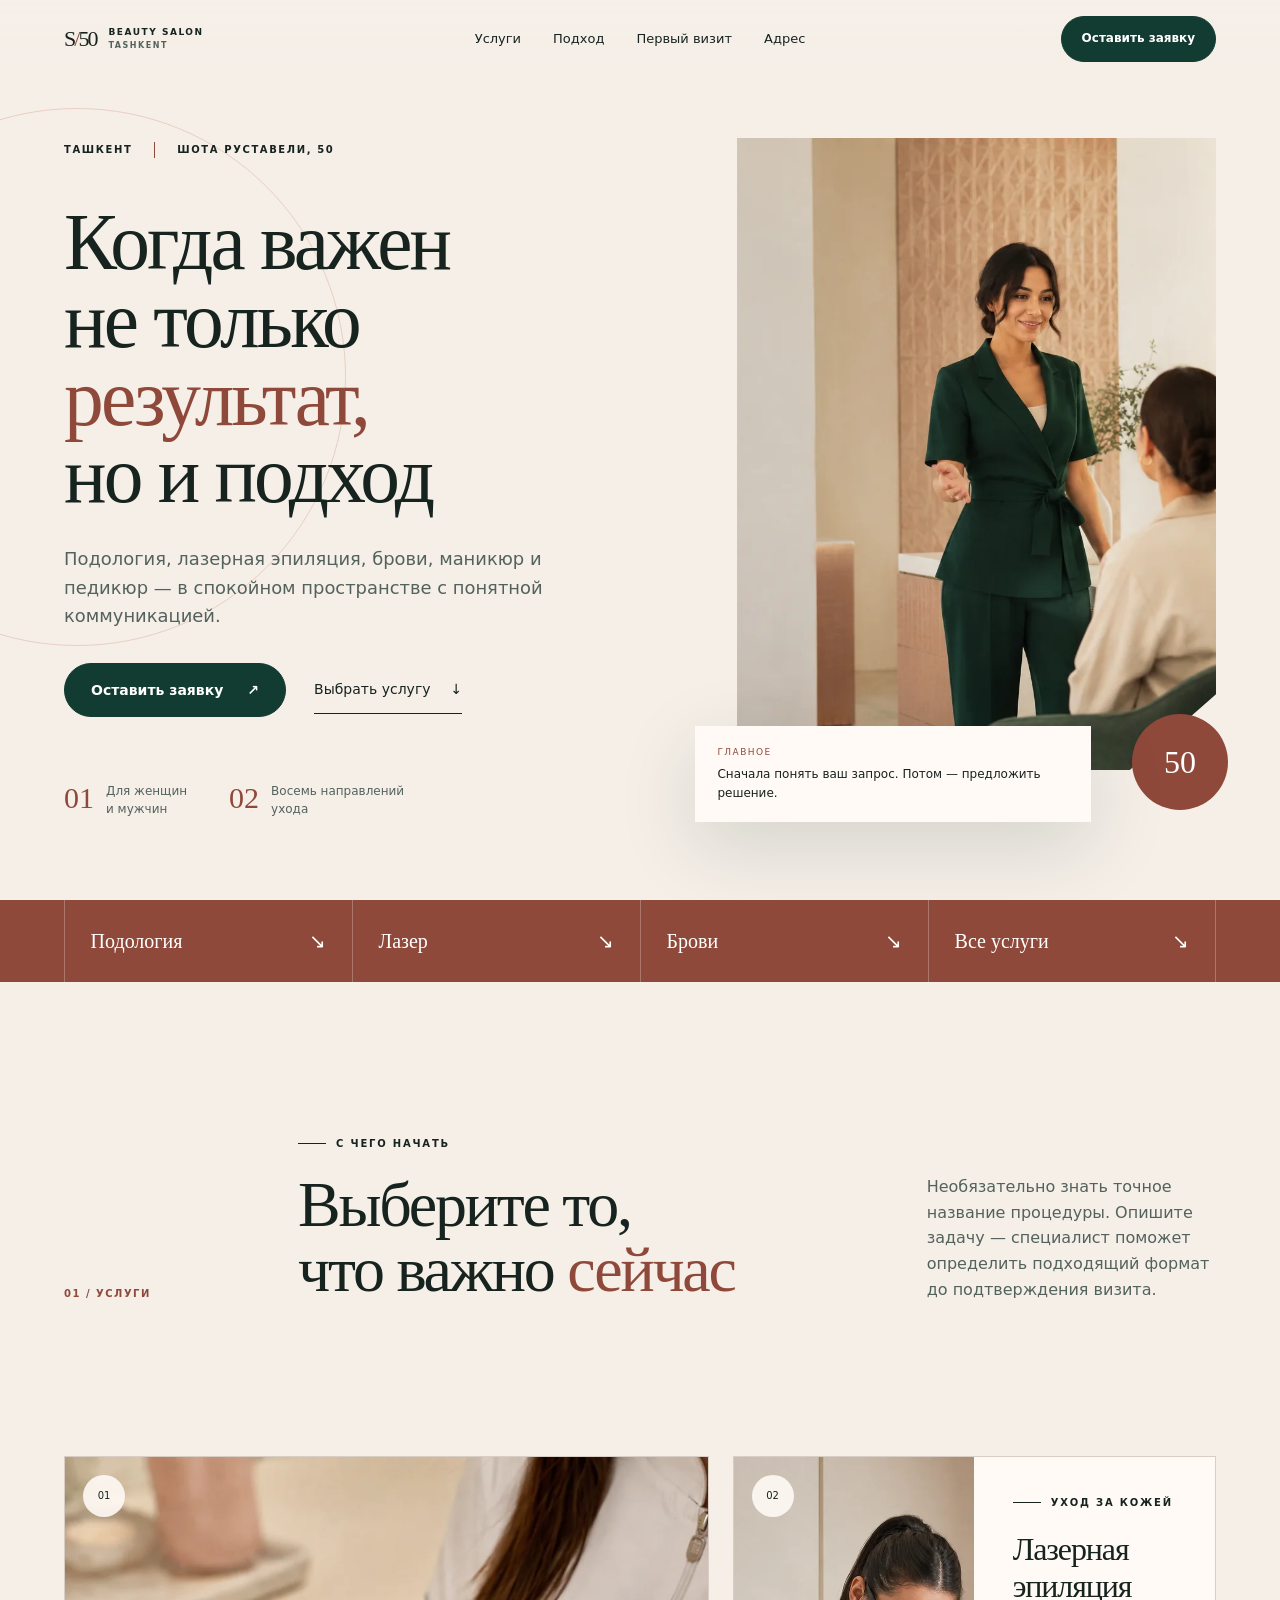
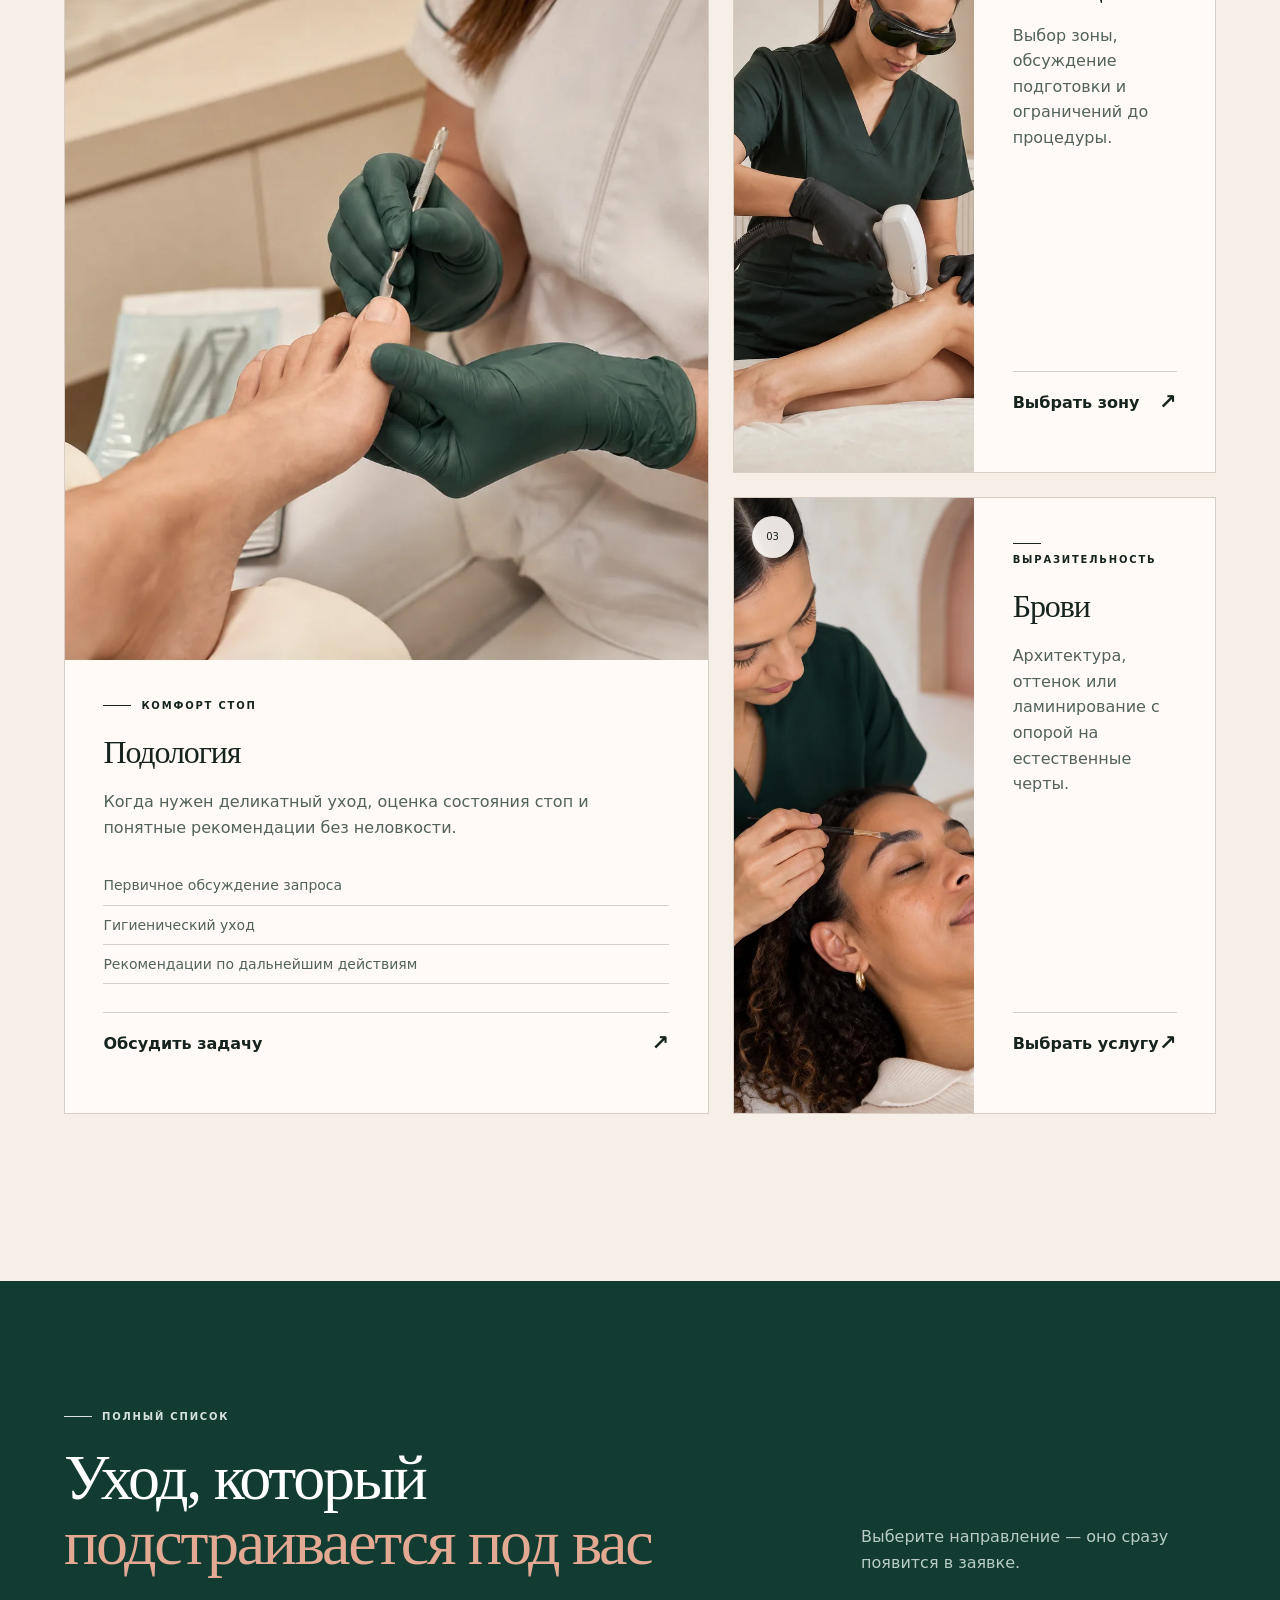
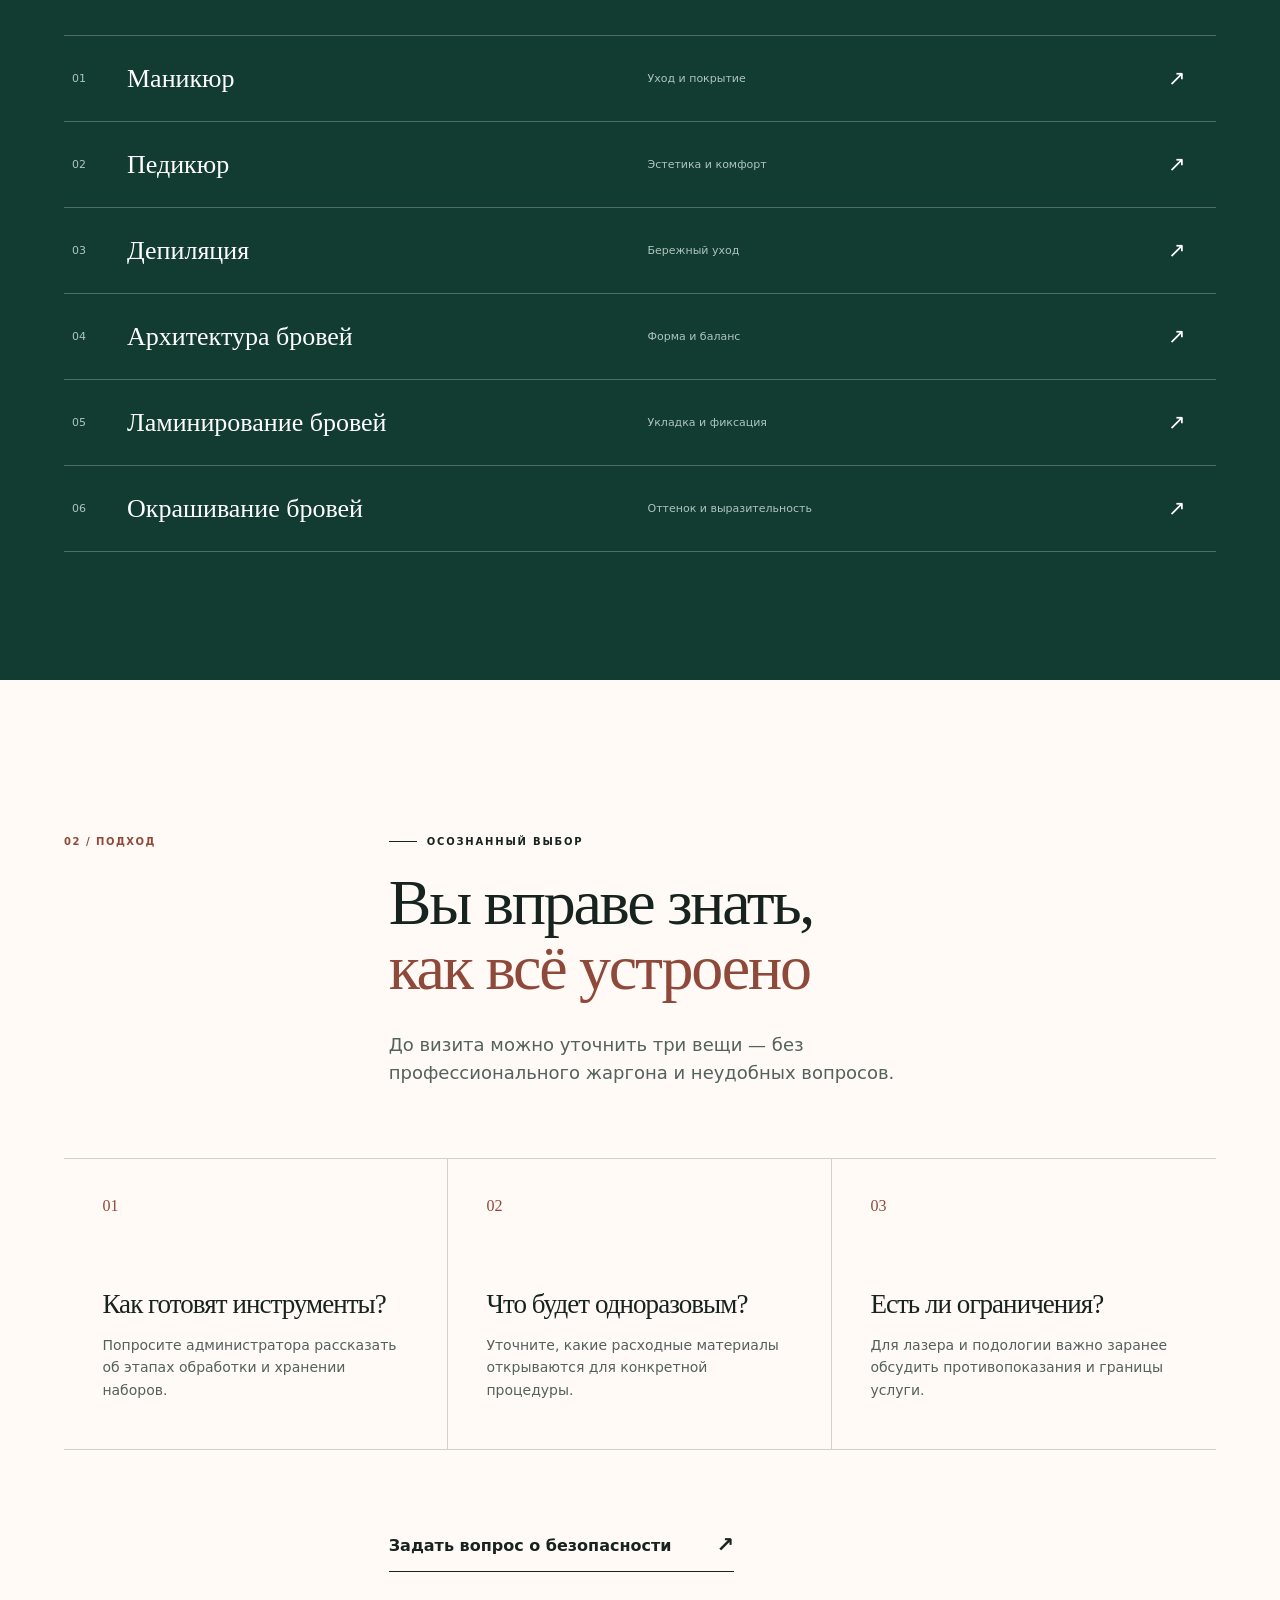
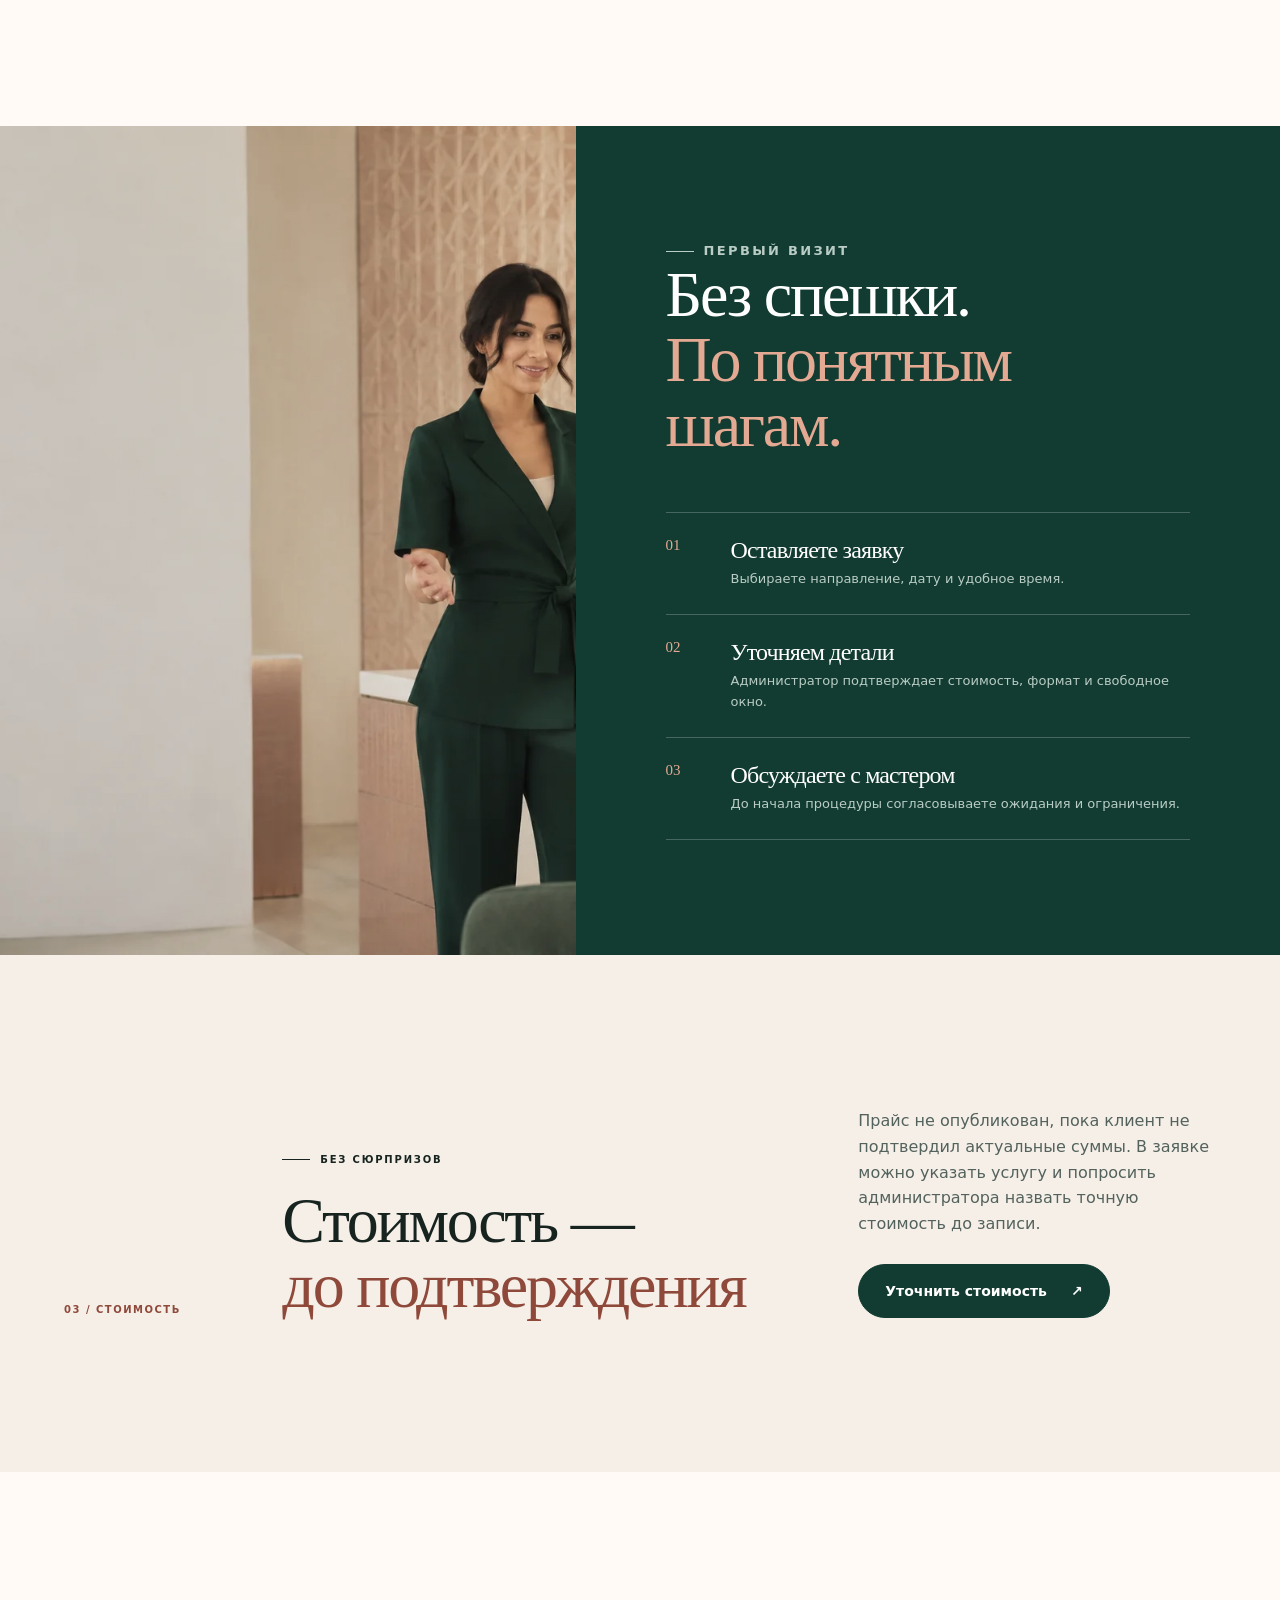
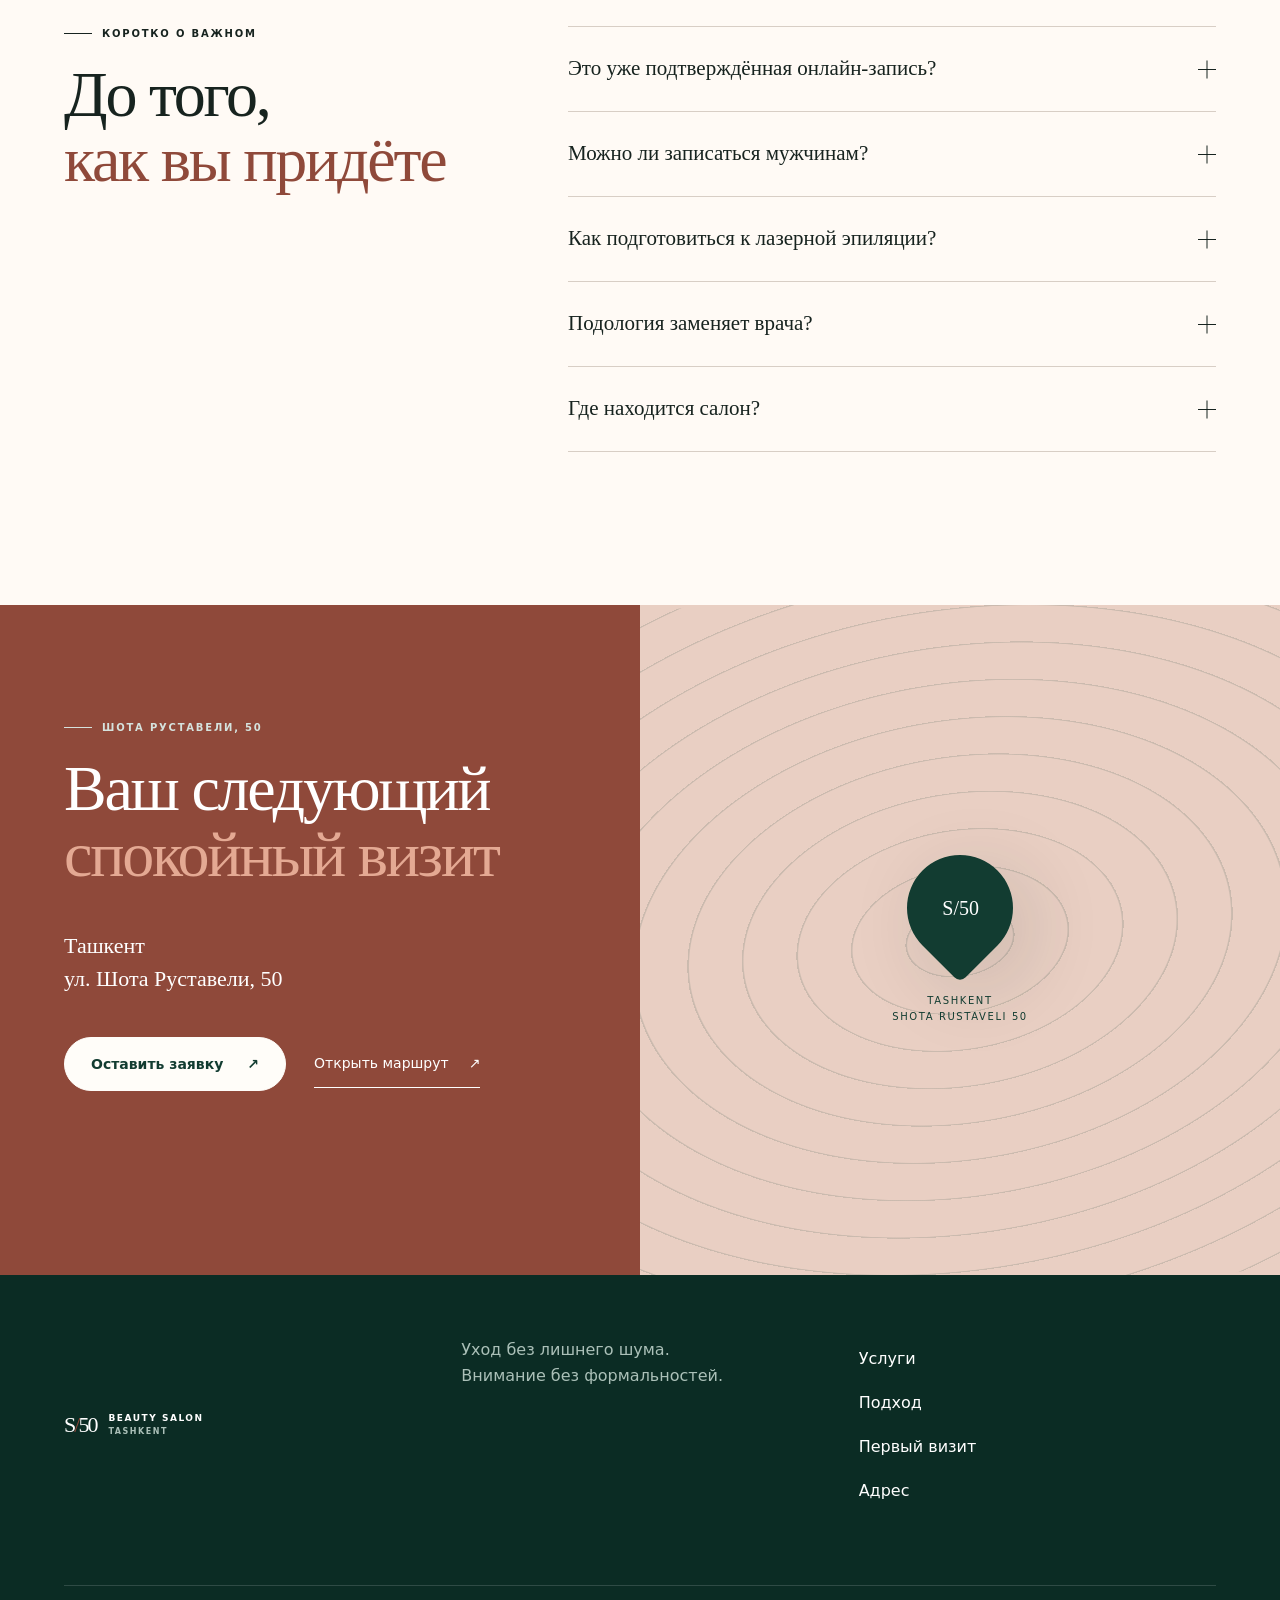
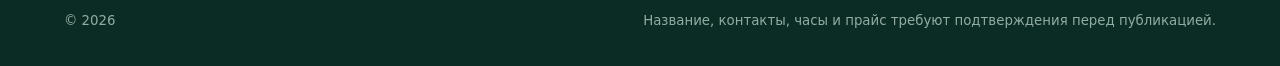
==== index.html @ 2ad14359 "Build premium Tashkent beauty salon landing page" ====
<!doctype html>
<html lang="ru">
<head>
  <meta charset="utf-8">
  <meta name="viewport" content="width=device-width,initial-scale=1,viewport-fit=cover">
  <title>Салон красоты в Ташкенте — подология, лазер и брови</title>
  <meta name="description" content="Подология, лазерная эпиляция, оформление бровей, маникюр и педикюр на ул. Шота Руставели, 50 в Ташкенте.">
  <meta name="theme-color" content="#123c31">
  <meta property="og:title" content="Салон красоты на Шота Руставели, 50">
  <meta property="og:description" content="Профессиональный уход с вниманием к человеку и деталям.">
  <meta property="og:type" content="website">
  <meta property="og:locale" content="ru_RU">
  <link rel="icon" href="assets/mark.svg" type="image/svg+xml">
  <link rel="preload" href="assets/hero.webp" as="image" type="image/webp" fetchpriority="high">
  <link rel="preload" href="assets/manrope-400.ttf" as="font" type="font/ttf" crossorigin>
  <link rel="preload" href="assets/prata-400.ttf" as="font" type="font/ttf" crossorigin>
  <link rel="stylesheet" href="styles.css?v=3">
</head>
<body id="top" data-site-status="prototype">
  <a class="skip-link" data-skip="main" href="#main">К основному содержанию</a>
  <header class="site-header">
    <a class="brand" href="#top" aria-label="Салон красоты, на главную"><span class="brand-mark" aria-hidden="true">S<span>/</span>50</span><span class="brand-copy">beauty salon<small>Tashkent</small></span></a>
    <nav class="desktop-nav" aria-label="Основная навигация"><a href="#services">Услуги</a><a href="#approach">Подход</a><a href="#visit">Первый визит</a><a href="#contacts">Адрес</a></nav>
    <button class="pill-button pill-button--small js-lead" data-service="">Оставить заявку</button>
    <button class="menu-trigger" aria-label="Открыть меню" aria-expanded="false" aria-controls="mobile-menu"><span></span><span></span></button>
  </header>

  <dialog class="nav-dialog" id="mobile-menu" aria-labelledby="mobile-nav-title">
    <div class="nav-dialog__head"><p id="mobile-nav-title">Навигация</p><button class="icon-button nav-close" aria-label="Закрыть меню">×</button></div>
    <nav aria-label="Мобильная навигация"><a href="#services"><span>01</span>Услуги</a><a href="#approach"><span>02</span>Подход</a><a href="#visit"><span>03</span>Первый визит</a><a href="#contacts"><span>04</span>Адрес</a></nav>
    <div class="nav-dialog__bottom"><p>Ташкент<br><strong>ул. Шота Руставели, 50</strong></p><button class="pill-button pill-button--light js-lead">Оставить заявку</button></div>
  </dialog>

  <main id="main">
    <section class="hero" aria-labelledby="hero-title">
      <div class="hero__copy">
        <p class="kicker"><span>Ташкент</span><span>Шота Руставели, 50</span></p>
        <h1 id="hero-title">Когда важен<br>не только <em>результат,</em><br>но и подход</h1>
        <p class="hero__lead">Подология, лазерная эпиляция, брови, маникюр и педикюр — в спокойном пространстве с понятной коммуникацией.</p>
        <div class="hero__actions"><button class="pill-button js-lead">Оставить заявку <span aria-hidden="true">↗</span></button><a class="under-link" href="#services">Выбрать услугу <span aria-hidden="true">↓</span></a></div>
        <div class="hero__meta" aria-label="Ключевая информация"><p><span>01</span>Для женщин<br>и мужчин</p><p><span>02</span>Восемь направлений<br>ухода</p></div>
      </div>
      <div class="hero__visual">
        <div class="hero__frame"><img src="assets/hero.webp" width="1920" height="1280" alt="Специалист беседует с клиенткой в светлом салоне" fetchpriority="high"></div>
        <p class="hero__caption"><span>Главное</span> Сначала понять ваш запрос. Потом — предложить решение.</p>
        <div class="hero__monogram" aria-hidden="true">50</div>
      </div>
    </section>

    <nav class="service-jump" aria-label="Быстрый выбор услуги"><a href="#podology">Подология <span>↘</span></a><a href="#laser">Лазер <span>↘</span></a><a href="#brows">Брови <span>↘</span></a><a href="#all-services">Все услуги <span>↘</span></a></nav>

    <section class="section intro" id="services" aria-labelledby="services-title">
      <div class="section-index">01 / услуги</div>
      <div class="intro__title"><p class="eyebrow">С чего начать</p><h2 id="services-title">Выберите то,<br>что важно <em>сейчас</em></h2></div>
      <p class="intro__text">Необязательно знать точное название процедуры. Опишите задачу — специалист поможет определить подходящий формат до подтверждения визита.</p>
    </section>

    <section class="priority-services" aria-label="Приоритетные услуги">
      <article class="feature-service feature-service--wide" id="podology">
        <div class="feature-service__image"><img src="assets/podology.webp" width="960" height="1200" loading="lazy" decoding="async" alt="Аккуратная профессиональная обработка стопы"><span>01</span></div>
        <div class="feature-service__body"><p class="eyebrow">Комфорт стоп</p><h3>Подология</h3><p>Когда нужен деликатный уход, оценка состояния стоп и понятные рекомендации без неловкости.</p><ul><li>Первичное обсуждение запроса</li><li>Гигиенический уход</li><li>Рекомендации по дальнейшим действиям</li></ul><button class="arrow-button js-lead" data-service="Подология">Обсудить задачу <span>↗</span></button></div>
      </article>
      <article class="feature-service" id="laser">
        <div class="feature-service__image"><img src="assets/laser.webp" width="960" height="1200" loading="lazy" decoding="async" alt="Процедура лазерной эпиляции ноги"><span>02</span></div>
        <div class="feature-service__body"><p class="eyebrow">Уход за кожей</p><h3>Лазерная эпиляция</h3><p>Выбор зоны, обсуждение подготовки и ограничений до процедуры.</p><button class="arrow-button js-lead" data-service="Лазерная эпиляция">Выбрать зону <span>↗</span></button></div>
      </article>
      <article class="feature-service" id="brows">
        <div class="feature-service__image"><img src="assets/brows.webp" width="960" height="1200" loading="lazy" decoding="async" alt="Бровист аккуратно оформляет брови клиентки"><span>03</span></div>
        <div class="feature-service__body"><p class="eyebrow">Выразительность</p><h3>Брови</h3><p>Архитектура, оттенок или ламинирование с опорой на естественные черты.</p><button class="arrow-button js-lead" data-service="Брови">Выбрать услугу <span>↗</span></button></div>
      </article>
    </section>

    <section class="all-services" id="all-services" aria-labelledby="all-services-title">
      <div class="all-services__head"><div><p class="eyebrow eyebrow--light">Полный список</p><h2 id="all-services-title">Уход, который<br><em>подстраивается под вас</em></h2></div><p>Выберите направление — оно сразу появится в заявке.</p></div>
      <div class="service-list" id="service-list">
        <button class="service-row js-lead" data-service="Маникюр"><span>01</span><strong>Маникюр</strong><small>Уход и покрытие</small><b>↗</b></button>
        <button class="service-row js-lead" data-service="Педикюр"><span>02</span><strong>Педикюр</strong><small>Эстетика и комфорт</small><b>↗</b></button>
        <button class="service-row js-lead" data-service="Депиляция"><span>03</span><strong>Депиляция</strong><small>Бережный уход</small><b>↗</b></button>
        <button class="service-row js-lead" data-service="Архитектура бровей"><span>04</span><strong>Архитектура бровей</strong><small>Форма и баланс</small><b>↗</b></button>
        <button class="service-row js-lead" data-service="Ламинирование бровей"><span>05</span><strong>Ламинирование бровей</strong><small>Укладка и фиксация</small><b>↗</b></button>
        <button class="service-row js-lead" data-service="Окрашивание бровей"><span>06</span><strong>Окрашивание бровей</strong><small>Оттенок и выразительность</small><b>↗</b></button>
      </div>
    </section>

    <section class="section approach" id="approach" aria-labelledby="approach-title">
      <div class="section-index">02 / подход</div>
      <div class="approach__statement"><p class="eyebrow">Осознанный выбор</p><h2 id="approach-title">Вы вправе знать,<br><em>как всё устроено</em></h2><p class="approach__lead">До визита можно уточнить три вещи — без профессионального жаргона и неудобных вопросов.</p></div>
      <div class="question-cards"><article><span>01</span><h3>Как готовят инструменты?</h3><p>Попросите администратора рассказать об этапах обработки и хранении наборов.</p></article><article><span>02</span><h3>Что будет одноразовым?</h3><p>Уточните, какие расходные материалы открываются для конкретной процедуры.</p></article><article><span>03</span><h3>Есть ли ограничения?</h3><p>Для лазера и подологии важно заранее обсудить противопоказания и границы услуги.</p></article></div>
      <button class="text-cta js-lead" data-service="Вопрос о безопасности">Задать вопрос о безопасности <span>↗</span></button>
    </section>

    <section class="visit" id="visit" aria-labelledby="visit-title">
      <div class="visit__image"><img src="assets/hero.webp" width="1920" height="1280" loading="lazy" decoding="async" alt="Светлый интерьер салона и спокойная беседа перед процедурой"></div>
      <div class="visit__content"><p class="eyebrow eyebrow--light">Первый визит</p><h2 id="visit-title">Без спешки.<br><em>По понятным шагам.</em></h2><ol><li><span>01</span><div><h3>Оставляете заявку</h3><p>Выбираете направление, дату и удобное время.</p></div></li><li><span>02</span><div><h3>Уточняем детали</h3><p>Администратор подтверждает стоимость, формат и свободное окно.</p></div></li><li><span>03</span><div><h3>Обсуждаете с мастером</h3><p>До начала процедуры согласовываете ожидания и ограничения.</p></div></li></ol></div>
    </section>

    <section class="section price-note" aria-labelledby="price-title">
      <div class="section-index">03 / стоимость</div>
      <div><p class="eyebrow">Без сюрпризов</p><h2 id="price-title">Стоимость —<br><em>до подтверждения</em></h2></div>
      <div class="price-note__copy"><p>Прайс не опубликован, пока клиент не подтвердил актуальные суммы. В заявке можно указать услугу и попросить администратора назвать точную стоимость до записи.</p><button class="pill-button js-lead" data-service="Уточнить стоимость">Уточнить стоимость <span>↗</span></button></div>
    </section>

    <section class="section faq" aria-labelledby="faq-title">
      <div class="faq__title"><p class="eyebrow">Коротко о важном</p><h2 id="faq-title">До того,<br><em>как вы придёте</em></h2></div>
      <div class="accordion">
        <details><summary>Это уже подтверждённая онлайн-запись?<span></span></summary><p>Пока нет. Форма готовит предварительную заявку. Время становится подтверждённым только после ответа администратора.</p></details>
        <details><summary>Можно ли записаться мужчинам?<span></span></summary><p>Да, направления салона представлены для женщин и мужчин. Состав процедуры уточняется индивидуально.</p></details>
        <details><summary>Как подготовиться к лазерной эпиляции?<span></span></summary><p>Рекомендации зависят от аппарата и зоны. Запросите подтверждённую памятку у администратора до визита.</p></details>
        <details><summary>Подология заменяет врача?<span></span></summary><p>Нет. Салонный уход не является медицинской диагностикой или лечением. При соответствующих признаках нужен профильный врач.</p></details>
        <details><summary>Где находится салон?<span></span></summary><p>Ташкент, ул. Шота Руставели, 50. Точную точку входа, парковку и часы работы нужно подтвердить у клиента перед публикацией.</p></details>
      </div>
    </section>

    <section class="contact" id="contacts" aria-labelledby="contact-title">
      <div class="contact__copy"><p class="eyebrow eyebrow--light">Шота Руставели, 50</p><h2 id="contact-title">Ваш следующий<br><em>спокойный визит</em></h2><p class="contact__address">Ташкент<br>ул. Шота Руставели, 50</p><div class="contact__actions"><button class="pill-button pill-button--light js-lead">Оставить заявку <span>↗</span></button><a class="under-link under-link--light" href="https://www.google.com/maps/search/?api=1&query=%D0%A2%D0%B0%D1%88%D0%BA%D0%B5%D0%BD%D1%82%2C%20%D1%83%D0%BB.%20%D0%A8%D0%BE%D1%82%D0%B0%20%D0%A0%D1%83%D1%81%D1%82%D0%B0%D0%B2%D0%B5%D0%BB%D0%B8%2C%2050" target="_blank" rel="noopener">Открыть маршрут <span>↗</span></a></div></div>
      <div class="contact__art" aria-hidden="true"><div class="topography"></div><div class="map-pin"><span>S/50</span></div><p>TASHKENT<br>SHOTA RUSTAVELI 50</p></div>
    </section>
  </main>

  <footer class="footer">
    <a class="brand brand--footer" href="#top"><span class="brand-mark">S<span>/</span>50</span><span class="brand-copy">beauty salon<small>Tashkent</small></span></a>
    <p>Уход без лишнего шума.<br>Внимание без формальностей.</p>
    <nav aria-label="Навигация в подвале"><a href="#services">Услуги</a><a href="#approach">Подход</a><a href="#visit">Первый визит</a><a href="#contacts">Адрес</a></nav>
    <div class="footer__bottom"><small>© 2026</small><small>Название, контакты, часы и прайс требуют подтверждения перед публикацией.</small></div>
  </footer>

  <div class="mobile-action"><button class="pill-button js-lead">Оставить заявку <span>↗</span></button></div>

  <dialog class="lead-dialog" id="lead-dialog" aria-labelledby="lead-title">
    <form class="lead-form" id="lead-form" novalidate>
      <div class="lead-form__head"><div><p class="eyebrow">Предварительная заявка</p><p class="step-label" id="step-label">Шаг 1 из 3</p></div><button type="button" class="icon-button lead-close" aria-label="Закрыть форму">×</button></div>
      <div class="progress" aria-hidden="true"><span class="active"></span><span></span><span></span></div>
      <h2 id="lead-title">Что вас интересует?</h2>
      <div class="form-step active" data-step="1">
        <label for="service">Услуга <span aria-hidden="true">*</span></label>
        <select id="service" name="service" required aria-describedby="service-error"><option value="">Выберите направление</option><option>Подология</option><option>Лазерная эпиляция</option><option>Брови</option><option>Маникюр</option><option>Педикюр</option><option>Депиляция</option><option>Архитектура бровей</option><option>Ламинирование бровей</option><option>Окрашивание бровей</option><option>Вопрос о безопасности</option><option>Уточнить стоимость</option></select>
        <p class="field-error" id="service-error" role="alert" aria-live="assertive"></p><button type="button" class="pill-button next-step">Продолжить <span>→</span></button>
      </div>
      <div class="form-step" data-step="2" hidden>
        <label for="visit-date">Предпочтительная дата <span aria-hidden="true">*</span></label><input id="visit-date" name="date" type="date" required aria-describedby="date-hint date-error"><p class="field-hint" id="date-hint">Это пожелание, а не подтверждённое время.</p><p class="field-error" id="date-error" role="alert" aria-live="assertive"></p>
        <fieldset><legend>Удобное время <span aria-hidden="true">*</span></legend><div class="choice-grid"><label><input type="radio" name="time" value="Утро, 09:00–12:00" required><span>Утро<small>09–12</small></span></label><label><input type="radio" name="time" value="День, 12:00–17:00"><span>День<small>12–17</small></span></label><label><input type="radio" name="time" value="Вечер, 17:00–21:00"><span>Вечер<small>17–21</small></span></label></div><p class="field-error" id="time-error" role="alert" aria-live="assertive"></p></fieldset>
        <div class="form-actions"><button type="button" class="back-step text-button">Назад</button><button type="button" class="pill-button next-step">Продолжить <span>→</span></button></div>
      </div>
      <div class="form-step" data-step="3" hidden>
        <label for="name">Ваше имя <span aria-hidden="true">*</span></label><input id="name" name="name" autocomplete="name" required aria-describedby="name-error" placeholder="Как к вам обращаться"><p class="field-error" id="name-error" role="alert" aria-live="assertive"></p>
        <label for="phone">Номер телефона <span aria-hidden="true">*</span></label><input id="phone" name="phone" type="tel" inputmode="tel" autocomplete="tel" required aria-describedby="phone-hint phone-error" placeholder="+998 90 000 00 00"><p class="field-hint" id="phone-hint">Нужен только для связи по этой заявке.</p><p class="field-error" id="phone-error" role="alert" aria-live="assertive"></p>
        <label class="consent"><input type="checkbox" id="consent" required aria-describedby="consent-error"><span>Согласен(на) на обработку данных для связи по заявке. <b>*</b></span></label><p class="field-error" id="consent-error" role="alert" aria-live="assertive"></p>
        <div class="form-actions"><button type="button" class="back-step text-button">Назад</button><button type="submit" class="pill-button">Подготовить заявку <span>✓</span></button></div>
      </div>
      <div class="form-success" aria-live="polite" hidden>
        <div class="success-mark" aria-hidden="true">✓</div><p class="eyebrow">Готово</p><h2 id="success-title" tabindex="-1">Заявка подготовлена</h2><p>Она ещё не отправлена: контакт салона не подключён. Скопируйте текст или откройте системное меню «Поделиться».</p><textarea id="lead-summary" readonly aria-label="Текст предварительной заявки"></textarea>
        <div class="success-actions"><button type="button" class="pill-button" id="share-lead">Поделиться <span>↗</span></button><button type="button" class="text-button" id="copy-lead">Скопировать текст</button></div><button type="button" class="close-success under-link">Закрыть форму</button>
      </div>
    </form>
  </dialog>
  <div class="toast" role="status" aria-live="polite" hidden></div>
  <script src="app.js?v=3" defer></script>
</body>
</html>
---- styles.css ----
@font-face{font-family:Manrope;src:url('assets/manrope-400.ttf') format('truetype');font-weight:400;font-display:swap}
@font-face{font-family:Manrope;src:url('assets/manrope-500.ttf') format('truetype');font-weight:500;font-display:swap}
@font-face{font-family:Manrope;src:url('assets/manrope-600.ttf') format('truetype');font-weight:600;font-display:swap}
@font-face{font-family:Prata;src:url('assets/prata-400.ttf') format('truetype');font-weight:400;font-display:swap}

:root{
  --paper:#f5efe8;
  --paper-2:#fffaf5;
  --ink:#17231f;
  --muted:#53625c;
  --forest:#123c31;
  --forest-2:#0b2c24;
  --clay:#8f493a;
  --clay-soft:#e9cfc3;
  --line:#d8cec5;
  --white:#fffdf9;
  --error:#9b2f32;
  --serif:Prata,Georgia,serif;
  --sans:Manrope,system-ui,sans-serif;
  --page:clamp(20px,5vw,76px);
  --shadow:0 24px 80px rgba(24,46,38,.14);
}

*,*::before,*::after{box-sizing:border-box}
html{scroll-behavior:smooth;scroll-padding-top:88px}
body{margin:0;background:var(--paper);color:var(--ink);font:400 16px/1.6 var(--sans);overflow-x:hidden}
body:has(dialog[open]){overflow:hidden}
img{display:block;width:100%;height:auto}
button,input,select,textarea{font:inherit}
button,a{-webkit-tap-highlight-color:transparent}
button{color:inherit}
a{color:inherit;text-decoration:none}
h1,h2,h3,p{margin-top:0}
h1,h2,h3{font-family:var(--serif);font-weight:400;letter-spacing:-.035em}
h1{font-size:clamp(48px,6.2vw,94px);line-height:.98;margin-bottom:30px}
h2{font-size:clamp(40px,5vw,72px);line-height:1.02;margin:0}
h3{font-size:clamp(27px,2.5vw,40px);line-height:1.15}
em{color:var(--clay);font-style:normal}
:focus-visible{outline:3px solid #a93f52;outline-offset:4px}

.skip-link{position:fixed;z-index:200;left:20px;top:10px;background:var(--forest);color:white;border-radius:999px;padding:12px 18px;transform:translateY(-160%)}
.skip-link:focus{transform:none}
.site-header{position:fixed;z-index:50;inset:0 0 auto;display:grid;grid-template-columns:1fr auto 1fr;align-items:center;height:78px;padding:0 var(--page);transition:height .2s,background .2s,border-color .2s;background:linear-gradient(to bottom,rgba(245,239,232,.96),rgba(245,239,232,.68),transparent)}
.site-header.is-scrolled{height:68px;background:rgba(255,250,245,.92);backdrop-filter:blur(18px);border-bottom:1px solid rgba(18,60,49,.12)}
.brand{display:flex;align-items:center;gap:12px;width:max-content;min-height:48px}
.brand-mark{font:400 22px/1 var(--serif);letter-spacing:-2px}
.brand-mark span{color:var(--clay)}
.brand-copy{font-size:9px;text-transform:uppercase;line-height:1.2;letter-spacing:.17em;font-weight:600}
.brand-copy small{display:block;margin-top:3px;font-size:8px;color:var(--muted)}
.desktop-nav{display:flex;gap:clamp(18px,2.5vw,38px);font-size:13px}
.desktop-nav a{min-height:48px;display:flex;align-items:center;position:relative}
.desktop-nav a::after{content:'';position:absolute;bottom:8px;left:0;right:100%;height:1px;background:var(--clay);transition:right .2s}
.desktop-nav a:hover::after{right:0}
.site-header>.pill-button{justify-self:end}
.menu-trigger{display:none;width:48px;height:48px;padding:13px;border:0;background:none;cursor:pointer}
.menu-trigger span{display:block;height:1px;background:var(--ink);margin:7px 0}

.pill-button{min-height:54px;padding:0 26px;border:1px solid var(--forest);border-radius:999px;background:var(--forest);color:white;display:inline-flex;align-items:center;justify-content:center;gap:24px;font-weight:600;font-size:14px;cursor:pointer;transition:transform .18s,background .18s,box-shadow .18s}
.pill-button:hover{transform:translateY(-2px);background:var(--forest-2);box-shadow:0 14px 34px rgba(18,60,49,.2)}
.pill-button:active{transform:none}
.pill-button--small{min-height:46px;padding:0 20px;font-size:12px}
.pill-button--light{background:var(--white);color:var(--forest);border-color:var(--white)}
.pill-button--light:hover{background:var(--clay-soft);border-color:var(--clay-soft)}
.under-link{min-height:48px;display:inline-flex;align-items:center;gap:20px;border-bottom:1px solid currentColor;font-weight:500;font-size:14px}
.under-link--light{color:white}
.arrow-button{width:100%;min-height:50px;padding:14px 0;border:0;border-top:1px solid var(--line);background:transparent;display:flex;align-items:center;justify-content:space-between;text-align:left;font-weight:600;cursor:pointer}
.arrow-button span,.text-cta span{font-size:21px;transition:transform .2s}
.arrow-button:hover span,.text-cta:hover span{transform:translate(3px,-3px)}
.text-button{min-height:48px;padding:0 12px;border:0;background:transparent;text-decoration:underline;text-underline-offset:5px;font-weight:600;cursor:pointer}
.icon-button{width:48px;height:48px;border:1px solid var(--line);border-radius:50%;background:transparent;font-size:28px;line-height:1;cursor:pointer}
.eyebrow{margin:0 0 20px;text-transform:uppercase;letter-spacing:.18em;font-weight:600;font-size:10px}
.eyebrow::before{content:'';display:inline-block;width:28px;height:1px;margin:0 10px 3px 0;background:currentColor}
.eyebrow--light{color:#d5e2dd}
.section{padding:clamp(95px,12vw,170px) var(--page)}
.section-index{text-transform:uppercase;letter-spacing:.15em;color:var(--clay);font-size:10px;font-weight:600}

.hero{min-height:100svh;padding:118px var(--page) 58px;display:grid;grid-template-columns:1.02fr .98fr;gap:clamp(42px,7vw,110px);align-items:center;overflow:hidden;position:relative}
.hero::before{content:'';position:absolute;left:-15vw;top:12vh;width:42vw;height:42vw;border-radius:50%;border:1px solid var(--clay-soft);pointer-events:none}
.hero__copy{position:relative;z-index:2}
.kicker{display:flex;gap:22px;margin-bottom:46px;text-transform:uppercase;letter-spacing:.16em;font-size:10px;font-weight:600}
.kicker span+span{padding-left:22px;border-left:1px solid var(--clay)}
.hero__lead{max-width:600px;color:var(--muted);font-size:clamp(16px,1.4vw,20px);margin-bottom:32px}
.hero__actions{display:flex;gap:28px;align-items:center;flex-wrap:wrap}
.hero__meta{display:flex;gap:42px;margin-top:66px}
.hero__meta p{display:flex;gap:12px;align-items:flex-start;margin:0;color:var(--muted);font-size:12px;line-height:1.45}
.hero__meta span{font:400 30px/1 var(--serif);color:var(--clay)}
.hero__visual{min-height:640px;height:min(76vh,780px);position:relative}
.hero__frame{height:calc(100% - 52px);margin-left:8%;clip-path:polygon(0 0,100% 0,100% 88%,82% 100%,0 100%);box-shadow:var(--shadow)}
.hero__frame img{height:100%;object-fit:cover;object-position:62% center}
.hero__caption{position:absolute;z-index:2;left:0;bottom:0;width:min(420px,76%);margin:0;padding:19px 22px;background:var(--paper-2);font-size:12px;box-shadow:var(--shadow)}
.hero__caption span{display:block;color:var(--clay);text-transform:uppercase;letter-spacing:.16em;font-size:9px;margin-bottom:5px}
.hero__monogram{position:absolute;right:-12px;bottom:12px;width:96px;height:96px;border-radius:50%;background:var(--clay);color:white;display:grid;place-items:center;font:32px var(--serif)}
.service-jump{display:grid;grid-template-columns:repeat(4,1fr);background:var(--clay);color:white;padding:0 var(--page)}
.service-jump a{min-height:82px;padding:0 clamp(16px,2vw,30px);display:flex;align-items:center;justify-content:space-between;border-left:1px solid rgba(255,255,255,.25);font:20px var(--serif)}
.service-jump a:last-child{border-right:1px solid rgba(255,255,255,.25)}
.service-jump a:hover{background:rgba(255,255,255,.08)}

.intro{display:grid;grid-template-columns:.35fr 1.1fr .55fr;gap:50px;align-items:end}
.intro__text{margin:0;color:var(--muted);max-width:430px}
.priority-services{padding:0 var(--page) clamp(110px,13vw,180px);display:grid;grid-template-columns:1.2fr .9fr;gap:24px}
.feature-service{background:var(--paper-2);border:1px solid var(--line);display:grid;grid-template-columns:1fr 1fr;min-height:470px}
.feature-service--wide{grid-row:span 2;grid-template-columns:1fr;min-height:964px}
.feature-service__image{min-height:330px;position:relative;overflow:hidden}
.feature-service--wide .feature-service__image{min-height:580px}
.feature-service__image img{height:100%;object-fit:cover;transition:transform .7s cubic-bezier(.2,.7,.2,1)}
.feature-service:hover .feature-service__image img{transform:scale(1.025)}
.feature-service__image>span{position:absolute;left:18px;top:18px;width:42px;height:42px;border-radius:50%;background:rgba(255,250,245,.9);display:grid;place-items:center;font-size:10px}
.feature-service__body{padding:clamp(24px,3vw,42px);display:flex;flex-direction:column}
.feature-service__body h3{margin:0 0 18px}
.feature-service__body>p:not(.eyebrow){color:var(--muted)}
.feature-service__body ul{margin:10px 0 28px;padding:0;list-style:none;color:var(--muted);font-size:14px}
.feature-service__body li{padding:8px 0;border-bottom:1px solid var(--line)}
.feature-service__body .arrow-button{margin-top:auto}

.all-services{padding:clamp(90px,10vw,140px) var(--page);background:var(--forest);color:white}
.all-services__head{display:grid;grid-template-columns:1.35fr .65fr;gap:60px;align-items:end;margin-bottom:60px}
.all-services__head h2 em,.visit h2 em,.contact h2 em{color:#e4a993}
.all-services__head>p{max-width:320px;color:#b9ccc5;margin:0}
.service-list{border-top:1px solid rgba(255,255,255,.25)}
.service-row{width:100%;min-height:86px;padding:0 8px;border:0;border-bottom:1px solid rgba(255,255,255,.25);background:transparent;color:white;display:grid;grid-template-columns:55px 1fr 1fr 40px;align-items:center;text-align:left;cursor:pointer;transition:padding .2s,background .2s}
.service-row:hover{padding-left:18px;background:rgba(255,255,255,.05)}
.service-row>span,.service-row small{color:#afc5bd;font-size:11px}
.service-row strong{font:26px var(--serif)}
.service-row b{font-size:21px;font-weight:400}

.approach{display:grid;grid-template-columns:.32fr 1fr;column-gap:60px;row-gap:70px;background:var(--paper-2)}
.approach__statement{max-width:920px}
.approach__lead{max-width:560px;margin:30px 0 0;color:var(--muted);font-size:18px}
.question-cards{grid-column:1/-1;display:grid;grid-template-columns:repeat(3,1fr);border-top:1px solid var(--line);border-bottom:1px solid var(--line)}
.question-cards article{min-height:290px;padding:34px clamp(20px,3vw,44px);border-right:1px solid var(--line)}
.question-cards article:last-child{border:0}
.question-cards article>span{color:var(--clay);font:16px var(--serif)}
.question-cards h3{font-size:27px;margin:70px 0 14px}
.question-cards p{margin:0;color:var(--muted);font-size:14px}
.text-cta{grid-column:2;width:max-content;min-height:52px;padding:0;border:0;border-bottom:1px solid var(--ink);background:transparent;display:flex;align-items:center;gap:45px;font-weight:600;cursor:pointer}

.visit{display:grid;grid-template-columns:.9fr 1.1fr;min-height:760px;background:var(--forest);color:white}
.visit__image{overflow:hidden;min-height:550px}
.visit__image img{height:100%;object-fit:cover;object-position:35% center;filter:saturate(.78) contrast(.96)}
.visit__content{padding:clamp(80px,9vw,140px) clamp(30px,7vw,100px)}
.visit__content ol{list-style:none;margin:55px 0 0;padding:0;border-top:1px solid rgba(255,255,255,.22)}
.visit__content li{display:grid;grid-template-columns:50px 1fr;gap:15px;padding:24px 0;border-bottom:1px solid rgba(255,255,255,.22)}
.visit__content li>span{color:#e4a993;font:15px var(--serif)}
.visit__content h3{font:24px var(--serif);margin:0 0 5px}
.visit__content p{margin:0;color:#b9ccc5;font-size:13px}

.price-note{display:grid;grid-template-columns:.32fr 1fr .68fr;gap:50px;align-items:end}
.price-note__copy{max-width:440px}
.price-note__copy p{color:var(--muted);margin-bottom:28px}
.faq{display:grid;grid-template-columns:.75fr 1.25fr;gap:clamp(60px,9vw,140px);background:var(--paper-2)}
.accordion{border-top:1px solid var(--line)}
details{border-bottom:1px solid var(--line)}
summary{list-style:none;min-height:84px;display:flex;align-items:center;justify-content:space-between;gap:20px;font:21px var(--serif);cursor:pointer}
summary::-webkit-details-marker{display:none}
summary span{flex:0 0 18px;width:18px;height:18px;position:relative}
summary span::before,summary span::after{content:'';position:absolute;left:0;right:0;top:50%;height:1px;background:var(--ink);transition:transform .2s}
summary span::after{transform:rotate(90deg)}
details[open] summary span::after{transform:none}
details p{max-width:650px;color:var(--muted);padding:0 50px 26px 0}

.contact{display:grid;grid-template-columns:1fr 1fr;min-height:670px;background:var(--clay);color:white;overflow:hidden}
.contact__copy{padding:clamp(80px,9vw,140px) var(--page)}
.contact__address{font:22px/1.5 var(--serif);margin:42px 0}
.contact__actions{display:flex;align-items:center;gap:28px;flex-wrap:wrap}
.contact__art{position:relative;display:grid;place-content:center;text-align:center;background:var(--clay-soft);color:var(--forest);overflow:hidden}
.topography{position:absolute;inset:-30%;transform:rotate(-10deg) scale(1.1,.7);background:repeating-radial-gradient(ellipse at center,transparent 0 48px,rgba(18,60,49,.14) 49px 50px)}
.map-pin{position:relative;width:106px;height:106px;margin:auto;border-radius:50% 50% 50% 8px;background:var(--forest);color:white;display:grid;place-items:center;transform:rotate(-45deg);box-shadow:var(--shadow)}
.map-pin span{transform:rotate(45deg);font:20px var(--serif)}
.contact__art p{position:relative;margin:32px 0 0;text-transform:uppercase;letter-spacing:.16em;font-size:10px}

.footer{padding:62px var(--page) 34px;background:var(--forest-2);color:white;display:grid;grid-template-columns:1fr 1fr 1fr;gap:40px}
.brand--footer{color:white}
.brand--footer .brand-copy small{color:#abc0b8}
.footer>p{color:#abc0b8}
.footer nav{display:grid}
.footer nav a{min-height:44px;display:flex;align-items:center;width:max-content}
.footer__bottom{grid-column:1/-1;margin-top:32px;padding-top:24px;border-top:1px solid rgba(255,255,255,.15);display:flex;justify-content:space-between;gap:30px;color:#93aca3}
.mobile-action{display:none}

dialog{padding:0;border:0}
dialog::backdrop{background:rgba(6,28,22,.72);backdrop-filter:blur(8px)}
.nav-dialog{inset:0;width:100%;height:100%;max-width:none;max-height:none;margin:0;background:var(--forest);color:white;padding:24px}
.nav-dialog__head{display:flex;align-items:center;justify-content:space-between;padding-bottom:22px;border-bottom:1px solid rgba(255,255,255,.2)}
.nav-dialog__head p{margin:0;text-transform:uppercase;letter-spacing:.18em;font-size:10px}
.nav-dialog .icon-button{border-color:rgba(255,255,255,.35);color:white}
.nav-dialog nav{display:grid;margin-top:25px}
.nav-dialog nav a{min-height:75px;border-bottom:1px solid rgba(255,255,255,.2);display:grid;grid-template-columns:40px 1fr;align-items:center;font:34px var(--serif)}
.nav-dialog nav span{font:11px var(--sans);color:#b4c8c0}
.nav-dialog__bottom{position:absolute;left:24px;right:24px;bottom:calc(24px + env(safe-area-inset-bottom));display:flex;align-items:end;justify-content:space-between;gap:20px}
.nav-dialog__bottom p{margin:0;color:#b4c8c0;font-size:13px}

.lead-dialog{width:min(650px,calc(100% - 24px));max-height:calc(100svh - 24px);background:transparent;overflow:auto}
.lead-form{min-height:610px;padding:clamp(28px,5vw,54px);background:var(--paper-2);border-radius:28px;box-shadow:var(--shadow)}
.lead-form__head{display:flex;justify-content:space-between;align-items:start;gap:20px}
.lead-form__head .eyebrow{margin-bottom:6px}
.step-label{margin:0;color:var(--muted);font-size:12px}
.progress{display:flex;gap:7px;margin:32px 0 38px}
.progress span{height:3px;flex:1;background:var(--line)}
.progress span.active{background:var(--clay)}
.lead-form h2{font-size:clamp(38px,5vw,54px);margin-bottom:34px}
.form-step label,.form-step legend{display:block;margin:19px 0 8px;font-weight:600;font-size:13px}
.form-step label>span:first-child,.form-step legend>span{color:var(--error)}
.form-step input:not([type=radio]):not([type=checkbox]),.form-step select{width:100%;height:58px;padding:0 15px;border:1px solid #aaa59f;border-radius:10px;background:white;color:var(--ink)}
.form-step input[aria-invalid=true],.form-step select[aria-invalid=true]{border-color:var(--error);box-shadow:0 0 0 1px var(--error)}
.field-hint,.field-error{font-size:12px;margin:5px 0 0}
.field-hint{color:var(--muted)}
.field-error{min-height:18px;color:var(--error);font-weight:500}
.form-step fieldset{border:0;padding:0;margin:20px 0 0}
.choice-grid{display:grid;grid-template-columns:repeat(3,1fr);gap:9px}
.choice-grid label{margin:0}
.choice-grid input{position:absolute;opacity:0}
.choice-grid label>span{min-height:60px;border:1px solid var(--line);border-radius:10px;display:grid;place-content:center;text-align:center;cursor:pointer;color:var(--ink)}
.choice-grid small{display:block;color:var(--muted);font-size:10px}
.choice-grid input:checked+span{border-color:var(--forest);background:#e4eee9;box-shadow:inset 0 0 0 1px var(--forest)}
.choice-grid input:focus-visible+span{outline:3px solid #a93f52;outline-offset:3px}
.form-step>.pill-button{margin-top:25px}
.form-actions{display:flex;align-items:end;gap:14px;margin-top:16px}
.form-actions .pill-button{margin-left:auto}
.consent{display:flex!important;align-items:flex-start;gap:12px;font-weight:400!important}
.consent input{flex:0 0 auto;width:22px;height:22px;margin:2px 0 0}
.consent span{color:var(--ink)!important}
.consent b{color:var(--error)}
.form-success{text-align:center}
.success-mark{width:72px;height:72px;margin:0 auto 28px;border-radius:50%;background:var(--forest);color:white;display:grid;place-items:center;font-size:30px}
.form-success .eyebrow::before{display:none}
.form-success p:not(.eyebrow){color:var(--muted);max-width:470px;margin:0 auto 22px}
.form-success textarea{width:100%;height:135px;padding:14px;border:1px solid var(--line);border-radius:10px;background:white;resize:none;font-size:13px}
.success-actions{display:flex;justify-content:center;align-items:center;gap:10px;margin-top:12px;flex-wrap:wrap}
.close-success{margin-top:18px;background:transparent;cursor:pointer}
.toast{position:fixed;z-index:200;left:50%;bottom:24px;transform:translateX(-50%);background:var(--forest);color:white;border-radius:999px;padding:14px 22px;box-shadow:var(--shadow);white-space:nowrap}

@media(max-width:1000px){
  .desktop-nav{display:none}
  .site-header{grid-template-columns:1fr auto auto;gap:8px}
  .menu-trigger{display:block}
  .hero{grid-template-columns:1fr;min-height:auto}
  .hero__visual{height:630px}
  .hero__frame{margin-left:14%}
  .intro{grid-template-columns:.3fr 1fr}
  .intro__text{grid-column:2}
  .priority-services{grid-template-columns:1fr 1fr}
  .feature-service--wide{grid-column:1/-1;grid-row:auto;grid-template-columns:1fr 1fr;min-height:620px}
  .feature-service{grid-template-columns:1fr;min-height:auto}
  .approach{grid-template-columns:.25fr 1fr}
  .visit{grid-template-columns:1fr}
  .visit__image{height:520px}
  .price-note{grid-template-columns:.25fr 1fr}.price-note__copy{grid-column:2}
  .faq{grid-template-columns:1fr}
}

@media(max-width:680px){
  body{padding-bottom:76px}
  .site-header{height:68px;padding:0 18px}
  .site-header>.pill-button{display:none}
  .section{padding:88px 20px}
  .hero{padding:104px 20px 60px;gap:28px}
  .hero::before{width:100vw;height:100vw;left:-70vw}
  .kicker{margin-bottom:32px;gap:12px}.kicker span+span{padding-left:12px}
  .hero h1{font-size:clamp(44px,12vw,54px)}
  .hero__lead{font-size:16px}
  .hero__actions{gap:14px}.hero__actions .pill-button{width:100%}
  .hero__meta{margin-top:30px;gap:24px}.hero__meta p{font-size:11px}.hero__meta span{font-size:25px}
  .hero__visual{height:420px;min-height:0}
  .hero__frame{height:390px;margin-left:0;clip-path:polygon(0 0,100% 0,100% 85%,82% 100%,0 100%)}
  .hero__caption{left:12px;width:78%;padding:14px;font-size:11px}
  .hero__monogram{width:72px;height:72px;font-size:24px;right:4px}
  .service-jump{grid-template-columns:1fr 1fr;padding:0 20px}
  .service-jump a{min-height:64px;padding:0 12px;font-size:16px;border-bottom:1px solid rgba(255,255,255,.25)}
  .intro{grid-template-columns:1fr;gap:30px}.intro__text{grid-column:auto}
  .priority-services{padding:0 20px 90px;grid-template-columns:1fr}
  .feature-service--wide{grid-column:auto;grid-template-columns:1fr;min-height:auto}
  .feature-service__image,.feature-service--wide .feature-service__image{min-height:0;aspect-ratio:4/5}
  .feature-service__body{padding:28px 22px}
  .all-services{padding:82px 20px}.all-services__head{grid-template-columns:1fr;gap:24px;margin-bottom:45px}
  .service-row{grid-template-columns:32px 1fr 26px;min-height:74px}.service-row small{display:none}.service-row strong{font-size:20px}
  .approach{grid-template-columns:1fr;gap:32px}.question-cards{grid-template-columns:1fr}.question-cards article{min-height:220px;border-right:0;border-bottom:1px solid var(--line);padding:28px 4px}.question-cards h3{margin-top:36px}.text-cta{grid-column:auto;width:100%;justify-content:space-between;text-align:left}
  .visit__image{height:420px}.visit__content{padding:78px 20px}
  .price-note{grid-template-columns:1fr;gap:30px}.price-note__copy{grid-column:auto}
  .faq{gap:55px}summary{min-height:76px;font-size:18px}details p{padding-right:25px;font-size:14px}
  .contact{grid-template-columns:1fr;min-height:auto}.contact__copy{padding:86px 20px}.contact__art{min-height:430px}.contact__actions .pill-button{width:100%}
  .footer{grid-template-columns:1fr;padding:55px 20px 110px}.footer__bottom{display:grid}
  .mobile-action{position:fixed;z-index:40;left:0;right:0;bottom:0;display:block;padding:10px 16px calc(10px + env(safe-area-inset-bottom));background:rgba(255,250,245,.92);backdrop-filter:blur(16px);border-top:1px solid var(--line)}
  .mobile-action .pill-button{width:100%;min-height:52px}
  .nav-dialog__bottom{display:grid;align-items:stretch}.nav-dialog__bottom .pill-button{width:100%}
  .lead-dialog{width:calc(100% - 14px);max-height:calc(100svh - 14px);margin:7px auto}
  .lead-form{min-height:calc(100svh - 14px);border-radius:22px;padding:26px 19px}
  .choice-grid{grid-template-columns:1fr 1fr 1fr}
  .form-actions{justify-content:space-between}.form-actions .pill-button{margin-left:0}
}

@media(max-width:370px){
  .kicker span:last-child{display:none}
  .hero h1{font-size:43px}
  .hero__meta{display:grid;grid-template-columns:1fr 1fr;gap:12px}
  .choice-grid label>span{font-size:12px}
  .form-actions{gap:4px}.form-actions .pill-button{padding-inline:18px}
}

@media(prefers-reduced-motion:reduce){
  *,*::before,*::after{scroll-behavior:auto!important;transition:none!important;animation:none!important}
}
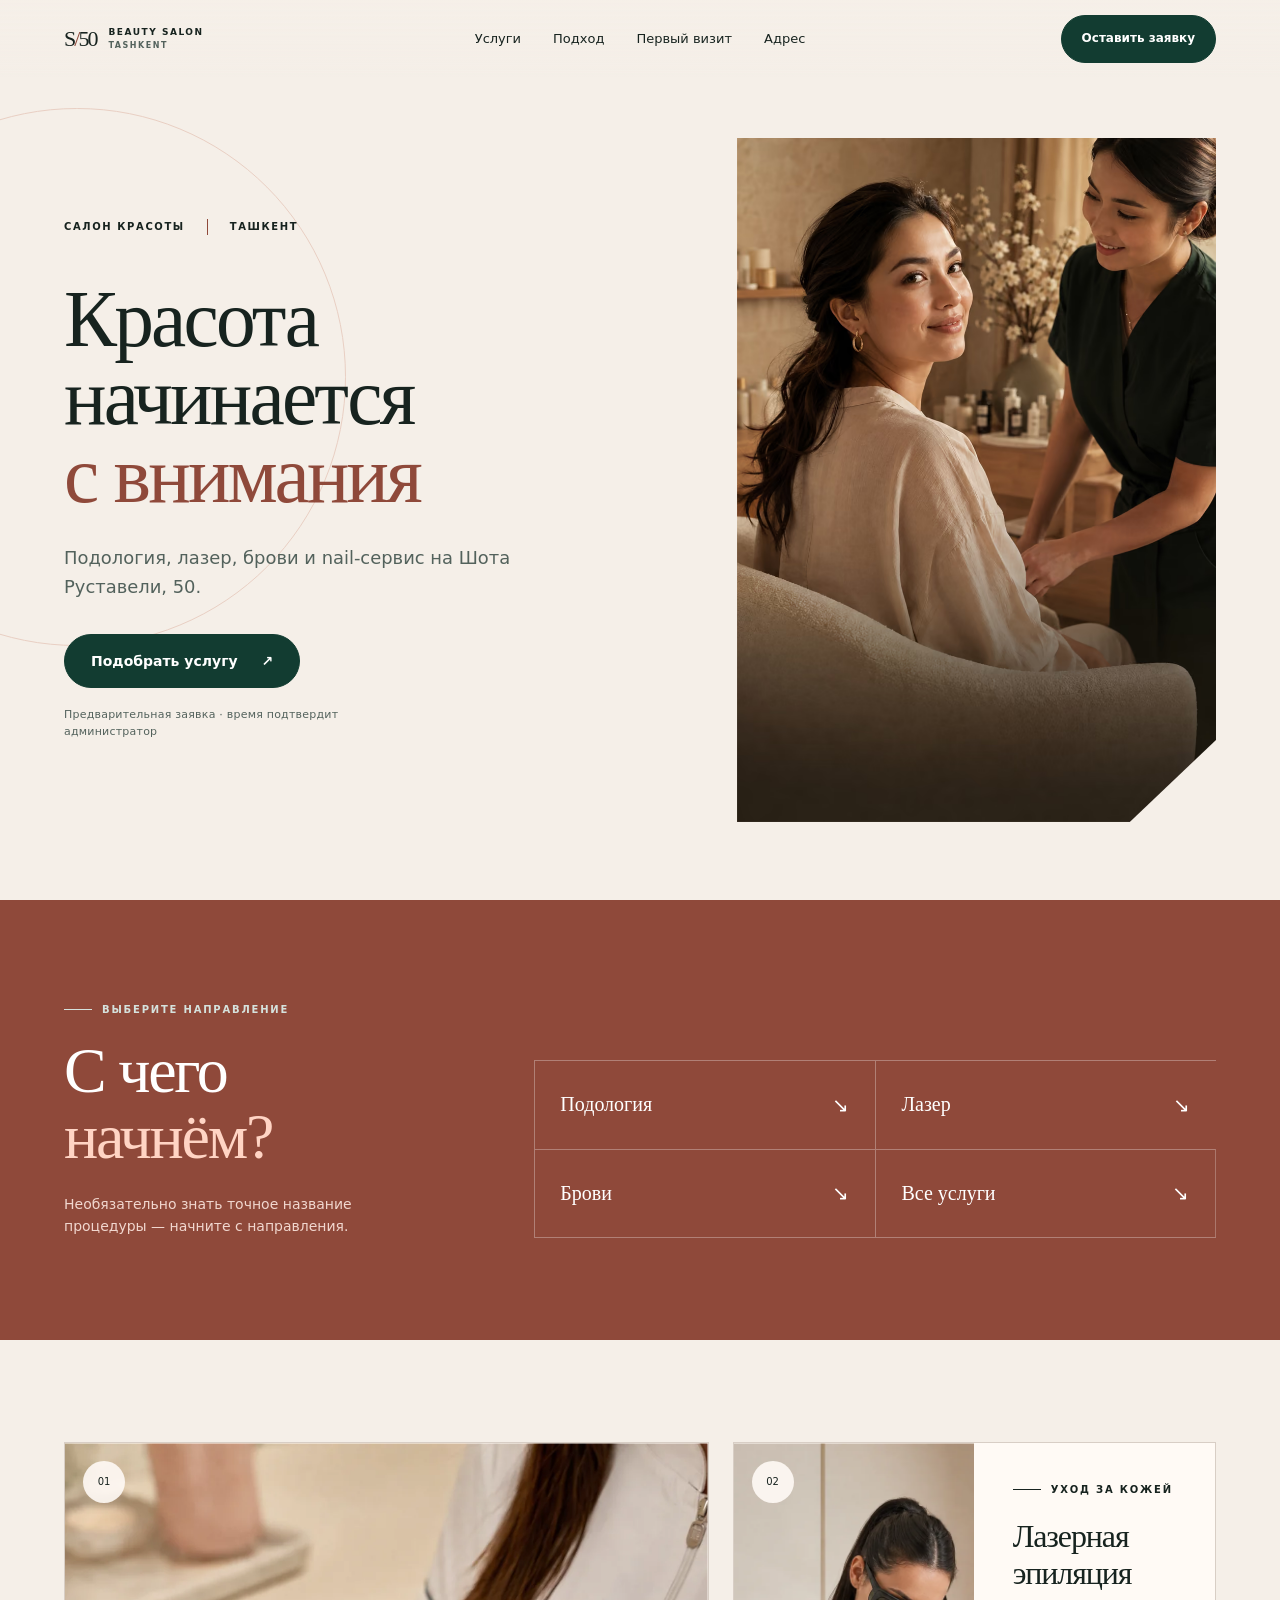
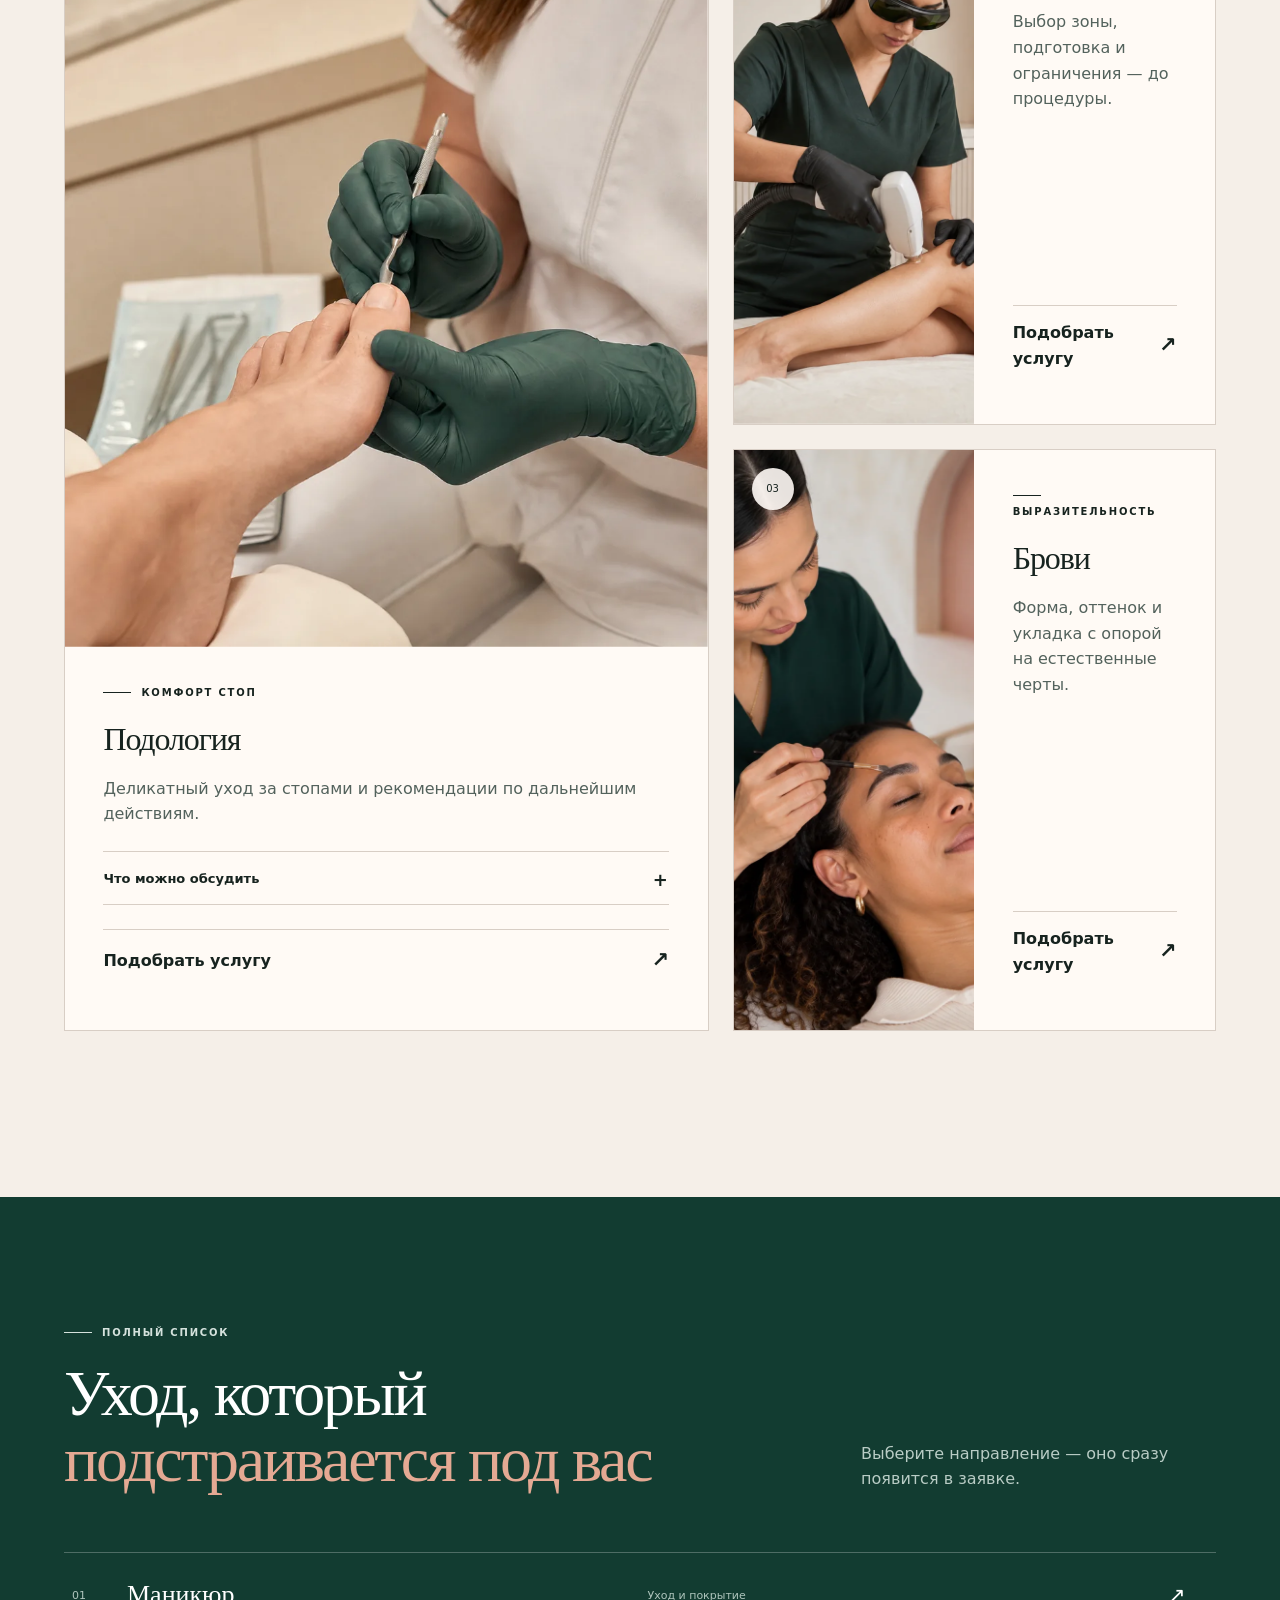
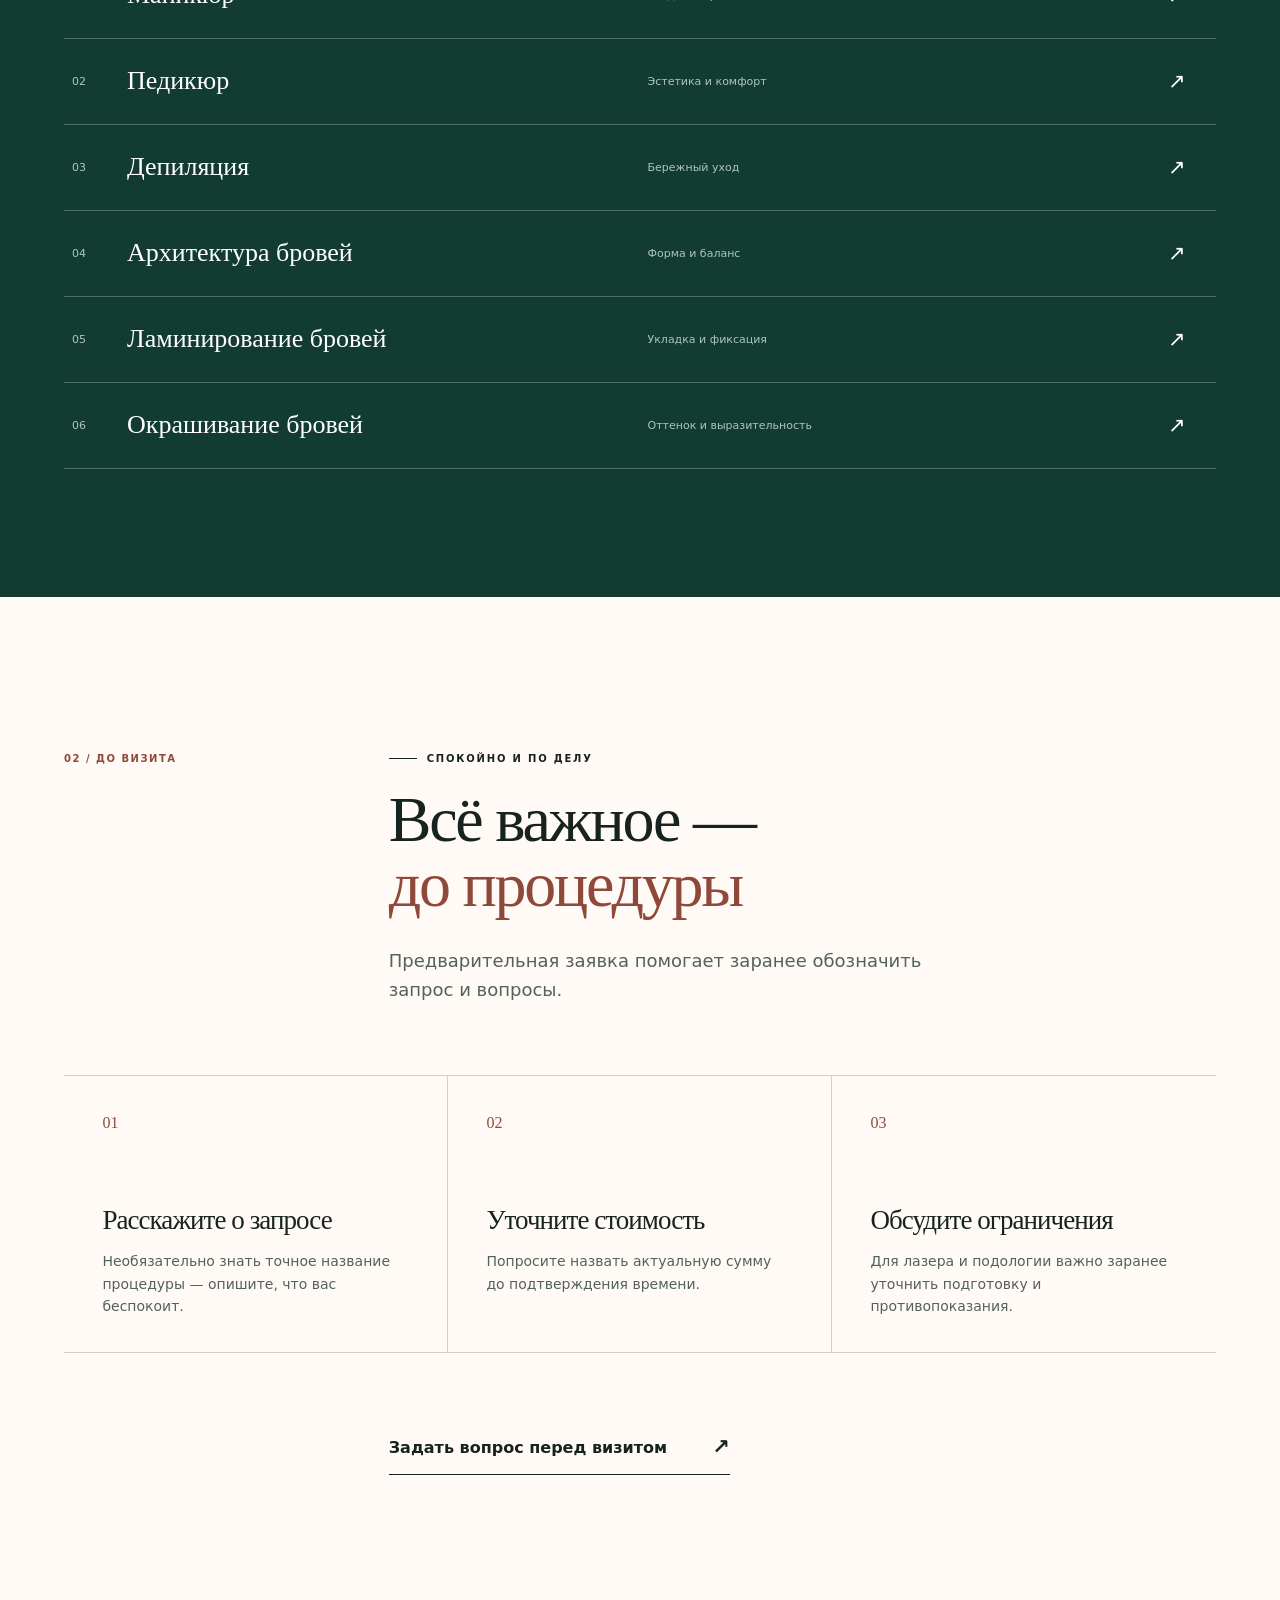
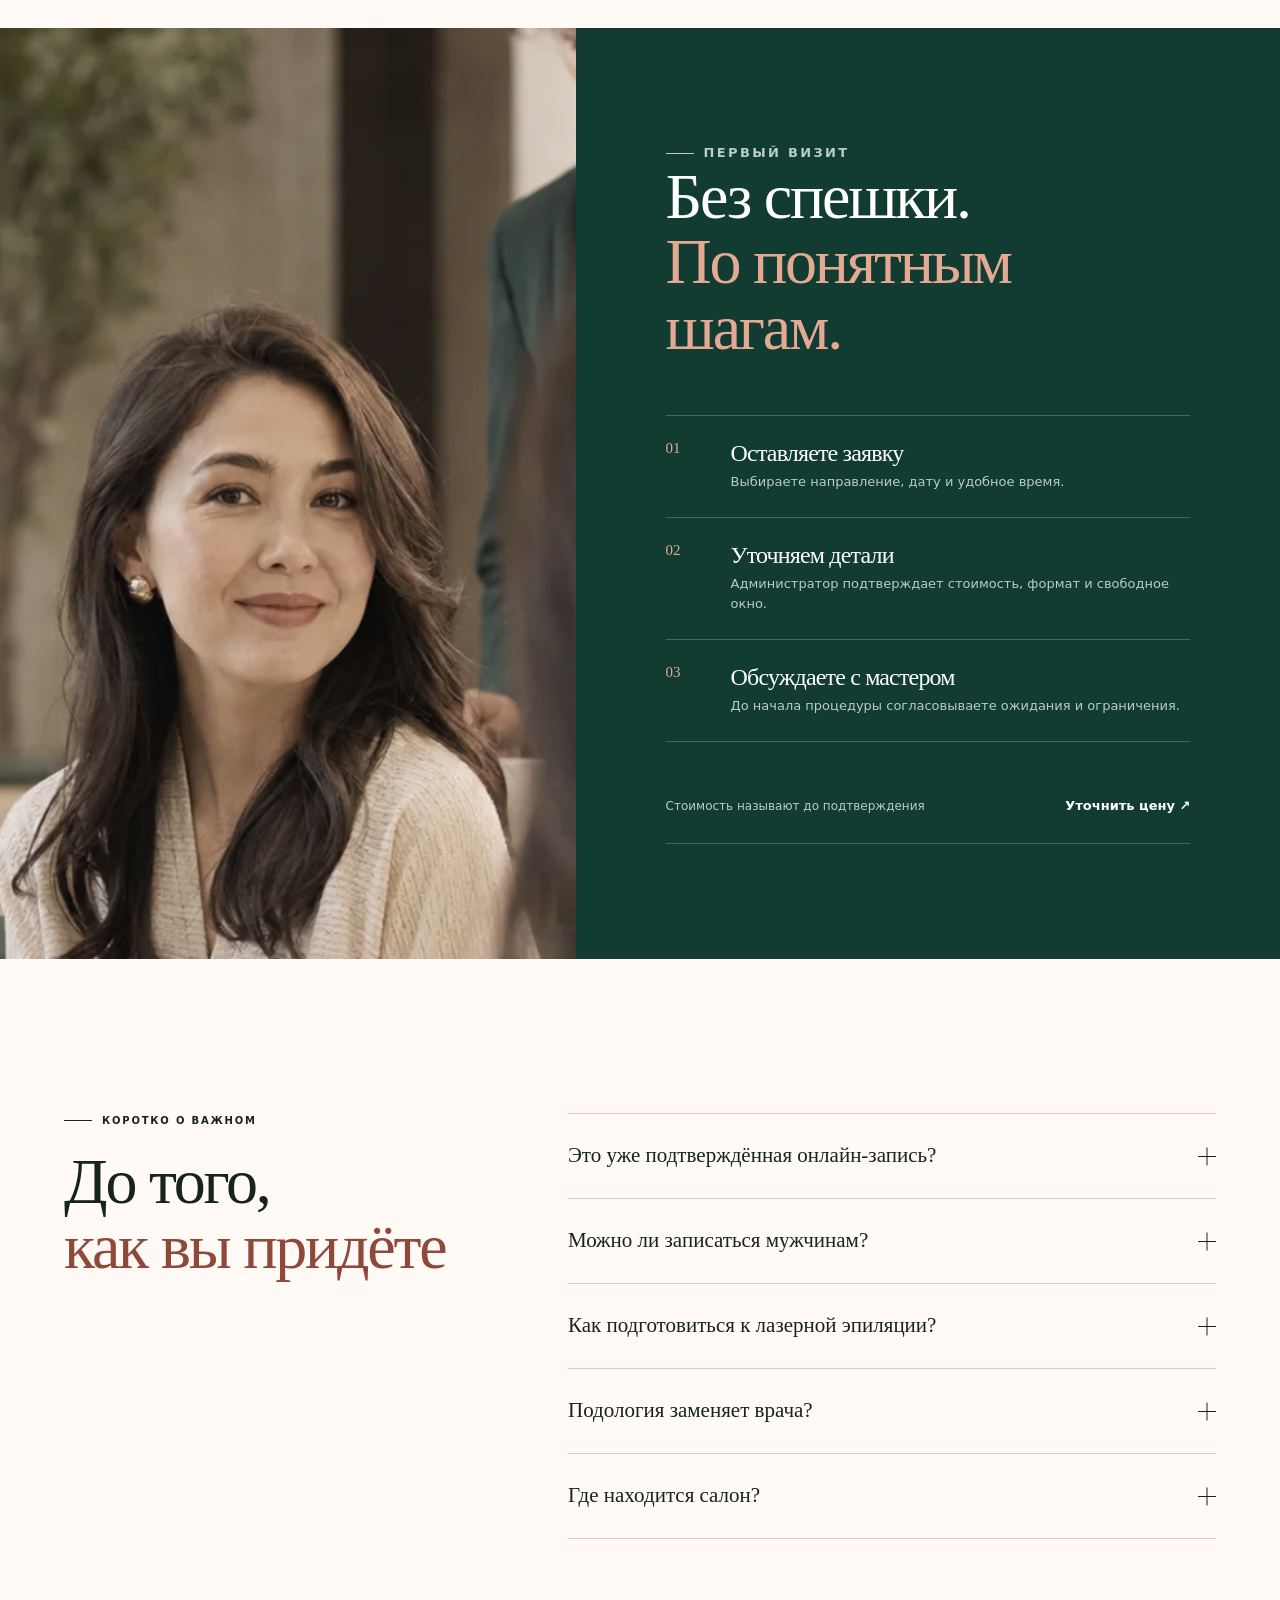
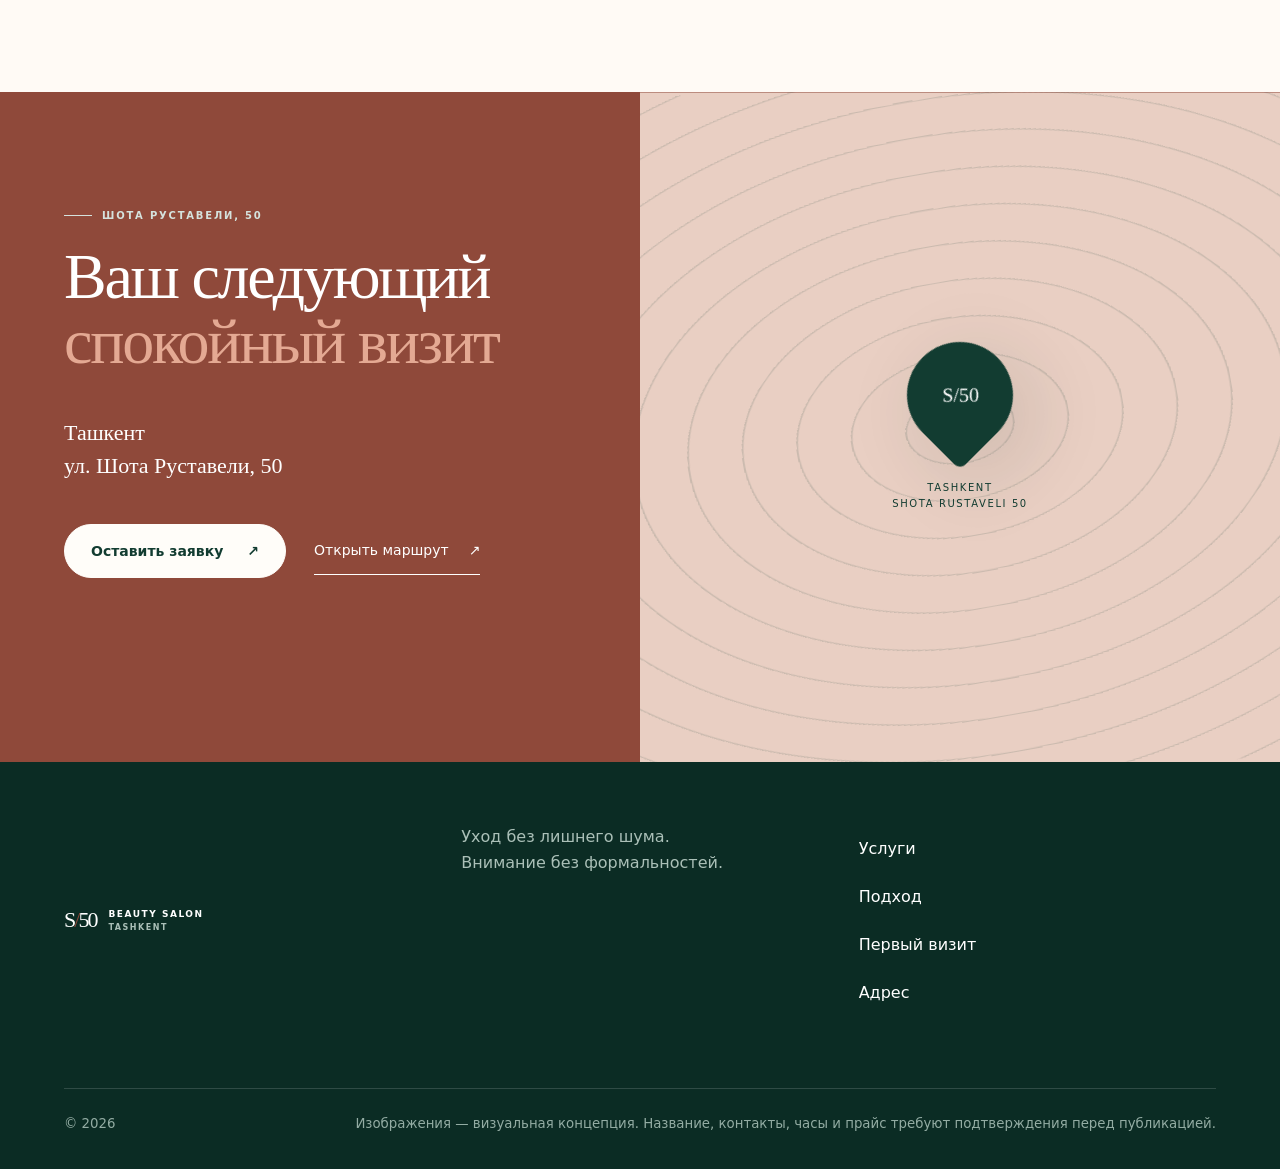
==== commit b3cc39fa: "Redesign mobile hero and premium motion system" ====
--- a/index.html
+++ b/index.html
@@ -11,10 +11,11 @@
   <meta property="og:type" content="website">
   <meta property="og:locale" content="ru_RU">
   <link rel="icon" href="assets/mark.svg" type="image/svg+xml">
-  <link rel="preload" href="assets/hero.webp" as="image" type="image/webp" fetchpriority="high">
+  <link rel="preload" href="assets/hero-mobile.avif" as="image" type="image/avif" media="(max-width: 680px)" fetchpriority="high">
+  <link rel="preload" href="assets/hero.webp" as="image" type="image/webp" media="(min-width: 681px)" fetchpriority="high">
   <link rel="preload" href="assets/manrope-400.ttf" as="font" type="font/ttf" crossorigin>
   <link rel="preload" href="assets/prata-400.ttf" as="font" type="font/ttf" crossorigin>
-  <link rel="stylesheet" href="styles.css?v=3">
+  <link rel="stylesheet" href="styles.css?v=8">
 </head>
 <body id="top" data-site-status="prototype">
   <a class="skip-link" data-skip="main" href="#main">К основному содержанию</a>
@@ -34,39 +35,34 @@
   <main id="main">
     <section class="hero" aria-labelledby="hero-title">
       <div class="hero__copy">
-        <p class="kicker"><span>Ташкент</span><span>Шота Руставели, 50</span></p>
-        <h1 id="hero-title">Когда важен<br>не только <em>результат,</em><br>но и подход</h1>
-        <p class="hero__lead">Подология, лазерная эпиляция, брови, маникюр и педикюр — в спокойном пространстве с понятной коммуникацией.</p>
-        <div class="hero__actions"><button class="pill-button js-lead">Оставить заявку <span aria-hidden="true">↗</span></button><a class="under-link" href="#services">Выбрать услугу <span aria-hidden="true">↓</span></a></div>
-        <div class="hero__meta" aria-label="Ключевая информация"><p><span>01</span>Для женщин<br>и мужчин</p><p><span>02</span>Восемь направлений<br>ухода</p></div>
+        <p class="kicker"><span>Салон красоты</span><span>Ташкент</span></p>
+        <h1 id="hero-title">Красота начинается<br><em>с внимания</em></h1>
+        <p class="hero__lead">Подология, лазер, брови и nail-сервис на Шота Руставели, 50.</p>
+        <div class="hero__actions"><button class="pill-button js-lead">Подобрать услугу <span aria-hidden="true">↗</span></button></div>
+        <p class="hero__microcopy">Предварительная заявка · время подтвердит администратор</p>
       </div>
       <div class="hero__visual">
-        <div class="hero__frame"><img src="assets/hero.webp" width="1920" height="1280" alt="Специалист беседует с клиенткой в светлом салоне" fetchpriority="high"></div>
-        <p class="hero__caption"><span>Главное</span> Сначала понять ваш запрос. Потом — предложить решение.</p>
-        <div class="hero__monogram" aria-hidden="true">50</div>
+        <div class="hero__frame"><picture><source media="(max-width: 680px)" srcset="assets/hero-mobile.avif" type="image/avif"><source media="(max-width: 680px)" srcset="assets/hero-mobile.webp" type="image/webp"><img src="assets/hero.webp" width="1920" height="1280" alt="Клиентка и специалист в тёплом интерьере салона" fetchpriority="high"></picture></div>
       </div>
     </section>
 
-    <nav class="service-jump" aria-label="Быстрый выбор услуги"><a href="#podology">Подология <span>↘</span></a><a href="#laser">Лазер <span>↘</span></a><a href="#brows">Брови <span>↘</span></a><a href="#all-services">Все услуги <span>↘</span></a></nav>
-
-    <section class="section intro" id="services" aria-labelledby="services-title">
-      <div class="section-index">01 / услуги</div>
-      <div class="intro__title"><p class="eyebrow">С чего начать</p><h2 id="services-title">Выберите то,<br>что важно <em>сейчас</em></h2></div>
-      <p class="intro__text">Необязательно знать точное название процедуры. Опишите задачу — специалист поможет определить подходящий формат до подтверждения визита.</p>
+    <section class="service-entry" id="services" aria-labelledby="services-title">
+      <div class="service-entry__intro"><p class="eyebrow eyebrow--light">Выберите направление</p><h2 id="services-title">С чего<br><em>начнём?</em></h2><p>Необязательно знать точное название процедуры — начните с направления.</p></div>
+      <nav class="service-jump" aria-label="Быстрый выбор услуги"><a href="#podology">Подология <span>↘</span></a><a href="#laser">Лазер <span>↘</span></a><a href="#brows">Брови <span>↘</span></a><a href="#all-services">Все услуги <span>↘</span></a></nav>
     </section>
 
     <section class="priority-services" aria-label="Приоритетные услуги">
       <article class="feature-service feature-service--wide" id="podology">
         <div class="feature-service__image"><img src="assets/podology.webp" width="960" height="1200" loading="lazy" decoding="async" alt="Аккуратная профессиональная обработка стопы"><span>01</span></div>
-        <div class="feature-service__body"><p class="eyebrow">Комфорт стоп</p><h3>Подология</h3><p>Когда нужен деликатный уход, оценка состояния стоп и понятные рекомендации без неловкости.</p><ul><li>Первичное обсуждение запроса</li><li>Гигиенический уход</li><li>Рекомендации по дальнейшим действиям</li></ul><button class="arrow-button js-lead" data-service="Подология">Обсудить задачу <span>↗</span></button></div>
+        <div class="feature-service__body"><p class="eyebrow">Комфорт стоп</p><h3>Подология</h3><p>Деликатный уход за стопами и рекомендации по дальнейшим действиям.</p><details class="service-details"><summary>Что можно обсудить <span aria-hidden="true">+</span></summary><ul><li>Первичное обсуждение запроса</li><li>Гигиенический уход</li><li>Рекомендации по дальнейшим действиям</li></ul></details><button class="arrow-button js-lead" data-service="Подология">Подобрать услугу <span>↗</span></button></div>
       </article>
       <article class="feature-service" id="laser">
         <div class="feature-service__image"><img src="assets/laser.webp" width="960" height="1200" loading="lazy" decoding="async" alt="Процедура лазерной эпиляции ноги"><span>02</span></div>
-        <div class="feature-service__body"><p class="eyebrow">Уход за кожей</p><h3>Лазерная эпиляция</h3><p>Выбор зоны, обсуждение подготовки и ограничений до процедуры.</p><button class="arrow-button js-lead" data-service="Лазерная эпиляция">Выбрать зону <span>↗</span></button></div>
+        <div class="feature-service__body"><p class="eyebrow">Уход за кожей</p><h3>Лазерная эпиляция</h3><p>Выбор зоны, подготовка и ограничения — до процедуры.</p><button class="arrow-button js-lead" data-service="Лазерная эпиляция">Подобрать услугу <span>↗</span></button></div>
       </article>
       <article class="feature-service" id="brows">
         <div class="feature-service__image"><img src="assets/brows.webp" width="960" height="1200" loading="lazy" decoding="async" alt="Бровист аккуратно оформляет брови клиентки"><span>03</span></div>
-        <div class="feature-service__body"><p class="eyebrow">Выразительность</p><h3>Брови</h3><p>Архитектура, оттенок или ламинирование с опорой на естественные черты.</p><button class="arrow-button js-lead" data-service="Брови">Выбрать услугу <span>↗</span></button></div>
+        <div class="feature-service__body"><p class="eyebrow">Выразительность</p><h3>Брови</h3><p>Форма, оттенок и укладка с опорой на естественные черты.</p><button class="arrow-button js-lead" data-service="Брови">Подобрать услугу <span>↗</span></button></div>
       </article>
     </section>
 
@@ -83,21 +79,15 @@
     </section>
 
     <section class="section approach" id="approach" aria-labelledby="approach-title">
-      <div class="section-index">02 / подход</div>
-      <div class="approach__statement"><p class="eyebrow">Осознанный выбор</p><h2 id="approach-title">Вы вправе знать,<br><em>как всё устроено</em></h2><p class="approach__lead">До визита можно уточнить три вещи — без профессионального жаргона и неудобных вопросов.</p></div>
-      <div class="question-cards"><article><span>01</span><h3>Как готовят инструменты?</h3><p>Попросите администратора рассказать об этапах обработки и хранении наборов.</p></article><article><span>02</span><h3>Что будет одноразовым?</h3><p>Уточните, какие расходные материалы открываются для конкретной процедуры.</p></article><article><span>03</span><h3>Есть ли ограничения?</h3><p>Для лазера и подологии важно заранее обсудить противопоказания и границы услуги.</p></article></div>
-      <button class="text-cta js-lead" data-service="Вопрос о безопасности">Задать вопрос о безопасности <span>↗</span></button>
+      <div class="section-index">02 / до визита</div>
+      <div class="approach__statement"><p class="eyebrow">Спокойно и по делу</p><h2 id="approach-title">Всё важное —<br><em>до процедуры</em></h2><p class="approach__lead">Предварительная заявка помогает заранее обозначить запрос и вопросы.</p></div>
+      <div class="question-cards"><article><span>01</span><h3>Расскажите о запросе</h3><p>Необязательно знать точное название процедуры — опишите, что вас беспокоит.</p></article><article><span>02</span><h3>Уточните стоимость</h3><p>Попросите назвать актуальную сумму до подтверждения времени.</p></article><article><span>03</span><h3>Обсудите ограничения</h3><p>Для лазера и подологии важно заранее уточнить подготовку и противопоказания.</p></article></div>
+      <button class="text-cta js-lead" data-service="Вопрос перед визитом">Задать вопрос перед визитом <span>↗</span></button>
     </section>
 
     <section class="visit" id="visit" aria-labelledby="visit-title">
-      <div class="visit__image"><img src="assets/hero.webp" width="1920" height="1280" loading="lazy" decoding="async" alt="Светлый интерьер салона и спокойная беседа перед процедурой"></div>
-      <div class="visit__content"><p class="eyebrow eyebrow--light">Первый визит</p><h2 id="visit-title">Без спешки.<br><em>По понятным шагам.</em></h2><ol><li><span>01</span><div><h3>Оставляете заявку</h3><p>Выбираете направление, дату и удобное время.</p></div></li><li><span>02</span><div><h3>Уточняем детали</h3><p>Администратор подтверждает стоимость, формат и свободное окно.</p></div></li><li><span>03</span><div><h3>Обсуждаете с мастером</h3><p>До начала процедуры согласовываете ожидания и ограничения.</p></div></li></ol></div>
-    </section>
-
-    <section class="section price-note" aria-labelledby="price-title">
-      <div class="section-index">03 / стоимость</div>
-      <div><p class="eyebrow">Без сюрпризов</p><h2 id="price-title">Стоимость —<br><em>до подтверждения</em></h2></div>
-      <div class="price-note__copy"><p>Прайс не опубликован, пока клиент не подтвердил актуальные суммы. В заявке можно указать услугу и попросить администратора назвать точную стоимость до записи.</p><button class="pill-button js-lead" data-service="Уточнить стоимость">Уточнить стоимость <span>↗</span></button></div>
+      <div class="visit__image"><img src="assets/consultation.webp" width="960" height="720" loading="lazy" decoding="async" alt="Клиентка смотрит в зеркало во время спокойной консультации"></div>
+      <div class="visit__content"><p class="eyebrow eyebrow--light">Первый визит</p><h2 id="visit-title">Без спешки.<br><em>По понятным шагам.</em></h2><ol><li><span>01</span><div><h3>Оставляете заявку</h3><p>Выбираете направление, дату и удобное время.</p></div></li><li><span>02</span><div><h3>Уточняем детали</h3><p>Администратор подтверждает стоимость, формат и свободное окно.</p></div></li><li><span>03</span><div><h3>Обсуждаете с мастером</h3><p>До начала процедуры согласовываете ожидания и ограничения.</p></div></li></ol><button class="visit__price js-lead" data-service="Уточнить стоимость"><span>Стоимость называют до подтверждения</span><b>Уточнить цену ↗</b></button></div>
     </section>
 
     <section class="section faq" aria-labelledby="faq-title">
@@ -121,10 +111,10 @@
     <a class="brand brand--footer" href="#top"><span class="brand-mark">S<span>/</span>50</span><span class="brand-copy">beauty salon<small>Tashkent</small></span></a>
     <p>Уход без лишнего шума.<br>Внимание без формальностей.</p>
     <nav aria-label="Навигация в подвале"><a href="#services">Услуги</a><a href="#approach">Подход</a><a href="#visit">Первый визит</a><a href="#contacts">Адрес</a></nav>
-    <div class="footer__bottom"><small>© 2026</small><small>Название, контакты, часы и прайс требуют подтверждения перед публикацией.</small></div>
+    <div class="footer__bottom"><small>© 2026</small><small>Изображения — визуальная концепция. Название, контакты, часы и прайс требуют подтверждения перед публикацией.</small></div>
   </footer>
 
-  <div class="mobile-action"><button class="pill-button js-lead">Оставить заявку <span>↗</span></button></div>
+  <div class="mobile-action"><button class="pill-button js-lead">Подобрать услугу <span>↗</span></button></div>
 
   <dialog class="lead-dialog" id="lead-dialog" aria-labelledby="lead-title">
     <form class="lead-form" id="lead-form" novalidate>
@@ -154,6 +144,6 @@
     </form>
   </dialog>
   <div class="toast" role="status" aria-live="polite" hidden></div>
-  <script src="app.js?v=3" defer></script>
+  <script src="app.js?v=9" defer></script>
 </body>
 </html>
--- a/styles.css
+++ b/styles.css
@@ -13,12 +13,16 @@
   --clay:#8f493a;
   --clay-soft:#e9cfc3;
   --line:#d8cec5;
+  --control-border:#736e69;
   --white:#fffdf9;
   --error:#9b2f32;
   --serif:Prata,Georgia,serif;
   --sans:Manrope,system-ui,sans-serif;
   --page:clamp(20px,5vw,76px);
   --shadow:0 24px 80px rgba(24,46,38,.14);
+  --ease-out:cubic-bezier(.23,1,.32,1);
+  --ease-in-out:cubic-bezier(.77,0,.175,1);
+  --ease-drawer:cubic-bezier(.32,.72,0,1);
 }
 
 *,*::before,*::after{box-sizing:border-box}
@@ -36,12 +40,12 @@
 h2{font-size:clamp(40px,5vw,72px);line-height:1.02;margin:0}
 h3{font-size:clamp(27px,2.5vw,40px);line-height:1.15}
 em{color:var(--clay);font-style:normal}
-:focus-visible{outline:3px solid #a93f52;outline-offset:4px}
-
-.skip-link{position:fixed;z-index:200;left:20px;top:10px;background:var(--forest);color:white;border-radius:999px;padding:12px 18px;transform:translateY(-160%)}
+:focus-visible{outline:3px solid var(--white);outline-offset:3px;box-shadow:0 0 0 6px var(--ink)}
+
+.skip-link{position:fixed;z-index:200;left:20px;top:10px;background:var(--forest);color:white;border-radius:999px;padding:12px 18px;transform:translateY(-160%);transition:transform 180ms var(--ease-out)}
 .skip-link:focus{transform:none}
-.site-header{position:fixed;z-index:50;inset:0 0 auto;display:grid;grid-template-columns:1fr auto 1fr;align-items:center;height:78px;padding:0 var(--page);transition:height .2s,background .2s,border-color .2s;background:linear-gradient(to bottom,rgba(245,239,232,.96),rgba(245,239,232,.68),transparent)}
-.site-header.is-scrolled{height:68px;background:rgba(255,250,245,.92);backdrop-filter:blur(18px);border-bottom:1px solid rgba(18,60,49,.12)}
+.site-header{position:fixed;z-index:50;inset:0 0 auto;display:grid;grid-template-columns:1fr auto 1fr;align-items:center;height:78px;padding:0 var(--page);transition:border-color 180ms ease,color 180ms ease;background:linear-gradient(to bottom,rgba(245,239,232,.96),rgba(245,239,232,.68),transparent)}
+.site-header.is-scrolled{background:rgba(255,250,245,.94);backdrop-filter:blur(18px);border-bottom:1px solid rgba(18,60,49,.12)}
 .brand{display:flex;align-items:center;gap:12px;width:max-content;min-height:48px}
 .brand-mark{font:400 22px/1 var(--serif);letter-spacing:-2px}
 .brand-mark span{color:var(--clay)}
@@ -49,23 +53,19 @@
 .brand-copy small{display:block;margin-top:3px;font-size:8px;color:var(--muted)}
 .desktop-nav{display:flex;gap:clamp(18px,2.5vw,38px);font-size:13px}
 .desktop-nav a{min-height:48px;display:flex;align-items:center;position:relative}
-.desktop-nav a::after{content:'';position:absolute;bottom:8px;left:0;right:100%;height:1px;background:var(--clay);transition:right .2s}
-.desktop-nav a:hover::after{right:0}
+.desktop-nav a::after{content:'';position:absolute;bottom:8px;left:0;right:0;height:1px;background:var(--clay);transform:scaleX(0);transform-origin:left;transition:transform 180ms var(--ease-out)}
 .site-header>.pill-button{justify-self:end}
 .menu-trigger{display:none;width:48px;height:48px;padding:13px;border:0;background:none;cursor:pointer}
 .menu-trigger span{display:block;height:1px;background:var(--ink);margin:7px 0}
 
-.pill-button{min-height:54px;padding:0 26px;border:1px solid var(--forest);border-radius:999px;background:var(--forest);color:white;display:inline-flex;align-items:center;justify-content:center;gap:24px;font-weight:600;font-size:14px;cursor:pointer;transition:transform .18s,background .18s,box-shadow .18s}
-.pill-button:hover{transform:translateY(-2px);background:var(--forest-2);box-shadow:0 14px 34px rgba(18,60,49,.2)}
-.pill-button:active{transform:none}
-.pill-button--small{min-height:46px;padding:0 20px;font-size:12px}
+.pill-button{min-height:54px;padding:0 26px;border:1px solid var(--forest);border-radius:999px;background:var(--forest);color:white;display:inline-flex;align-items:center;justify-content:center;gap:24px;font-weight:600;font-size:14px;cursor:pointer;transition:transform 160ms var(--ease-out),background-color 180ms ease,border-color 180ms ease,box-shadow 180ms ease}
+.pill-button:active{transform:scale(.97)}
+.pill-button--small{min-height:48px;padding:0 20px;font-size:12px}
 .pill-button--light{background:var(--white);color:var(--forest);border-color:var(--white)}
-.pill-button--light:hover{background:var(--clay-soft);border-color:var(--clay-soft)}
 .under-link{min-height:48px;display:inline-flex;align-items:center;gap:20px;border-bottom:1px solid currentColor;font-weight:500;font-size:14px}
 .under-link--light{color:white}
 .arrow-button{width:100%;min-height:50px;padding:14px 0;border:0;border-top:1px solid var(--line);background:transparent;display:flex;align-items:center;justify-content:space-between;text-align:left;font-weight:600;cursor:pointer}
-.arrow-button span,.text-cta span{font-size:21px;transition:transform .2s}
-.arrow-button:hover span,.text-cta:hover span{transform:translate(3px,-3px)}
+.arrow-button span,.text-cta span{font-size:21px;transition:transform 180ms var(--ease-out)}
 .text-button{min-height:48px;padding:0 12px;border:0;background:transparent;text-decoration:underline;text-underline-offset:5px;font-weight:600;cursor:pointer}
 .icon-button{width:48px;height:48px;border:1px solid var(--line);border-radius:50%;background:transparent;font-size:28px;line-height:1;cursor:pointer}
 .eyebrow{margin:0 0 20px;text-transform:uppercase;letter-spacing:.18em;font-weight:600;font-size:10px}
@@ -79,31 +79,32 @@
 .hero__copy{position:relative;z-index:2}
 .kicker{display:flex;gap:22px;margin-bottom:46px;text-transform:uppercase;letter-spacing:.16em;font-size:10px;font-weight:600}
 .kicker span+span{padding-left:22px;border-left:1px solid var(--clay)}
-.hero__lead{max-width:600px;color:var(--muted);font-size:clamp(16px,1.4vw,20px);margin-bottom:32px}
+.hero__lead{max-width:520px;color:var(--muted);font-size:clamp(16px,1.4vw,20px);margin-bottom:32px}
 .hero__actions{display:flex;gap:28px;align-items:center;flex-wrap:wrap}
-.hero__meta{display:flex;gap:42px;margin-top:66px}
-.hero__meta p{display:flex;gap:12px;align-items:flex-start;margin:0;color:var(--muted);font-size:12px;line-height:1.45}
-.hero__meta span{font:400 30px/1 var(--serif);color:var(--clay)}
+.hero__microcopy{max-width:370px;margin:18px 0 0;color:var(--muted);font-size:11px;letter-spacing:.02em}
 .hero__visual{min-height:640px;height:min(76vh,780px);position:relative}
-.hero__frame{height:calc(100% - 52px);margin-left:8%;clip-path:polygon(0 0,100% 0,100% 88%,82% 100%,0 100%);box-shadow:var(--shadow)}
+.hero__frame{height:100%;margin-left:8%;clip-path:polygon(0 0,100% 0,100% 88%,82% 100%,0 100%);box-shadow:var(--shadow)}
+.hero__frame picture{display:block;height:100%}
 .hero__frame img{height:100%;object-fit:cover;object-position:62% center}
-.hero__caption{position:absolute;z-index:2;left:0;bottom:0;width:min(420px,76%);margin:0;padding:19px 22px;background:var(--paper-2);font-size:12px;box-shadow:var(--shadow)}
-.hero__caption span{display:block;color:var(--clay);text-transform:uppercase;letter-spacing:.16em;font-size:9px;margin-bottom:5px}
-.hero__monogram{position:absolute;right:-12px;bottom:12px;width:96px;height:96px;border-radius:50%;background:var(--clay);color:white;display:grid;place-items:center;font:32px var(--serif)}
-.service-jump{display:grid;grid-template-columns:repeat(4,1fr);background:var(--clay);color:white;padding:0 var(--page)}
-.service-jump a{min-height:82px;padding:0 clamp(16px,2vw,30px);display:flex;align-items:center;justify-content:space-between;border-left:1px solid rgba(255,255,255,.25);font:20px var(--serif)}
+.service-entry{display:grid;grid-template-columns:.7fr 1.3fr;gap:clamp(48px,8vw,120px);align-items:end;padding:clamp(68px,8vw,112px) var(--page);background:var(--clay);color:white}
+.service-entry__intro{max-width:480px}
+.service-entry__intro h2 em{color:#ffd4c4}
+.service-entry__intro>p:last-child{max-width:390px;margin:24px 0 0;color:#f1d7cf;font-size:14px}
+.service-jump{display:grid;grid-template-columns:repeat(2,1fr);background:transparent;color:white;border-top:1px solid rgba(255,255,255,.3);border-bottom:1px solid rgba(255,255,255,.3)}
+.service-jump a{min-height:88px;padding:0 clamp(16px,2vw,30px);display:flex;align-items:center;justify-content:space-between;border-left:1px solid rgba(255,255,255,.3);font:20px var(--serif);transition:background-color 180ms ease}
+.service-jump a span{transition:transform 180ms var(--ease-out)}
+.service-jump a:nth-child(n+3){border-top:1px solid rgba(255,255,255,.3)}
 .service-jump a:last-child{border-right:1px solid rgba(255,255,255,.25)}
-.service-jump a:hover{background:rgba(255,255,255,.08)}
-
-.intro{display:grid;grid-template-columns:.35fr 1.1fr .55fr;gap:50px;align-items:end}
-.intro__text{margin:0;color:var(--muted);max-width:430px}
-.priority-services{padding:0 var(--page) clamp(110px,13vw,180px);display:grid;grid-template-columns:1.2fr .9fr;gap:24px}
+
+.priority-services{padding:clamp(68px,8vw,112px) var(--page) clamp(110px,13vw,180px);display:grid;grid-template-columns:1.2fr .9fr;gap:24px}
 .feature-service{background:var(--paper-2);border:1px solid var(--line);display:grid;grid-template-columns:1fr 1fr;min-height:470px}
 .feature-service--wide{grid-row:span 2;grid-template-columns:1fr;min-height:964px}
 .feature-service__image{min-height:330px;position:relative;overflow:hidden}
 .feature-service--wide .feature-service__image{min-height:580px}
-.feature-service__image img{height:100%;object-fit:cover;transition:transform .7s cubic-bezier(.2,.7,.2,1)}
-.feature-service:hover .feature-service__image img{transform:scale(1.025)}
+.feature-service__image img{height:100%;object-fit:cover;object-position:var(--service-focus,50% 50%);transition:transform 420ms var(--ease-out)}
+#podology{--service-focus:50% 46%}
+#laser{--service-focus:50% 42%}
+#brows{--service-focus:50% 38%}
 .feature-service__image>span{position:absolute;left:18px;top:18px;width:42px;height:42px;border-radius:50%;background:rgba(255,250,245,.9);display:grid;place-items:center;font-size:10px}
 .feature-service__body{padding:clamp(24px,3vw,42px);display:flex;flex-direction:column}
 .feature-service__body h3{margin:0 0 18px}
@@ -111,14 +112,20 @@
 .feature-service__body ul{margin:10px 0 28px;padding:0;list-style:none;color:var(--muted);font-size:14px}
 .feature-service__body li{padding:8px 0;border-bottom:1px solid var(--line)}
 .feature-service__body .arrow-button{margin-top:auto}
+.service-details{margin:8px 0 24px;border-top:1px solid var(--line)}
+.service-details summary{min-height:52px;font:600 13px var(--sans)}
+.service-details summary span{display:grid;place-items:center;font-size:18px;transition:transform 180ms var(--ease-out)}
+.service-details summary span::before,.service-details summary span::after{display:none}
+.service-details[open] summary span{transform:rotate(45deg)}
+.service-details ul{margin:0 0 10px}
 
 .all-services{padding:clamp(90px,10vw,140px) var(--page);background:var(--forest);color:white}
 .all-services__head{display:grid;grid-template-columns:1.35fr .65fr;gap:60px;align-items:end;margin-bottom:60px}
 .all-services__head h2 em,.visit h2 em,.contact h2 em{color:#e4a993}
 .all-services__head>p{max-width:320px;color:#b9ccc5;margin:0}
 .service-list{border-top:1px solid rgba(255,255,255,.25)}
-.service-row{width:100%;min-height:86px;padding:0 8px;border:0;border-bottom:1px solid rgba(255,255,255,.25);background:transparent;color:white;display:grid;grid-template-columns:55px 1fr 1fr 40px;align-items:center;text-align:left;cursor:pointer;transition:padding .2s,background .2s}
-.service-row:hover{padding-left:18px;background:rgba(255,255,255,.05)}
+.service-row{width:100%;min-height:86px;padding:0 8px;border:0;border-bottom:1px solid rgba(255,255,255,.25);background:transparent;color:white;display:grid;grid-template-columns:55px 1fr 1fr 40px;align-items:center;text-align:left;cursor:pointer;transition:background-color 180ms ease}
+.service-row strong,.service-row b{transition:transform 180ms var(--ease-out)}
 .service-row>span,.service-row small{color:#afc5bd;font-size:11px}
 .service-row strong{font:26px var(--serif)}
 .service-row b{font-size:21px;font-weight:400}
@@ -127,7 +134,7 @@
 .approach__statement{max-width:920px}
 .approach__lead{max-width:560px;margin:30px 0 0;color:var(--muted);font-size:18px}
 .question-cards{grid-column:1/-1;display:grid;grid-template-columns:repeat(3,1fr);border-top:1px solid var(--line);border-bottom:1px solid var(--line)}
-.question-cards article{min-height:290px;padding:34px clamp(20px,3vw,44px);border-right:1px solid var(--line)}
+.question-cards article{min-height:250px;padding:34px clamp(20px,3vw,44px);border-right:1px solid var(--line)}
 .question-cards article:last-child{border:0}
 .question-cards article>span{color:var(--clay);font:16px var(--serif)}
 .question-cards h3{font-size:27px;margin:70px 0 14px}
@@ -143,6 +150,9 @@
 .visit__content li>span{color:#e4a993;font:15px var(--serif)}
 .visit__content h3{font:24px var(--serif);margin:0 0 5px}
 .visit__content p{margin:0;color:#b9ccc5;font-size:13px}
+.visit__price{width:100%;min-height:74px;margin-top:28px;padding:14px 0;border:0;border-bottom:1px solid rgba(255,255,255,.22);background:transparent;color:white;display:flex;align-items:center;justify-content:space-between;gap:24px;text-align:left;cursor:pointer}
+.visit__price span{color:#b9ccc5;font-size:12px}
+.visit__price b{font-size:13px}
 
 .price-note{display:grid;grid-template-columns:.32fr 1fr .68fr;gap:50px;align-items:end}
 .price-note__copy{max-width:440px}
@@ -153,7 +163,7 @@
 summary{list-style:none;min-height:84px;display:flex;align-items:center;justify-content:space-between;gap:20px;font:21px var(--serif);cursor:pointer}
 summary::-webkit-details-marker{display:none}
 summary span{flex:0 0 18px;width:18px;height:18px;position:relative}
-summary span::before,summary span::after{content:'';position:absolute;left:0;right:0;top:50%;height:1px;background:var(--ink);transition:transform .2s}
+summary span::before,summary span::after{content:'';position:absolute;left:0;right:0;top:50%;height:1px;background:var(--ink);transition:transform 180ms var(--ease-out)}
 summary span::after{transform:rotate(90deg)}
 details[open] summary span::after{transform:none}
 details p{max-width:650px;color:var(--muted);padding:0 50px 26px 0}
@@ -168,17 +178,59 @@
 .map-pin span{transform:rotate(45deg);font:20px var(--serif)}
 .contact__art p{position:relative;margin:32px 0 0;text-transform:uppercase;letter-spacing:.16em;font-size:10px}
 
+/* Motion is progressively enhanced only after the observer is ready. */
+.motion-ready .hero__copy>*{animation:hero-reveal 680ms var(--ease-out) both}
+.motion-ready .hero__copy>*:nth-child(2){animation-delay:70ms}
+.motion-ready .hero__copy>*:nth-child(3){animation-delay:130ms}
+.motion-ready .hero__copy>*:nth-child(4){animation-delay:190ms}
+.motion-ready .hero__copy>*:nth-child(5){animation-delay:240ms}
+.motion-ready .hero__visual{animation:hero-visual-in 900ms var(--ease-out) both}
+.motion-ready .hero__frame img{animation:hero-image-in 1500ms var(--ease-out) both}
+.motion-ready .site-header>*{animation:header-item-in 540ms var(--ease-out) both}
+.motion-ready .site-header>*:nth-child(2){animation-delay:50ms}
+.motion-ready .site-header>*:nth-child(3){animation-delay:100ms}
+.motion-ready .site-header>*:nth-child(4){animation-delay:100ms}
+
+.motion-ready .reveal-copy{opacity:0;transform:translateY(8px);transition:opacity 480ms var(--ease-out),transform 480ms var(--ease-out);transition-delay:var(--reveal-delay,0ms)}
+.motion-ready .reveal-copy.is-visible{opacity:1;transform:none}
+.motion-ready .reveal-mask{clip-path:inset(0 0 100% 0);transition:clip-path 640ms var(--ease-in-out)}
+.motion-ready .reveal-mask.is-visible{clip-path:inset(0)}
+.motion-ready .reveal-stagger>*{opacity:0;transform:translateY(8px);transition:opacity 400ms var(--ease-out),transform 400ms var(--ease-out);transition-delay:calc(var(--reveal-order,0) * 50ms)}
+.motion-ready .reveal-stagger.is-visible>*{opacity:1;transform:none}
+.motion-ready .contact__art.is-visible .topography{animation:topography-in 900ms var(--ease-in-out) both}
+.motion-ready .contact__art.is-visible .map-pin{animation:map-pin-in 520ms var(--ease-out) 250ms both}
+.motion-ready .contact__art.is-visible>p{animation:map-copy-in 520ms var(--ease-out) 300ms both}
+
+@media(hover:hover) and (pointer:fine){
+  .desktop-nav a:hover::after{transform:scaleX(1)}
+  .pill-button:hover{transform:translateY(-2px);background:var(--forest-2);box-shadow:0 14px 34px rgba(18,60,49,.2)}
+  .pill-button--light:hover{background:var(--clay-soft);border-color:var(--clay-soft)}
+  .arrow-button:hover span,.text-cta:hover span{transform:translate(3px,-3px)}
+  .service-jump a:hover{background:rgba(255,255,255,.08)}
+  .service-jump a:hover span{transform:translate(3px,3px)}
+  .feature-service:hover .feature-service__image img{transform:scale(1.018)}
+  .service-row:hover{background:rgba(255,255,255,.05)}
+  .service-row:hover strong{transform:translateX(8px)}
+  .service-row:hover b{transform:translate(3px,-3px)}
+}
+
 .footer{padding:62px var(--page) 34px;background:var(--forest-2);color:white;display:grid;grid-template-columns:1fr 1fr 1fr;gap:40px}
 .brand--footer{color:white}
 .brand--footer .brand-copy small{color:#abc0b8}
 .footer>p{color:#abc0b8}
 .footer nav{display:grid}
-.footer nav a{min-height:44px;display:flex;align-items:center;width:max-content}
+.footer nav a{min-height:48px;display:flex;align-items:center;width:max-content}
 .footer__bottom{grid-column:1/-1;margin-top:32px;padding-top:24px;border-top:1px solid rgba(255,255,255,.15);display:flex;justify-content:space-between;gap:30px;color:#93aca3}
 .mobile-action{display:none}
 
-dialog{padding:0;border:0}
-dialog::backdrop{background:rgba(6,28,22,.72);backdrop-filter:blur(8px)}
+dialog{padding:0;border:0;opacity:0;transform:translateY(8px) scale(.98);transition:opacity 250ms var(--ease-out),transform 250ms var(--ease-out),display 250ms allow-discrete,overlay 250ms allow-discrete}
+dialog[open]{opacity:1;transform:none}
+dialog::backdrop{background:rgba(6,28,22,.72);backdrop-filter:blur(8px);opacity:0;transition:opacity 250ms var(--ease-out),display 250ms allow-discrete,overlay 250ms allow-discrete}
+dialog[open]::backdrop{opacity:1}
+@starting-style{
+  dialog[open]{opacity:0;transform:translateY(8px) scale(.98)}
+  dialog[open]::backdrop{opacity:0}
+}
 .nav-dialog{inset:0;width:100%;height:100%;max-width:none;max-height:none;margin:0;background:var(--forest);color:white;padding:24px}
 .nav-dialog__head{display:flex;align-items:center;justify-content:space-between;padding-bottom:22px;border-bottom:1px solid rgba(255,255,255,.2)}
 .nav-dialog__head p{margin:0;text-transform:uppercase;letter-spacing:.18em;font-size:10px}
@@ -200,8 +252,9 @@
 .lead-form h2{font-size:clamp(38px,5vw,54px);margin-bottom:34px}
 .form-step label,.form-step legend{display:block;margin:19px 0 8px;font-weight:600;font-size:13px}
 .form-step label>span:first-child,.form-step legend>span{color:var(--error)}
-.form-step input:not([type=radio]):not([type=checkbox]),.form-step select{width:100%;height:58px;padding:0 15px;border:1px solid #aaa59f;border-radius:10px;background:white;color:var(--ink)}
+.form-step input:not([type=radio]):not([type=checkbox]),.form-step select{width:100%;height:58px;padding:0 15px;border:1px solid var(--control-border);border-radius:10px;background:white;color:var(--ink)}
 .form-step input[aria-invalid=true],.form-step select[aria-invalid=true]{border-color:var(--error);box-shadow:0 0 0 1px var(--error)}
+.form-step input[aria-invalid=true]:focus-visible,.form-step select[aria-invalid=true]:focus-visible{box-shadow:0 0 0 1px var(--error),0 0 0 6px var(--ink)}
 .field-hint,.field-error{font-size:12px;margin:5px 0 0}
 .field-hint{color:var(--muted)}
 .field-error{min-height:18px;color:var(--error);font-weight:500}
@@ -209,25 +262,27 @@
 .choice-grid{display:grid;grid-template-columns:repeat(3,1fr);gap:9px}
 .choice-grid label{margin:0}
 .choice-grid input{position:absolute;opacity:0}
-.choice-grid label>span{min-height:60px;border:1px solid var(--line);border-radius:10px;display:grid;place-content:center;text-align:center;cursor:pointer;color:var(--ink)}
+.choice-grid label>span{min-height:60px;border:1px solid var(--control-border);border-radius:10px;display:grid;place-content:center;text-align:center;cursor:pointer;color:var(--ink)}
 .choice-grid small{display:block;color:var(--muted);font-size:10px}
 .choice-grid input:checked+span{border-color:var(--forest);background:#e4eee9;box-shadow:inset 0 0 0 1px var(--forest)}
-.choice-grid input:focus-visible+span{outline:3px solid #a93f52;outline-offset:3px}
+.choice-grid input:focus-visible+span{outline:3px solid var(--white);outline-offset:3px;box-shadow:0 0 0 6px var(--ink)}
 .form-step>.pill-button{margin-top:25px}
 .form-actions{display:flex;align-items:end;gap:14px;margin-top:16px}
 .form-actions .pill-button{margin-left:auto}
-.consent{display:flex!important;align-items:flex-start;gap:12px;font-weight:400!important}
-.consent input{flex:0 0 auto;width:22px;height:22px;margin:2px 0 0}
+.consent{display:flex!important;min-height:48px;align-items:flex-start;gap:12px;font-weight:400!important}
+.consent input{flex:0 0 auto;width:24px;height:24px;margin:2px 0 0}
 .consent span{color:var(--ink)!important}
 .consent b{color:var(--error)}
 .form-success{text-align:center}
+.form-success:not([hidden]){animation:form-success-in 300ms var(--ease-out) both}
 .success-mark{width:72px;height:72px;margin:0 auto 28px;border-radius:50%;background:var(--forest);color:white;display:grid;place-items:center;font-size:30px}
 .form-success .eyebrow::before{display:none}
 .form-success p:not(.eyebrow){color:var(--muted);max-width:470px;margin:0 auto 22px}
 .form-success textarea{width:100%;height:135px;padding:14px;border:1px solid var(--line);border-radius:10px;background:white;resize:none;font-size:13px}
 .success-actions{display:flex;justify-content:center;align-items:center;gap:10px;margin-top:12px;flex-wrap:wrap}
 .close-success{margin-top:18px;background:transparent;cursor:pointer}
-.toast{position:fixed;z-index:200;left:50%;bottom:24px;transform:translateX(-50%);background:var(--forest);color:white;border-radius:999px;padding:14px 22px;box-shadow:var(--shadow);white-space:nowrap}
+.toast{position:fixed;z-index:200;left:50%;bottom:24px;width:max-content;max-width:calc(100vw - 32px);transform:translate(-50%,0);opacity:1;background:var(--forest);color:white;border-radius:24px;padding:14px 22px;box-shadow:var(--shadow);white-space:normal;text-align:center;line-height:1.4;transition:opacity 300ms ease,transform 300ms ease,display 300ms allow-discrete}
+@starting-style{.toast:not([hidden]){opacity:0;transform:translate(-50%,100%)}}
 
 @media(max-width:1000px){
   .desktop-nav{display:none}
@@ -236,8 +291,7 @@
   .hero{grid-template-columns:1fr;min-height:auto}
   .hero__visual{height:630px}
   .hero__frame{margin-left:14%}
-  .intro{grid-template-columns:.3fr 1fr}
-  .intro__text{grid-column:2}
+  .service-entry{grid-template-columns:1fr;align-items:start}
   .priority-services{grid-template-columns:1fr 1fr}
   .feature-service--wide{grid-column:1/-1;grid-row:auto;grid-template-columns:1fr 1fr;min-height:620px}
   .feature-service{grid-template-columns:1fr;min-height:auto}
@@ -249,38 +303,55 @@
 }
 
 @media(max-width:680px){
-  body{padding-bottom:76px}
-  .site-header{height:68px;padding:0 18px}
+  .site-header{height:calc(68px + env(safe-area-inset-top));padding:env(safe-area-inset-top) 18px 0;background:linear-gradient(180deg,rgba(6,25,20,.58),transparent);color:white;border:0}
   .site-header>.pill-button{display:none}
-  .section{padding:88px 20px}
-  .hero{padding:104px 20px 60px;gap:28px}
-  .hero::before{width:100vw;height:100vw;left:-70vw}
-  .kicker{margin-bottom:32px;gap:12px}.kicker span+span{padding-left:12px}
-  .hero h1{font-size:clamp(44px,12vw,54px)}
-  .hero__lead{font-size:16px}
-  .hero__actions{gap:14px}.hero__actions .pill-button{width:100%}
-  .hero__meta{margin-top:30px;gap:24px}.hero__meta p{font-size:11px}.hero__meta span{font-size:25px}
-  .hero__visual{height:420px;min-height:0}
-  .hero__frame{height:390px;margin-left:0;clip-path:polygon(0 0,100% 0,100% 85%,82% 100%,0 100%)}
-  .hero__caption{left:12px;width:78%;padding:14px;font-size:11px}
-  .hero__monogram{width:72px;height:72px;font-size:24px;right:4px}
-  .service-jump{grid-template-columns:1fr 1fr;padding:0 20px}
-  .service-jump a{min-height:64px;padding:0 12px;font-size:16px;border-bottom:1px solid rgba(255,255,255,.25)}
-  .intro{grid-template-columns:1fr;gap:30px}.intro__text{grid-column:auto}
-  .priority-services{padding:0 20px 90px;grid-template-columns:1fr}
+  .site-header .brand-copy small{color:rgba(255,255,255,.72)}
+  .site-header .brand-mark span{color:#f1b49f}
+  .site-header .menu-trigger span{background:white}
+  .site-header.is-scrolled{padding-top:env(safe-area-inset-top);background:rgba(255,250,245,.94);color:var(--ink);backdrop-filter:blur(12px);border-bottom:1px solid rgba(18,60,49,.12)}
+  .site-header.is-scrolled .brand-copy small{color:var(--muted)}
+  .site-header.is-scrolled .brand-mark span{color:var(--clay)}
+  .site-header.is-scrolled .menu-trigger span{background:var(--ink)}
+  .section{padding:68px 20px}
+  .hero{min-height:100vh;min-height:100svh;padding:calc(88px + env(safe-area-inset-top)) 20px calc(24px + env(safe-area-inset-bottom));display:flex;align-items:flex-end;position:relative;isolation:isolate;background:var(--forest);color:white}
+  .hero::before{display:none}
+  .hero::after{content:'';position:absolute;z-index:1;inset:0;background:linear-gradient(180deg,rgba(5,20,16,.32) 0%,transparent 29%),linear-gradient(180deg,transparent 38%,rgba(5,22,17,.88) 100%);pointer-events:none}
+  .hero__copy{z-index:2;width:100%}
+  .kicker{margin-bottom:16px;gap:12px;color:rgba(255,255,255,.88)}.kicker span+span{padding-left:12px;border-color:rgba(255,255,255,.55)}
+  .hero h1{max-width:430px;margin-bottom:16px;font-size:clamp(42px,12.2vw,52px);line-height:.98;color:white;text-wrap:balance}
+  .hero h1 em{color:#f0b49f}
+  .hero__lead{max-width:350px;margin-bottom:20px;color:rgba(255,255,255,.84);font-size:15px;line-height:1.5}
+  .hero__actions{display:block}.hero__actions .pill-button{width:100%;min-height:56px;background:var(--white);border-color:var(--white);color:var(--forest);box-shadow:0 14px 36px rgba(4,18,14,.25)}
+  .hero__microcopy{margin:12px 0 0;color:rgba(255,255,255,.7);font-size:10px;text-align:center}
+  .hero__visual,.hero__frame{position:absolute;inset:0;width:100%;height:100%;min-height:0;margin:0;clip-path:none;box-shadow:none}
+  .hero__visual{z-index:0}
+  .hero__frame picture{height:100%}
+  .hero__frame img{width:100%;height:100%;object-fit:cover;object-position:50% center}
+  .service-entry{display:block;padding:58px 20px 64px}
+  .service-entry__intro h2{font-size:42px}
+  .service-entry__intro>p:last-child{margin-top:18px;font-size:13px}
+  .service-jump{grid-template-columns:1fr 1fr;margin-top:30px}
+  .service-jump a{min-height:68px;padding:0 14px;font-size:16px;border-bottom:0}
+  .priority-services{padding:68px 16px 72px;grid-template-columns:1fr;gap:16px}
   .feature-service--wide{grid-column:auto;grid-template-columns:1fr;min-height:auto}
-  .feature-service__image,.feature-service--wide .feature-service__image{min-height:0;aspect-ratio:4/5}
-  .feature-service__body{padding:28px 22px}
-  .all-services{padding:82px 20px}.all-services__head{grid-template-columns:1fr;gap:24px;margin-bottom:45px}
-  .service-row{grid-template-columns:32px 1fr 26px;min-height:74px}.service-row small{display:none}.service-row strong{font-size:20px}
-  .approach{grid-template-columns:1fr;gap:32px}.question-cards{grid-template-columns:1fr}.question-cards article{min-height:220px;border-right:0;border-bottom:1px solid var(--line);padding:28px 4px}.question-cards h3{margin-top:36px}.text-cta{grid-column:auto;width:100%;justify-content:space-between;text-align:left}
-  .visit__image{height:420px}.visit__content{padding:78px 20px}
-  .price-note{grid-template-columns:1fr;gap:30px}.price-note__copy{grid-column:auto}
+  .feature-service__image,.feature-service--wide .feature-service__image{min-height:0;aspect-ratio:4/3}
+  .feature-service__body{padding:25px 20px 22px}
+  .feature-service__body h3{margin-bottom:12px;font-size:30px}
+  .feature-service__body>p:not(.eyebrow){margin-bottom:18px;font-size:14px}
+  .feature-service__body .eyebrow{margin-bottom:14px}
+  .service-details{margin:0 0 16px}
+  .all-services{padding:72px 20px}.all-services__head{grid-template-columns:1fr;gap:20px;margin-bottom:38px}.all-services__head>*{min-width:0}.all-services__head h2{font-size:clamp(34px,10.8vw,42px);overflow-wrap:anywhere}
+  .service-row{grid-template-columns:32px 1fr 26px;min-height:70px}.service-row small{display:none}.service-row strong{font-size:20px}
+  .approach{grid-template-columns:1fr;gap:28px}.approach__lead{margin-top:22px;font-size:16px}.question-cards{grid-template-columns:1fr}.question-cards article{min-height:0;border-right:0;border-bottom:1px solid var(--line);padding:24px 4px}.question-cards h3{margin:24px 0 10px;font-size:24px}.text-cta{grid-column:auto;width:100%;justify-content:space-between;text-align:left}
+  .visit__image{height:auto;min-height:0;aspect-ratio:4/3}.visit__content{padding:68px 20px}.visit__content ol{margin-top:38px}.visit__price{display:grid;gap:5px}
   .faq{gap:55px}summary{min-height:76px;font-size:18px}details p{padding-right:25px;font-size:14px}
-  .contact{grid-template-columns:1fr;min-height:auto}.contact__copy{padding:86px 20px}.contact__art{min-height:430px}.contact__actions .pill-button{width:100%}
-  .footer{grid-template-columns:1fr;padding:55px 20px 110px}.footer__bottom{display:grid}
-  .mobile-action{position:fixed;z-index:40;left:0;right:0;bottom:0;display:block;padding:10px 16px calc(10px + env(safe-area-inset-bottom));background:rgba(255,250,245,.92);backdrop-filter:blur(16px);border-top:1px solid var(--line)}
-  .mobile-action .pill-button{width:100%;min-height:52px}
+  .footer nav a{min-height:48px}
+  .contact{grid-template-columns:1fr;min-height:auto}.contact__copy{padding:72px 20px}.contact__art{min-height:390px}.contact__actions .pill-button{width:100%}
+  .footer{grid-template-columns:1fr;padding:55px 20px 78px}.footer__bottom{display:grid}
+  .mobile-action{position:fixed;z-index:40;left:14px;right:14px;bottom:calc(10px + env(safe-area-inset-bottom));display:block;padding:0;background:transparent;border:0;opacity:0;visibility:hidden;pointer-events:none;transform:translateY(calc(100% + 24px));transition:opacity 220ms var(--ease-out),transform 220ms var(--ease-out),visibility 220ms}
+  .mobile-action.is-visible{opacity:1;visibility:visible;pointer-events:auto;transform:none}
+  .mobile-action.is-suppressed{opacity:0;visibility:hidden;pointer-events:none;transform:translateY(calc(100% + 24px))}
+  .mobile-action .pill-button{width:100%;min-height:54px;box-shadow:0 12px 36px rgba(6,28,22,.3)}
   .nav-dialog__bottom{display:grid;align-items:stretch}.nav-dialog__bottom .pill-button{width:100%}
   .lead-dialog{width:calc(100% - 14px);max-height:calc(100svh - 14px);margin:7px auto}
   .lead-form{min-height:calc(100svh - 14px);border-radius:22px;padding:26px 19px}
@@ -289,13 +360,62 @@
 }
 
 @media(max-width:370px){
-  .kicker span:last-child{display:none}
-  .hero h1{font-size:43px}
-  .hero__meta{display:grid;grid-template-columns:1fr 1fr;gap:12px}
+  .hero h1{font-size:40px}
+  .hero__lead{font-size:14px}
   .choice-grid label>span{font-size:12px}
   .form-actions{gap:4px}.form-actions .pill-button{padding-inline:18px}
 }
 
+@media(max-width:370px) and (max-height:650px){
+  .hero{padding-bottom:16px}
+  .kicker{margin-bottom:10px}
+  .hero h1{margin-bottom:10px;font-size:36px}
+  .hero__lead{margin-bottom:12px;line-height:1.4}
+  .hero__actions .pill-button{min-height:52px}
+  .hero__microcopy{margin-top:7px;font-size:9px}
+}
+
+@media(max-width:680px) and (max-height:640px){
+  .nav-dialog{overflow-y:auto}
+  .nav-dialog nav{margin-top:14px}
+  .nav-dialog nav a{min-height:56px;font-size:26px}
+  .nav-dialog__bottom{position:static;margin-top:18px;padding-bottom:calc(12px + env(safe-area-inset-bottom))}
+}
+
+@keyframes hero-reveal{from{opacity:0;transform:translateY(8px)}to{opacity:1;transform:none}}
+@keyframes hero-visual-in{from{opacity:0}to{opacity:1}}
+@keyframes hero-image-in{from{transform:scale(1.055)}to{transform:scale(1)}}
+@keyframes header-item-in{from{opacity:0;transform:translateY(-8px)}to{opacity:1;transform:none}}
+@keyframes topography-in{from{opacity:.25;transform:rotate(-15deg) scale(1.18,.76)}to{opacity:1;transform:rotate(-10deg) scale(1.1,.7)}}
+@keyframes map-pin-in{from{opacity:0;transform:translateY(8px) rotate(-45deg) scale(.96)}to{opacity:1;transform:rotate(-45deg) scale(1)}}
+@keyframes map-copy-in{from{opacity:0;transform:translateY(8px)}to{opacity:1;transform:none}}
+@keyframes form-success-in{from{opacity:0;transform:translateY(8px) scale(.97)}to{opacity:1;transform:none}}
+
 @media(prefers-reduced-motion:reduce){
-  *,*::before,*::after{scroll-behavior:auto!important;transition:none!important;animation:none!important}
-}
+  html{scroll-behavior:auto}
+  .motion-ready .hero__copy>*,.motion-ready .hero__visual,.motion-ready .hero__frame img,.motion-ready .site-header>*{animation:reduced-fade 180ms ease both}
+  .motion-ready .reveal-copy,.motion-ready .reveal-stagger>*,.motion-ready .reveal-mask{opacity:1;transform:none;clip-path:none;transition:opacity 120ms ease}
+  .motion-ready .contact__art.is-visible .topography,.motion-ready .contact__art.is-visible .map-pin,.motion-ready .contact__art.is-visible>p,.form-success:not([hidden]){animation:reduced-fade 180ms ease both}
+  .pill-button,.arrow-button span,.text-cta span,.service-jump a span,.feature-service__image img,.service-row strong,.service-row b,.service-details summary span,summary span::before,summary span::after{transition-property:background-color,border-color,color,opacity;transition-duration:120ms;transition-timing-function:ease}
+  .pill-button:hover,.pill-button:active,.arrow-button:hover span,.text-cta:hover span,.service-jump a:hover span,.feature-service:hover .feature-service__image img,.service-row:hover strong,.service-row:hover b{transform:none}
+  dialog{transform:none;transition:opacity 120ms ease,display 120ms allow-discrete,overlay 120ms allow-discrete}
+  .mobile-action,.mobile-action.is-suppressed{transform:none;transition:opacity 120ms ease,visibility 120ms}
+}
+@keyframes reduced-fade{from{opacity:.01}to{opacity:1}}
+
+/* Keep the two-tone keyboard ring above decorative and error shadows. */
+:focus-visible{outline:3px solid var(--white)!important;outline-offset:3px!important;box-shadow:0 0 0 6px var(--ink)!important}
+
+.not-found-page{min-height:100svh;background:var(--paper);padding:34px clamp(20px,5vw,76px)}
+.not-found{min-height:calc(100svh - 68px);display:flex;flex-direction:column;justify-content:space-between}
+.not-found__copy{padding:12vh 0 8vh}
+.not-found__copy h1{max-width:900px;margin:0 0 28px;font:400 clamp(58px,9vw,138px)/.91 var(--serif);letter-spacing:-.055em;color:var(--forest)}
+.not-found__copy h1 em{color:var(--clay);font-style:normal}
+.not-found__copy>p:not(.kicker){max-width:500px;margin:0 0 34px;color:var(--muted);font-size:18px;line-height:1.7}
+@media(max-width:680px){
+  .not-found-page{padding:24px 20px}
+  .not-found{min-height:calc(100svh - 48px)}
+  .not-found__copy{padding:14vh 0 5vh}
+  .not-found__copy h1{font-size:clamp(52px,17vw,72px)}
+  .not-found__copy .pill-button{width:100%}
+}
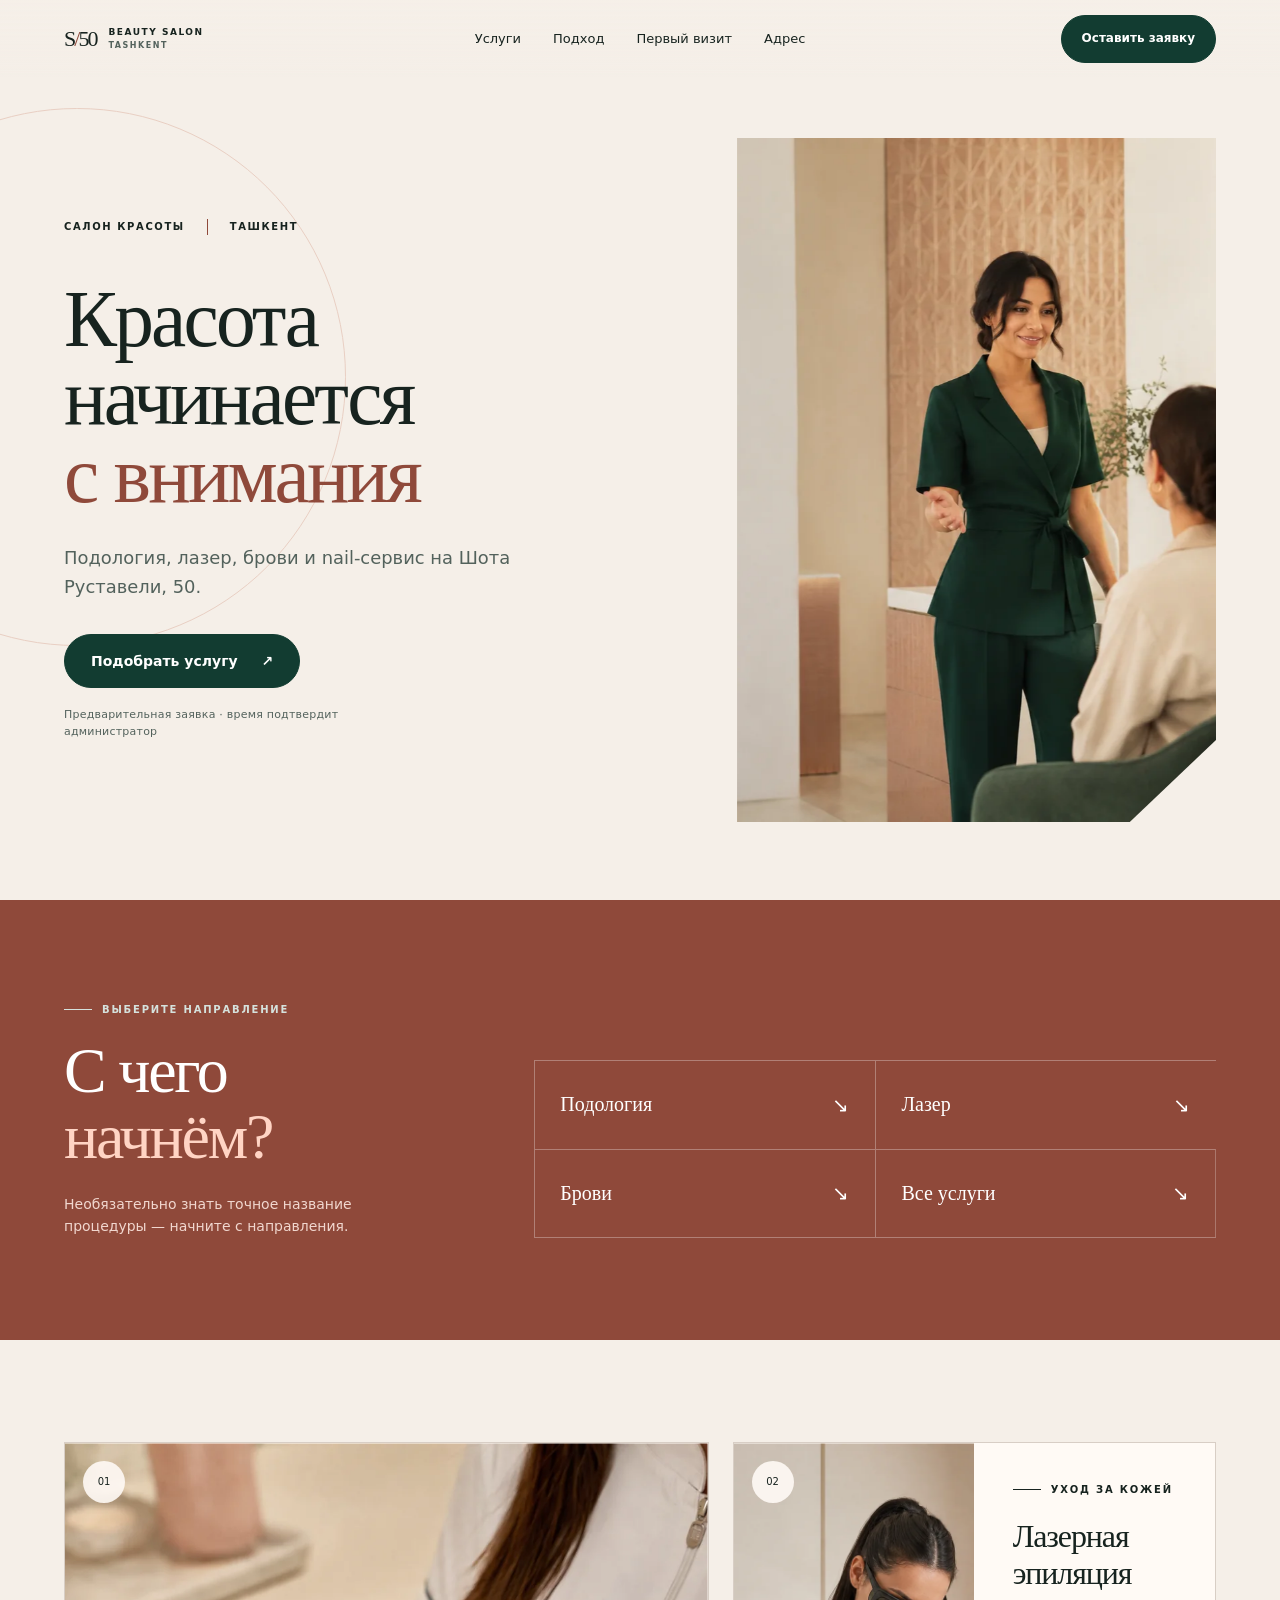
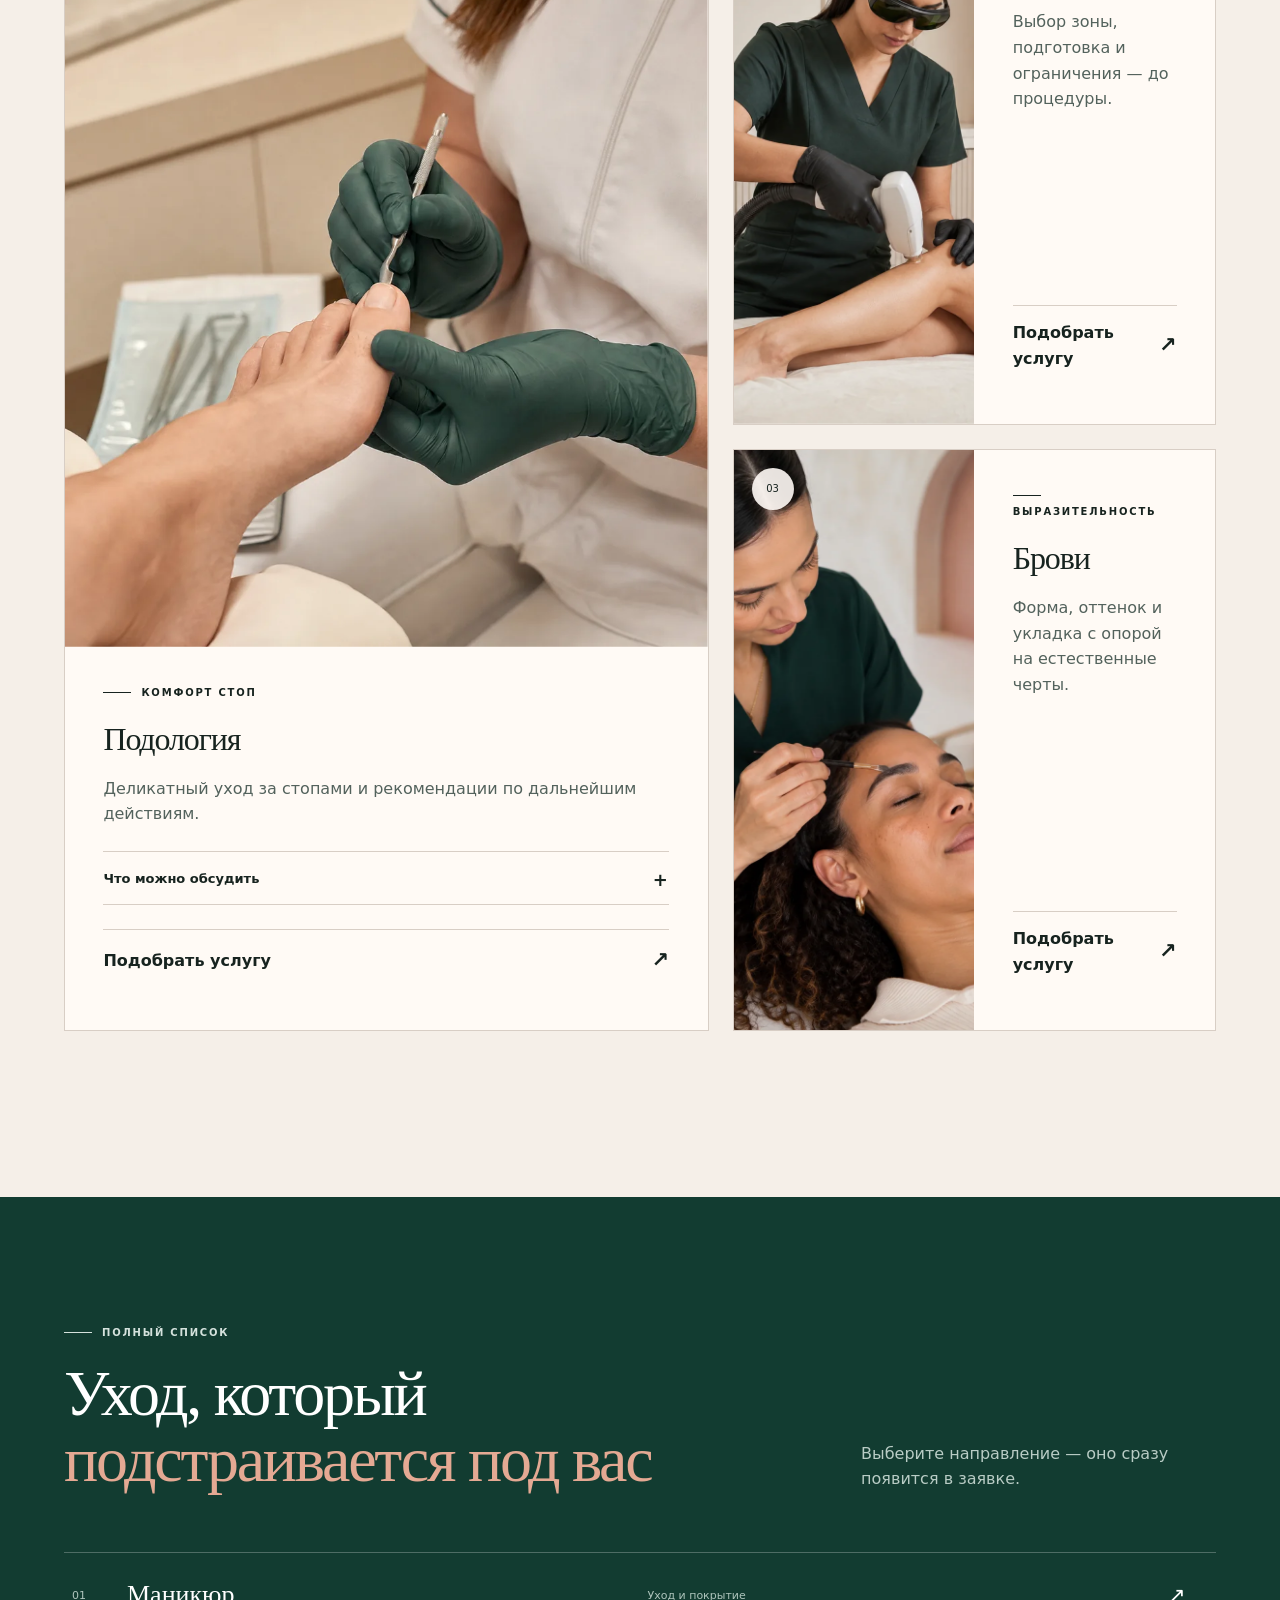
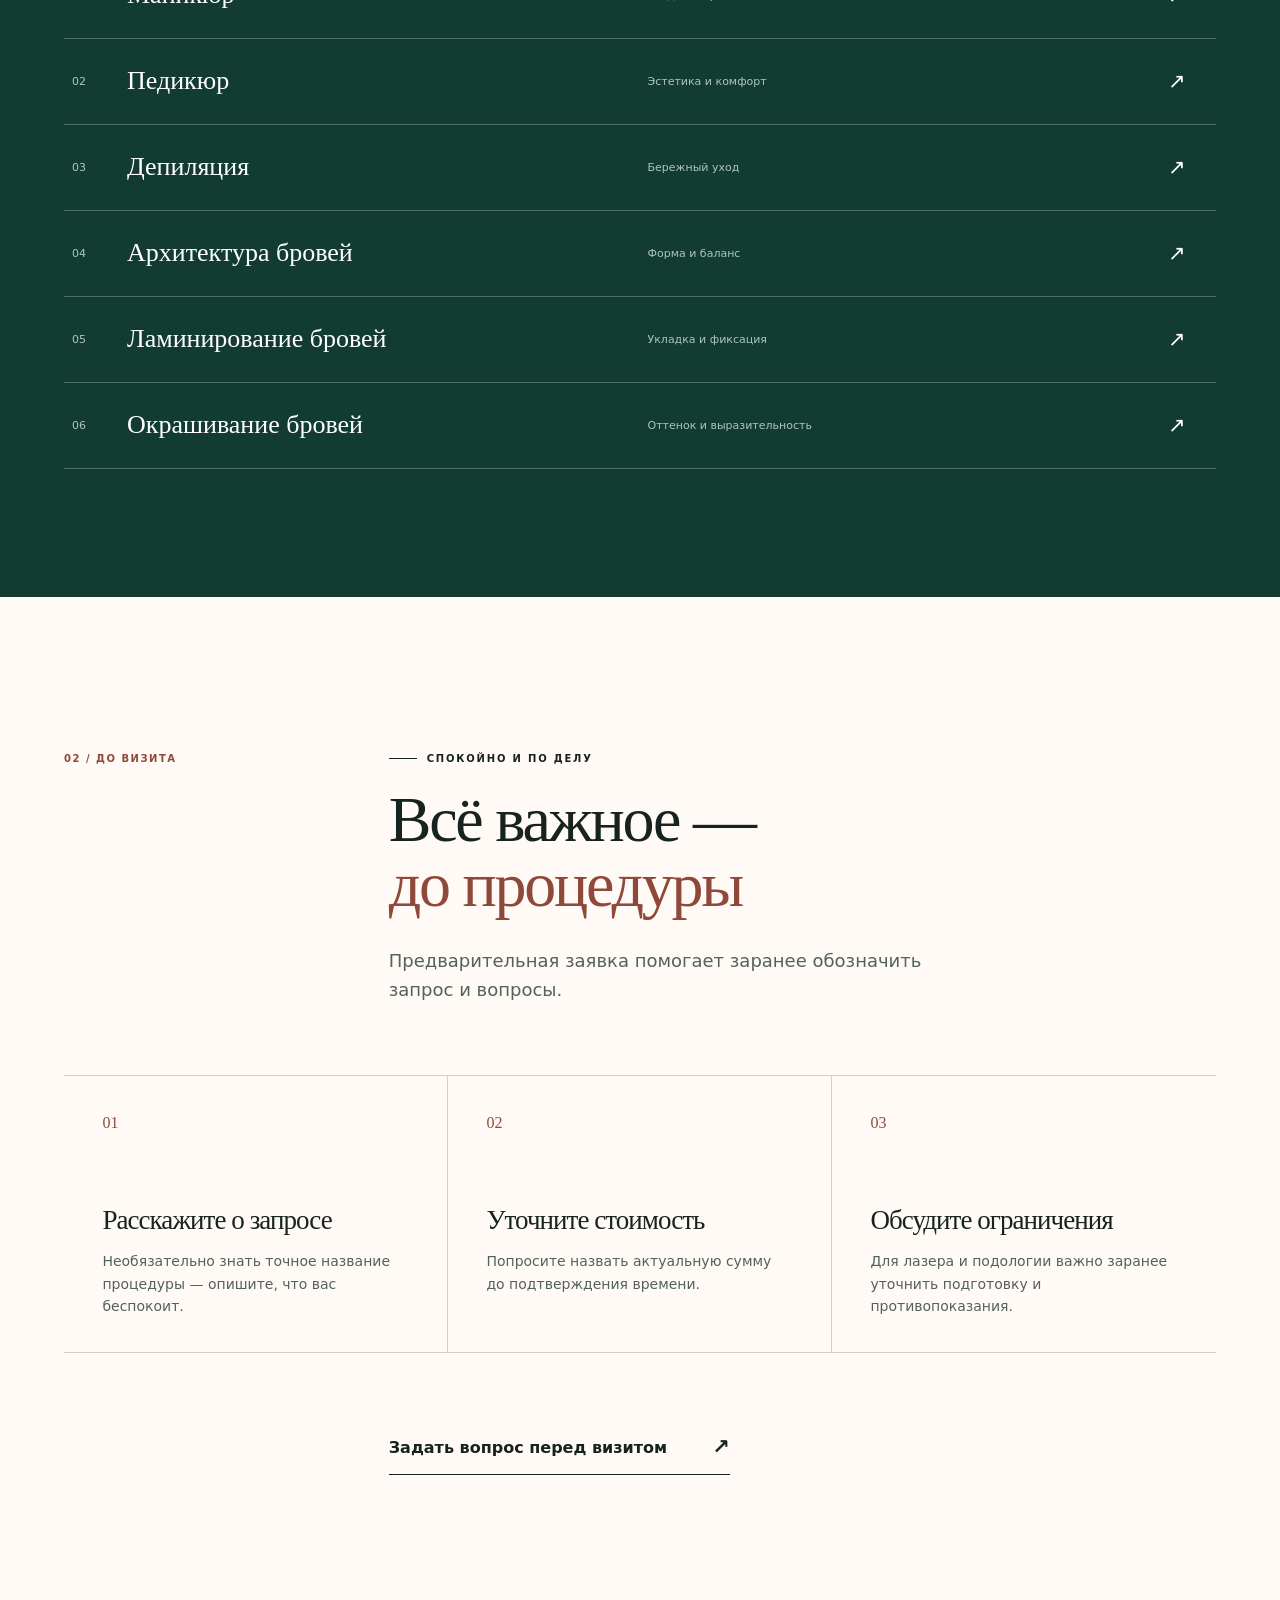
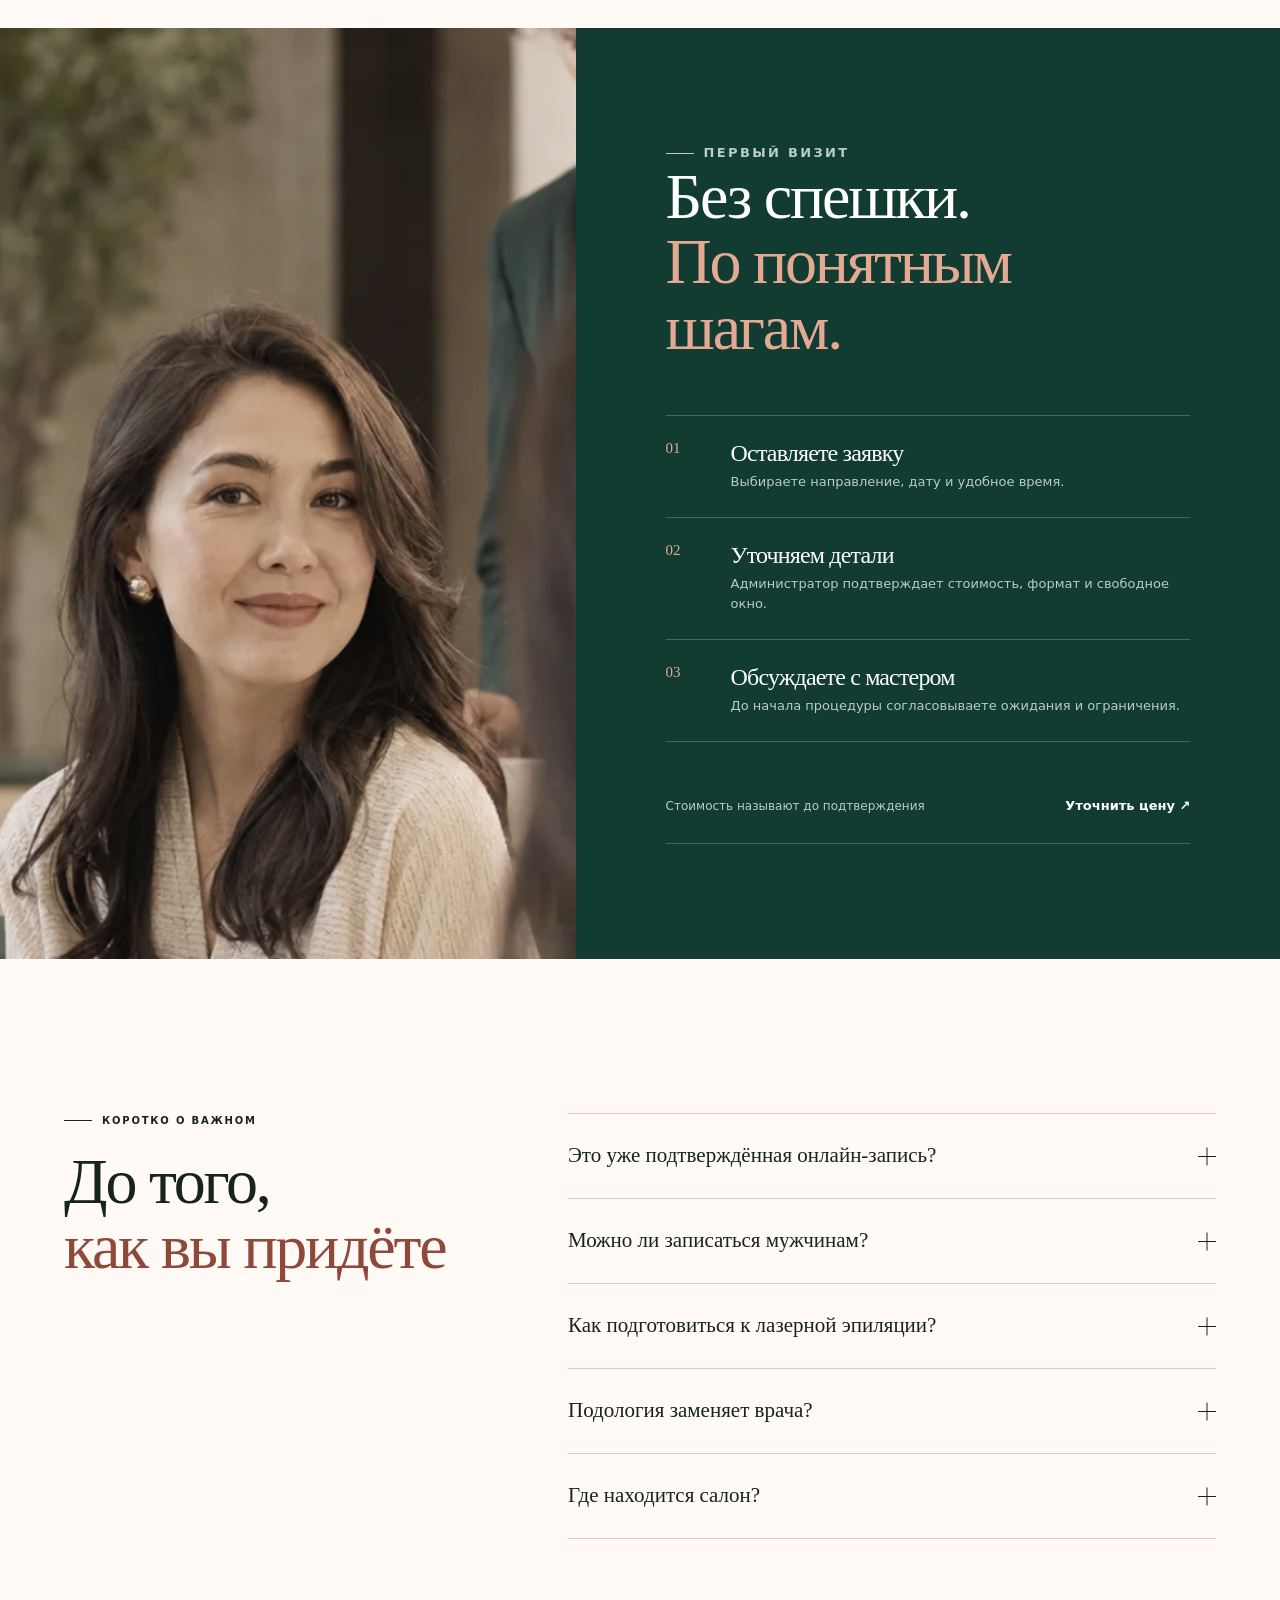
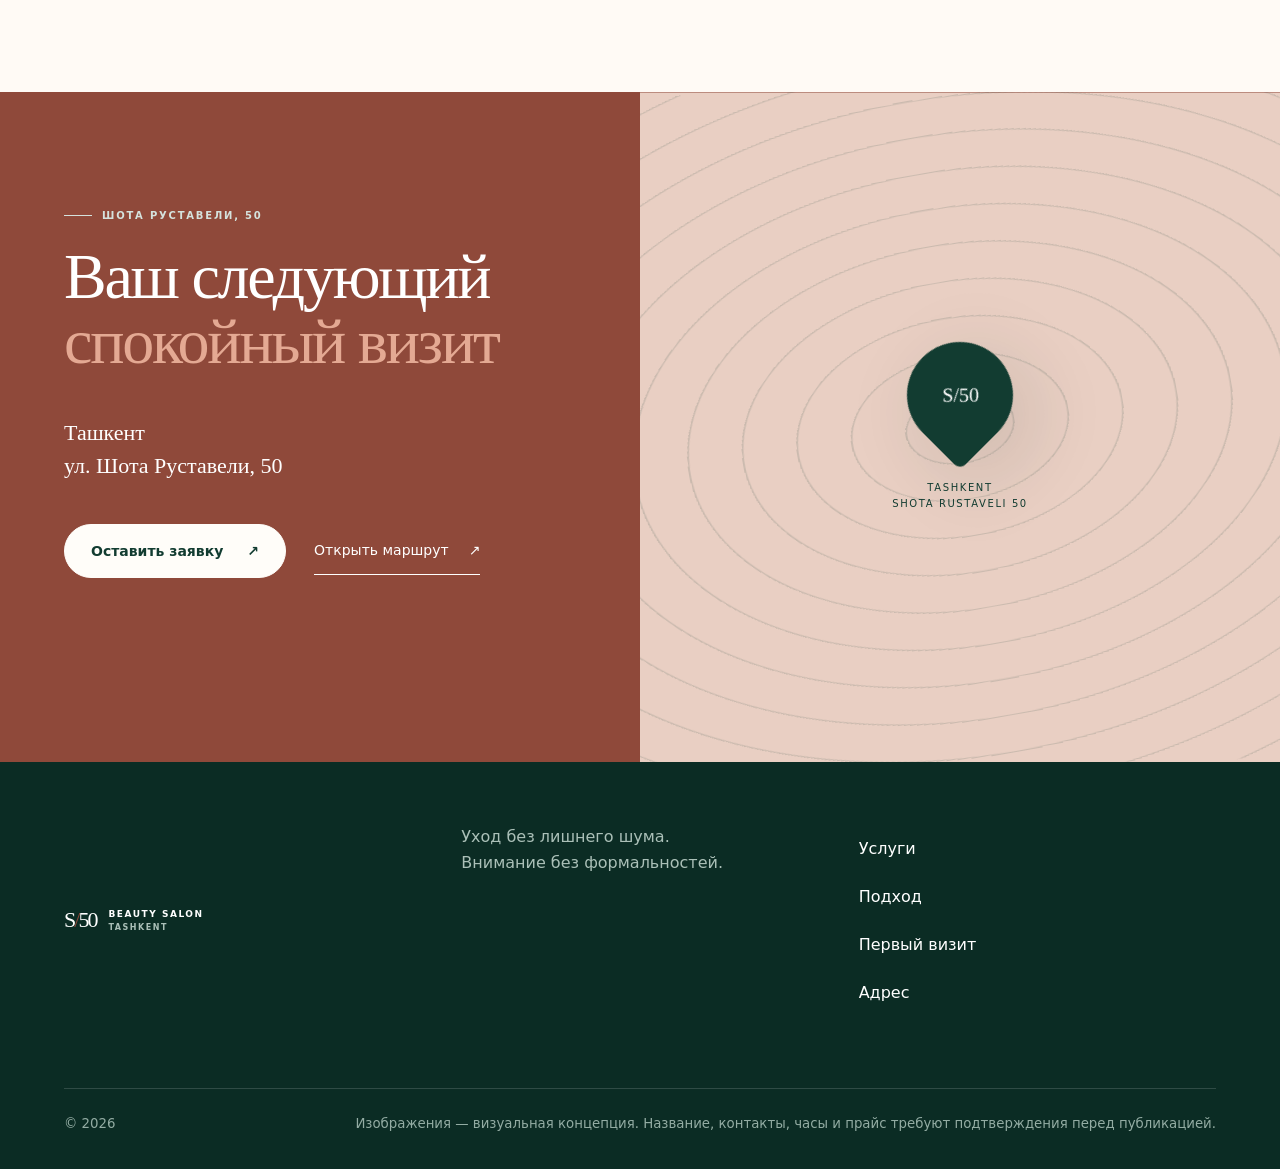
==== commit 4510ef6a: "Fix mobile dialog focus restoration" ====
--- a/index.html
+++ b/index.html
@@ -144,6 +144,6 @@
     </form>
   </dialog>
   <div class="toast" role="status" aria-live="polite" hidden></div>
-  <script src="app.js?v=9" defer></script>
+  <script src="app.js?v=11" defer></script>
 </body>
 </html>
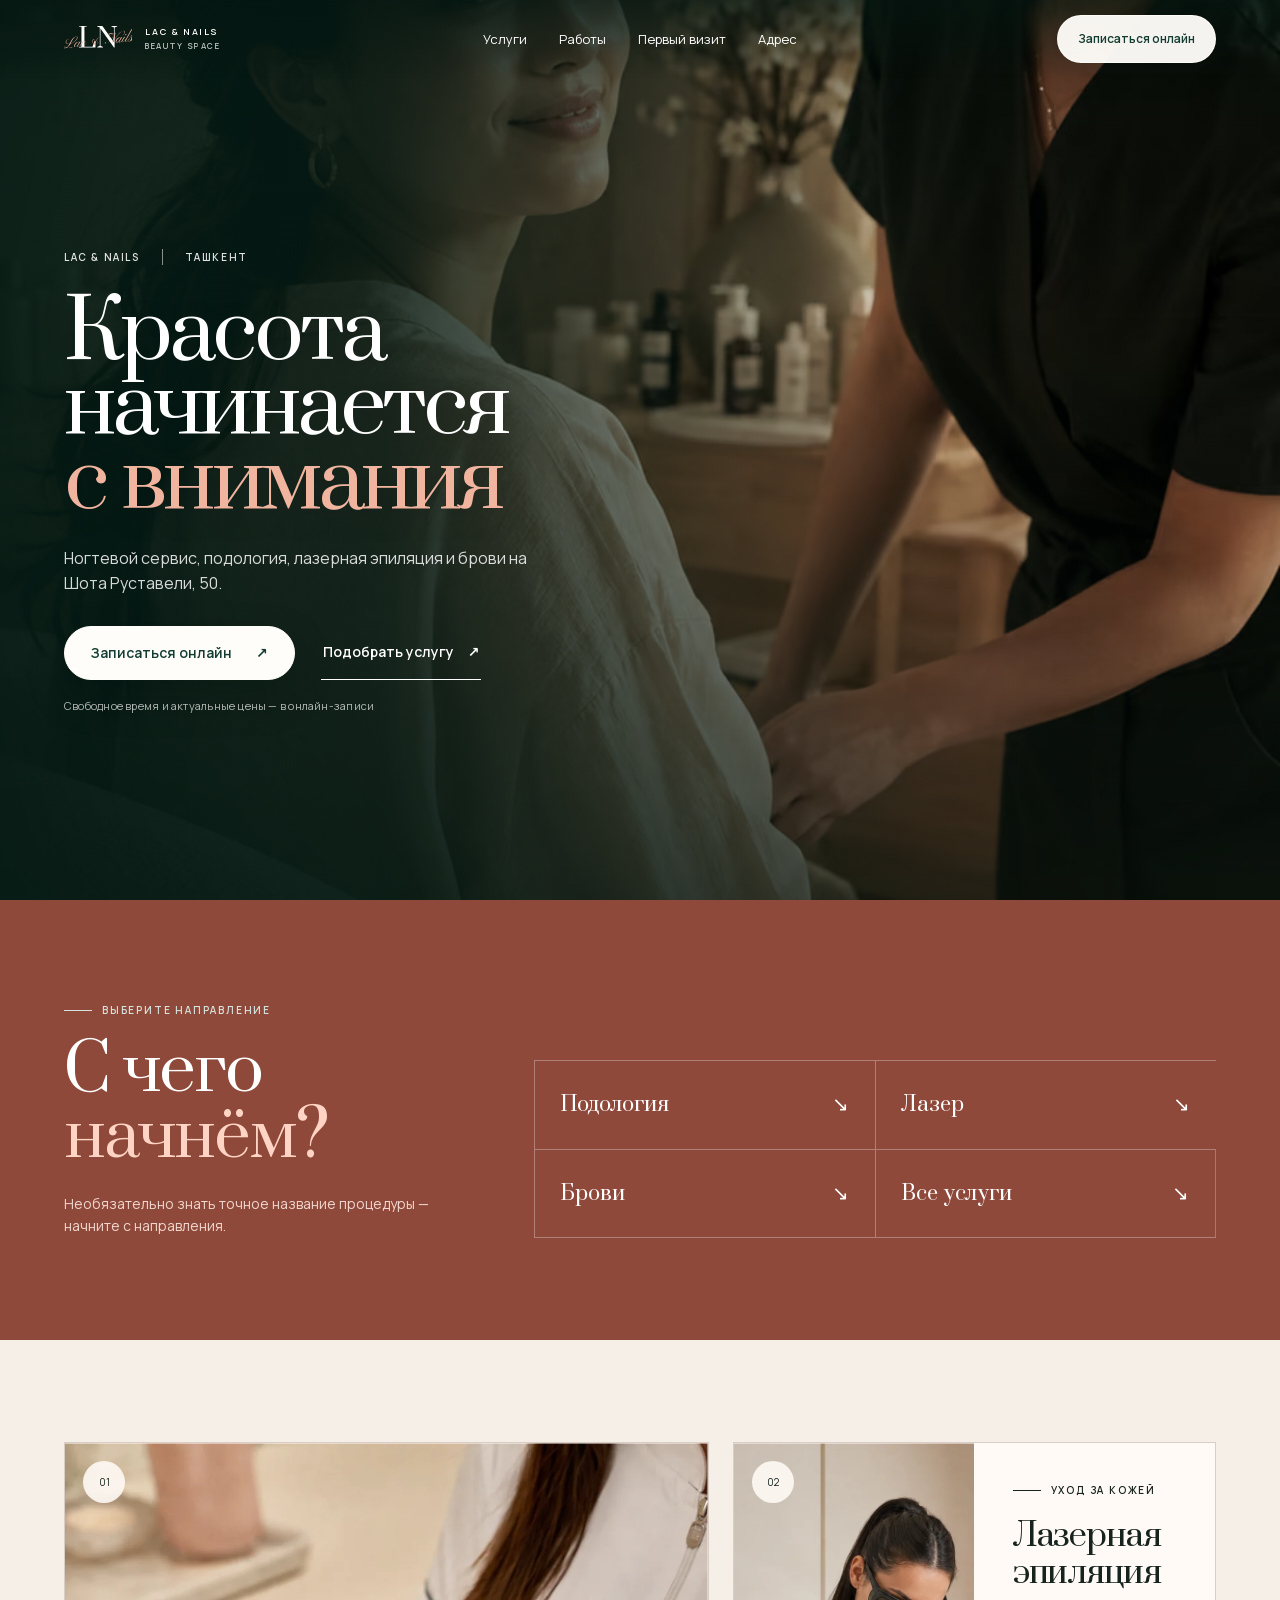
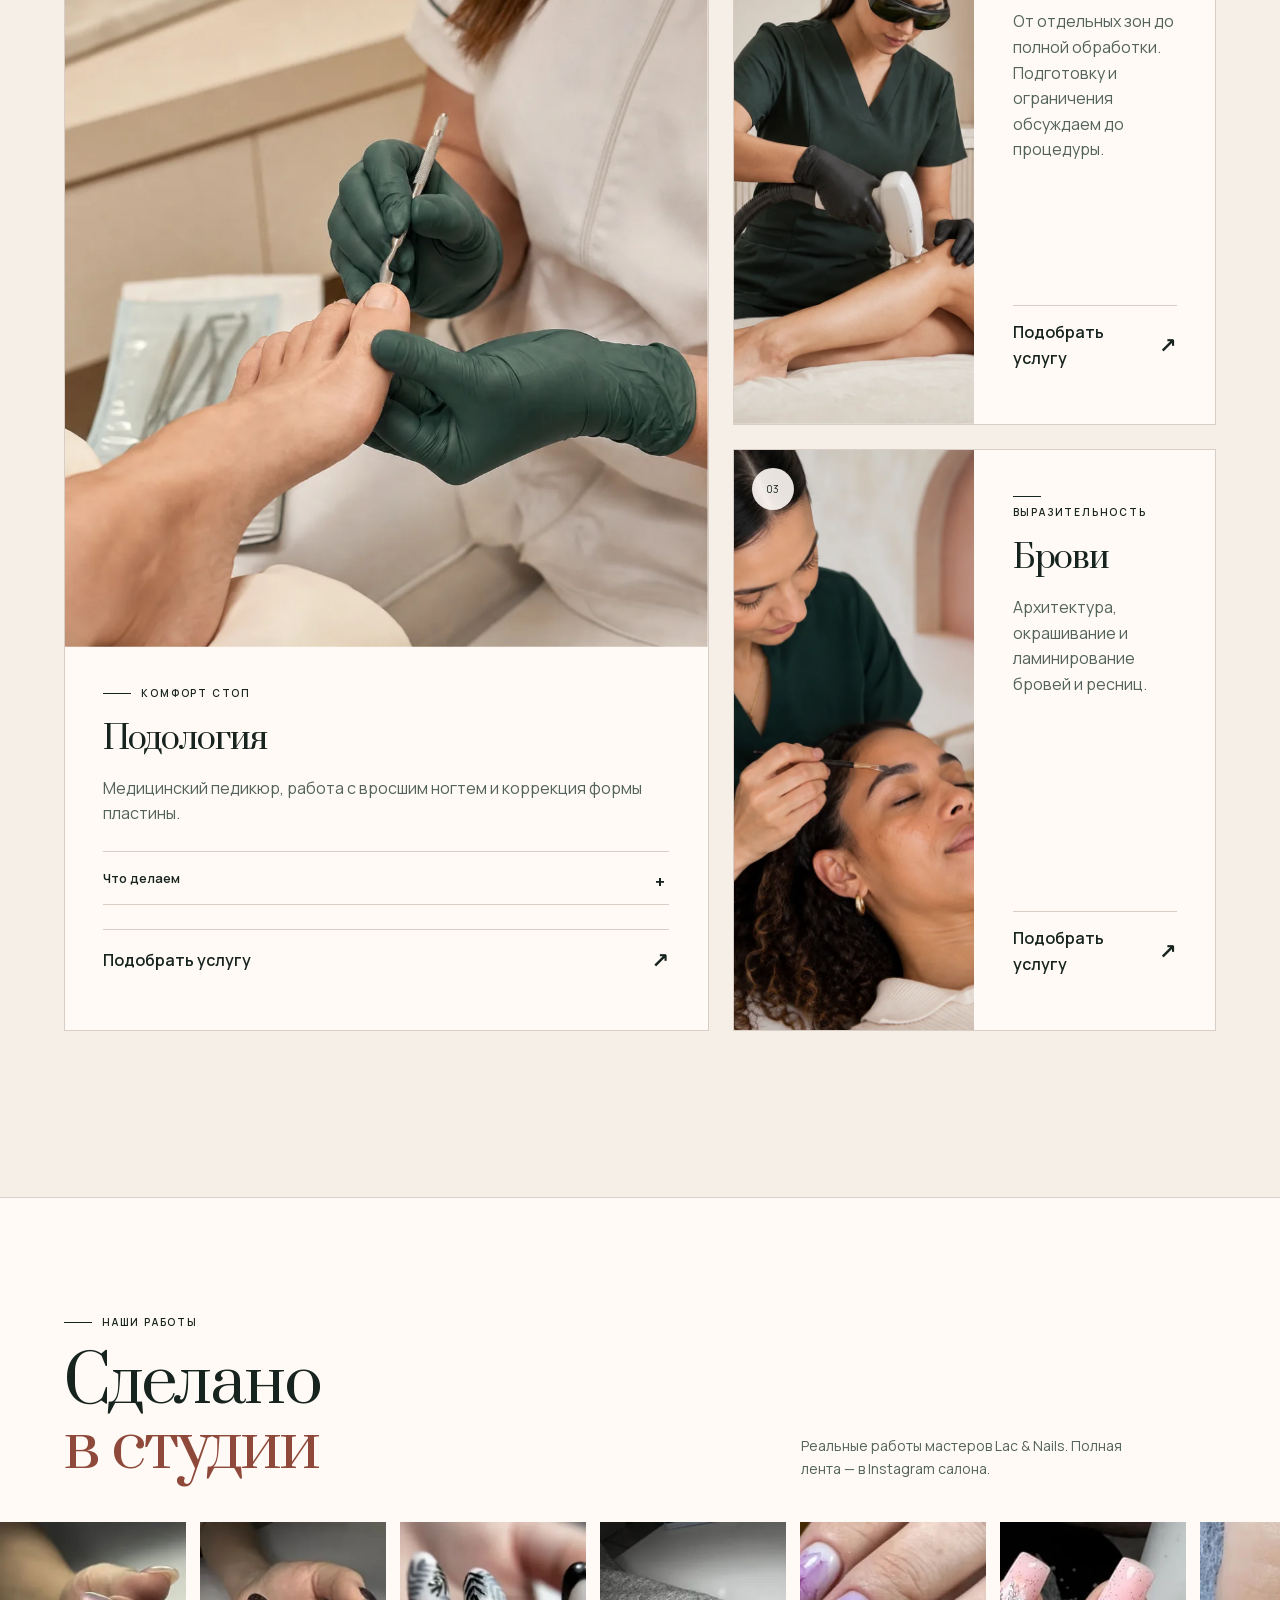
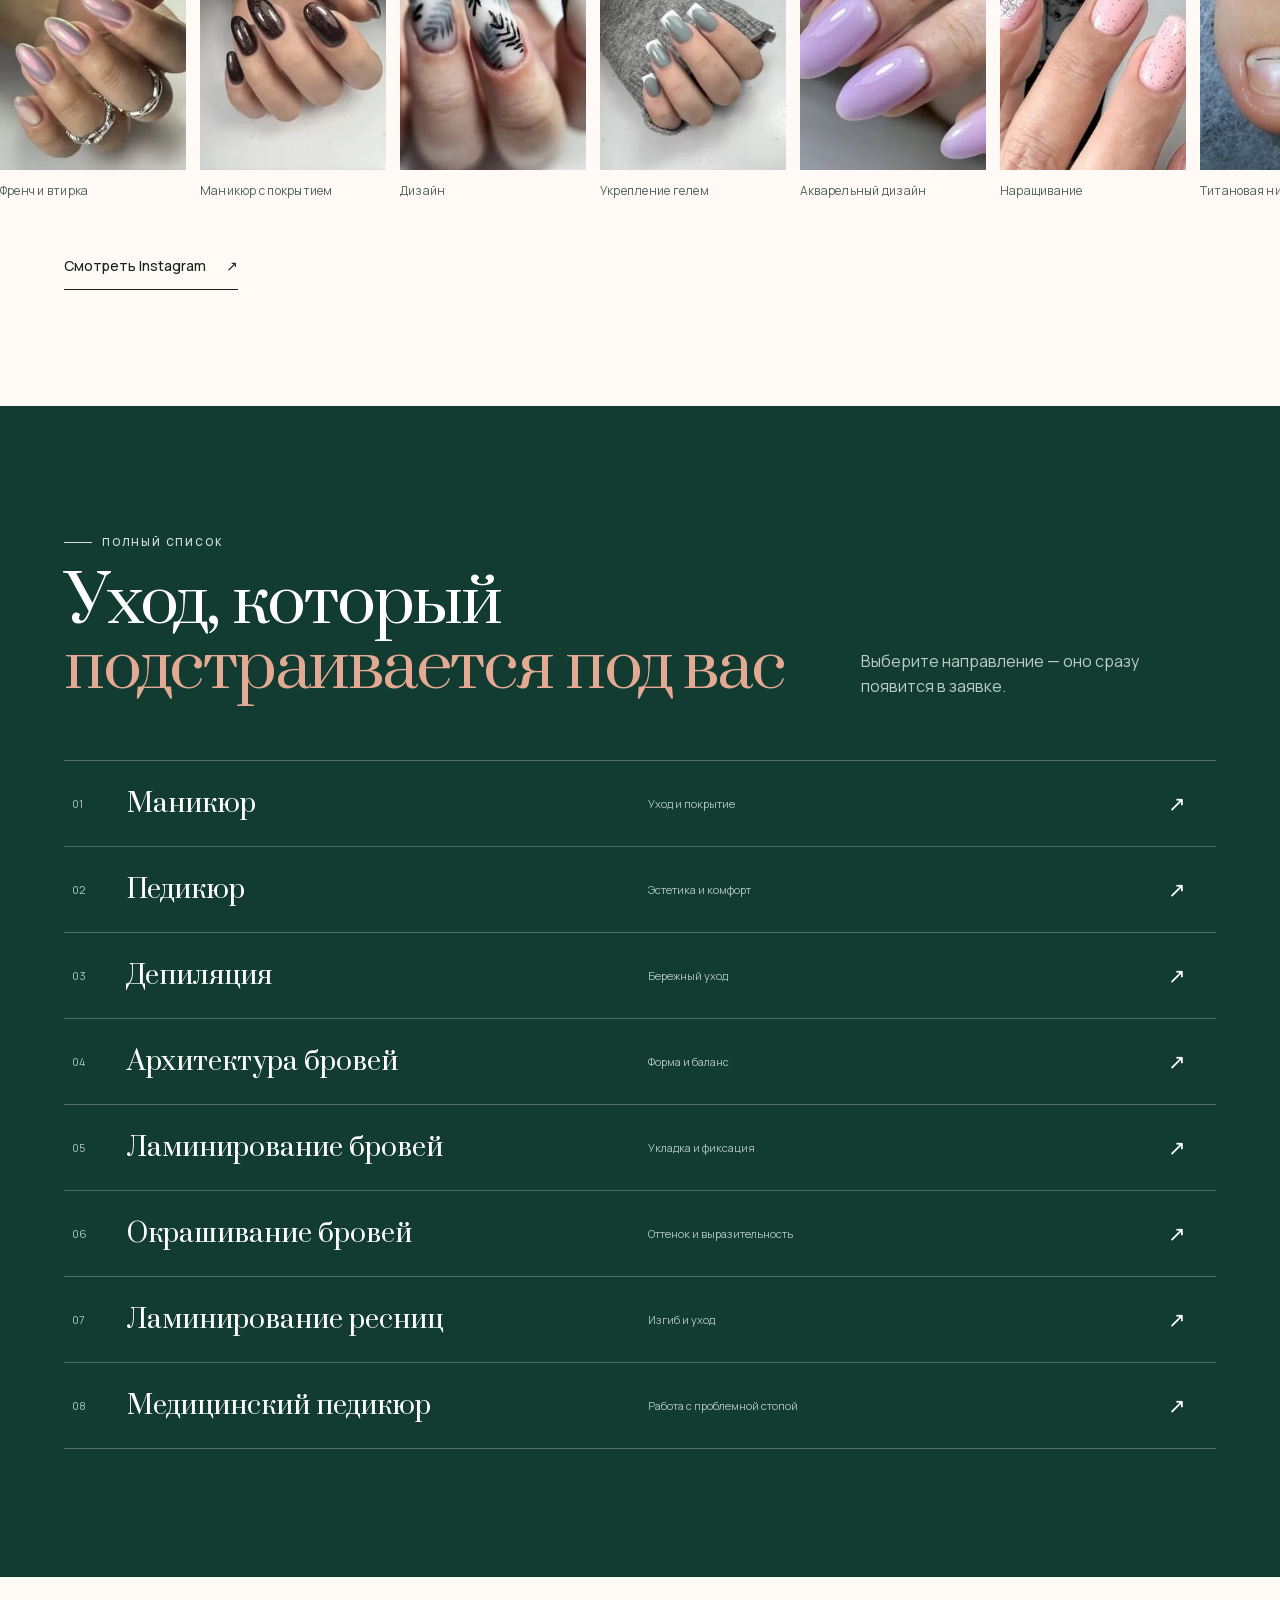
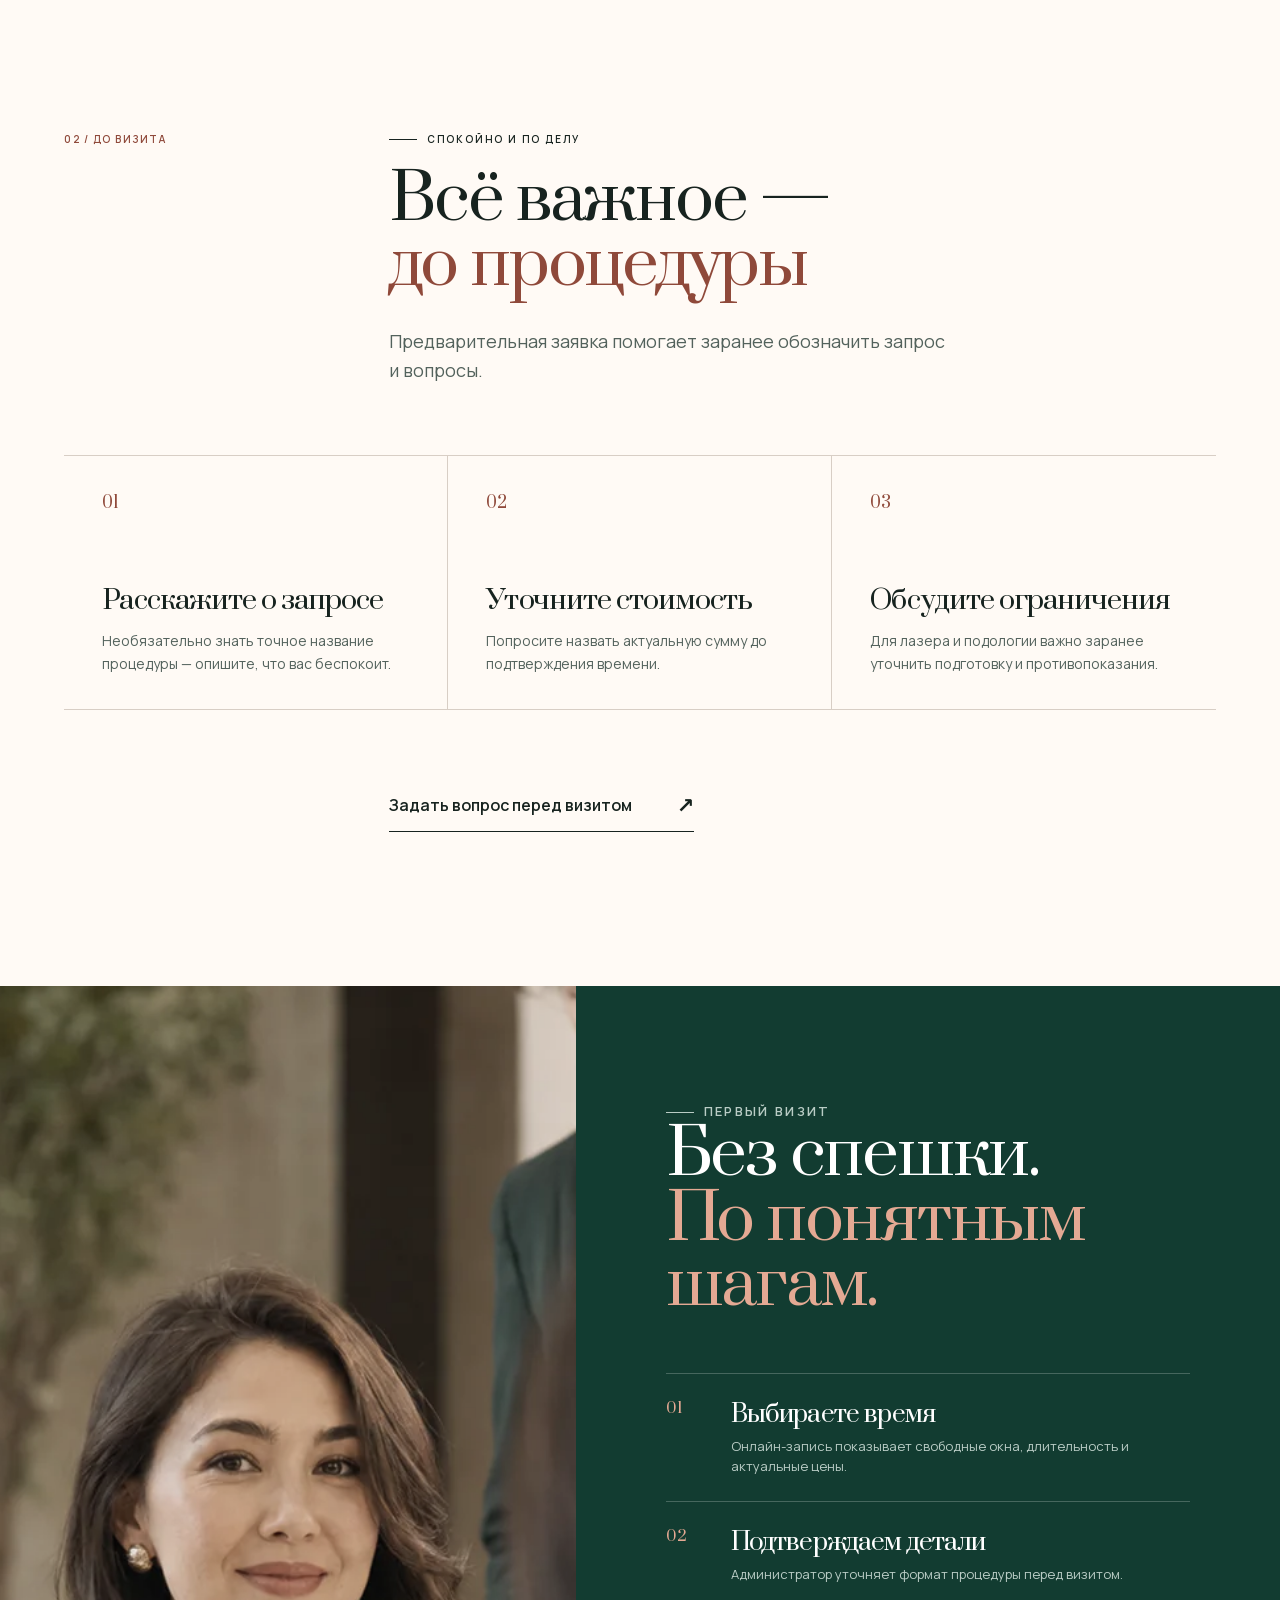
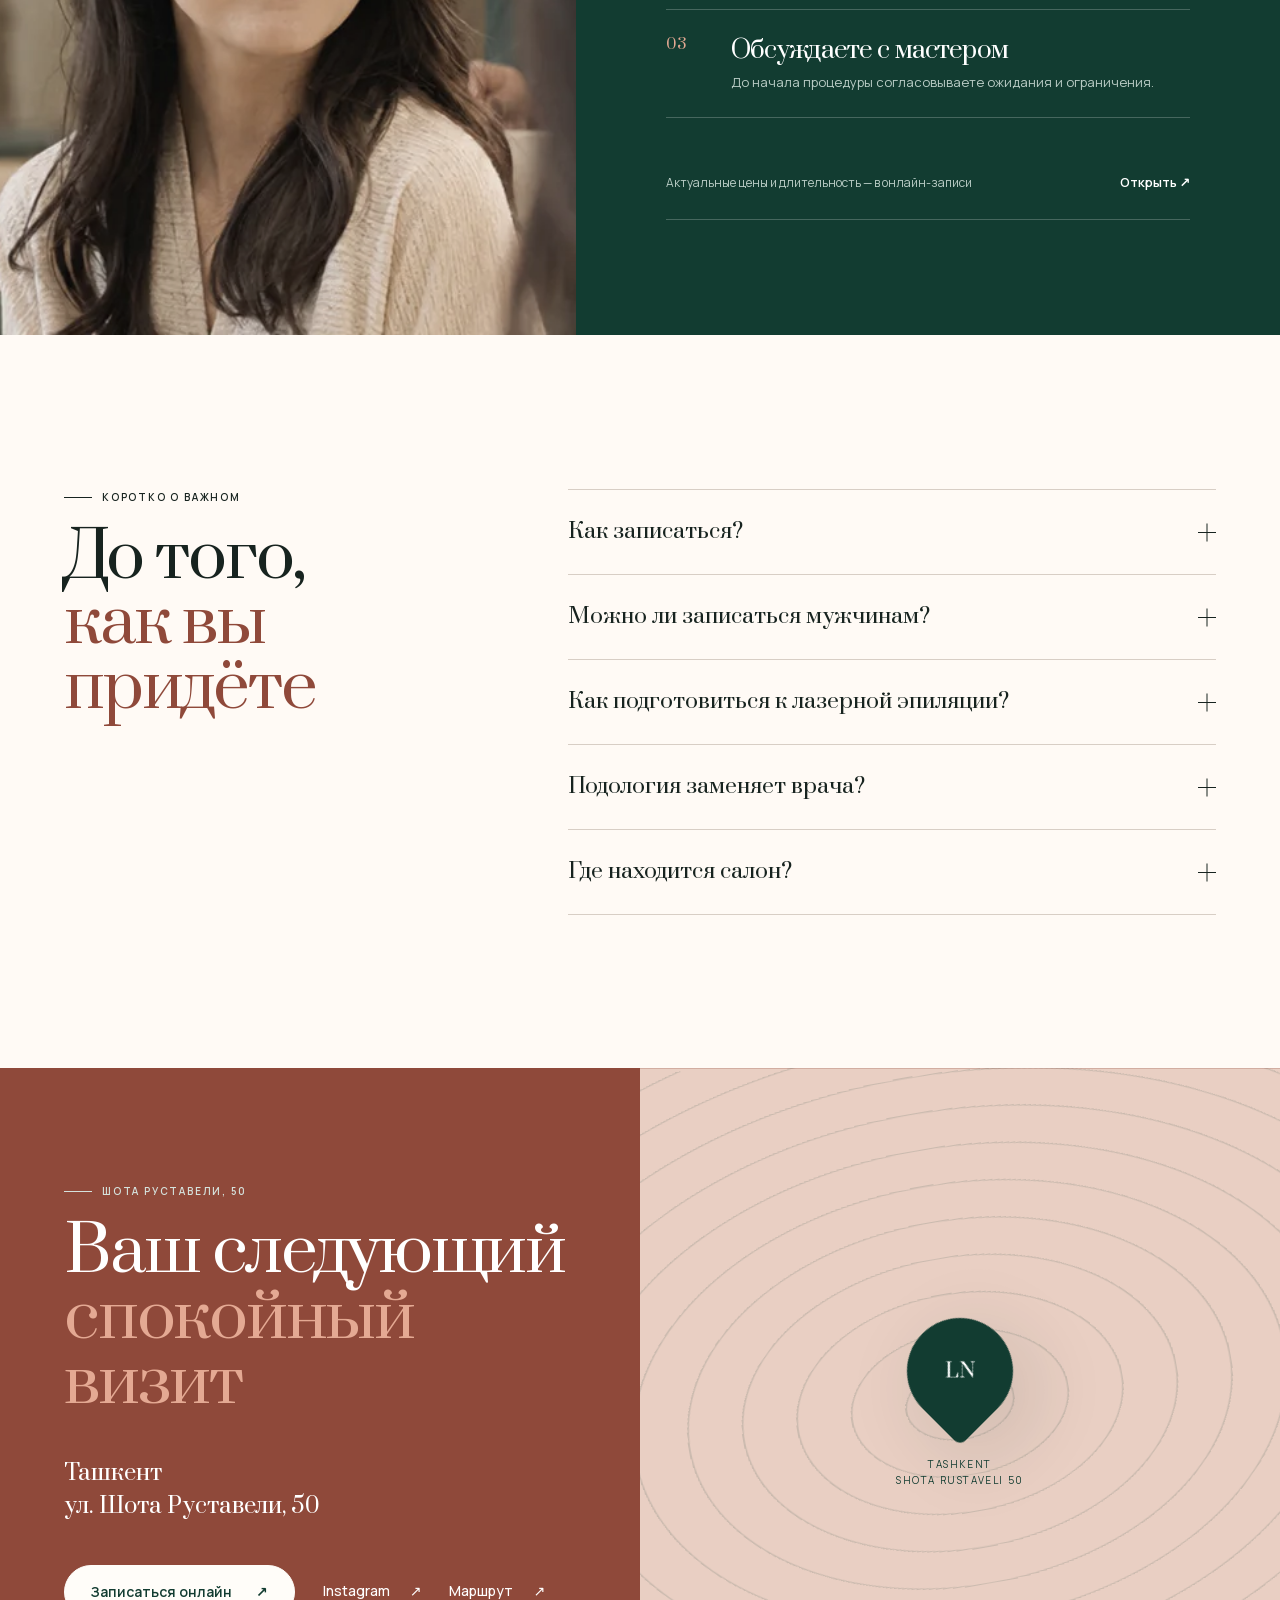
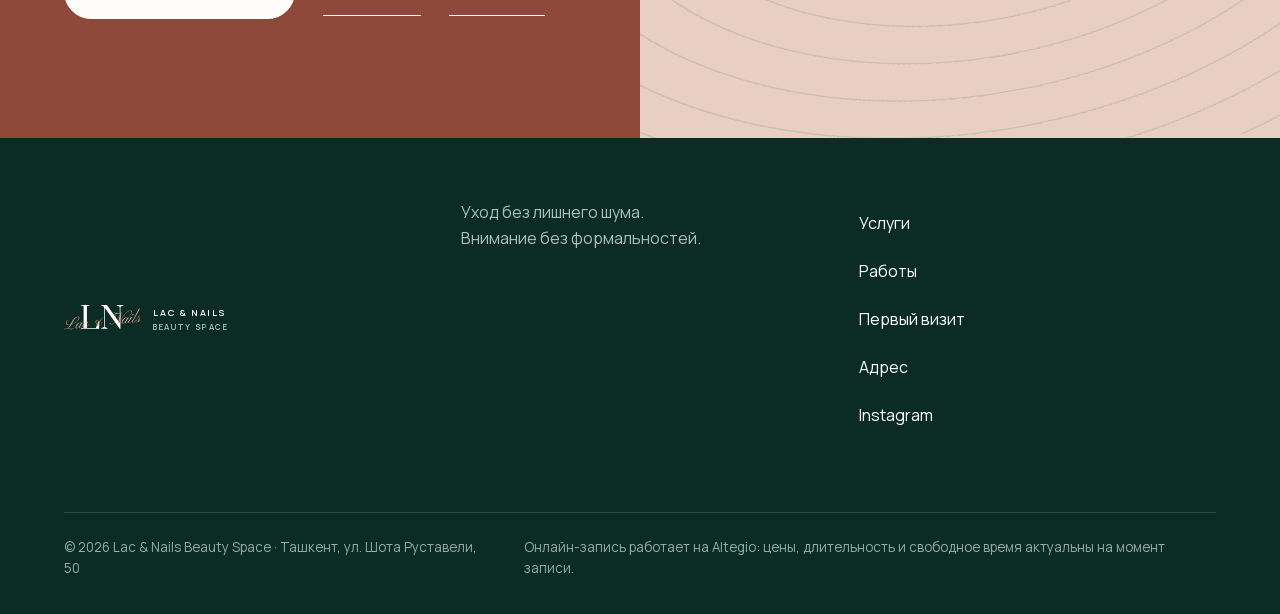
==== commit 896b1e17: "Rebrand to Lac & Nails and connect the real booking funnel The site shipped under the placeholder ma" ====
--- a/index.html
+++ b/index.html
@@ -3,46 +3,56 @@
 <head>
   <meta charset="utf-8">
   <meta name="viewport" content="width=device-width,initial-scale=1,viewport-fit=cover">
-  <title>Салон красоты в Ташкенте — подология, лазер и брови</title>
-  <meta name="description" content="Подология, лазерная эпиляция, оформление бровей, маникюр и педикюр на ул. Шота Руставели, 50 в Ташкенте.">
+  <title>Lac &amp; Nails — ногтевой сервис, подология и лазер в Ташкенте</title>
+  <meta name="description" content="Lac &amp; Nails Beauty Space на Шота Руставели, 50 в Ташкенте: маникюр и педикюр, подология, лазерная эпиляция, брови и ресницы. Онлайн-запись с актуальными ценами и свободным временем.">
   <meta name="theme-color" content="#123c31">
-  <meta property="og:title" content="Салон красоты на Шота Руставели, 50">
-  <meta property="og:description" content="Профессиональный уход с вниманием к человеку и деталям.">
+  <link rel="canonical" href="https://salon-landing-tashkent.pages.dev/">
+  <meta property="og:title" content="Lac &amp; Nails Beauty Space — Ташкент, Шота Руставели, 50">
+  <meta property="og:description" content="Ногтевой сервис, подология и лазерная эпиляция. Онлайн-запись с актуальными ценами и свободным временем.">
   <meta property="og:type" content="website">
   <meta property="og:locale" content="ru_RU">
+  <meta property="og:site_name" content="Lac &amp; Nails Beauty Space">
+  <meta property="og:url" content="https://salon-landing-tashkent.pages.dev/">
+  <meta property="og:image" content="https://salon-landing-tashkent.pages.dev/assets/og.jpg">
+  <meta property="og:image:width" content="1200">
+  <meta property="og:image:height" content="630">
+  <meta property="og:image:alt" content="Lac &amp; Nails Beauty Space — салон на Шота Руставели, 50 в Ташкенте">
+  <meta name="twitter:card" content="summary_large_image">
   <link rel="icon" href="assets/mark.svg" type="image/svg+xml">
+  <link rel="apple-touch-icon" href="assets/mark.svg">
   <link rel="preload" href="assets/hero-mobile.avif" as="image" type="image/avif" media="(max-width: 680px)" fetchpriority="high">
   <link rel="preload" href="assets/hero.webp" as="image" type="image/webp" media="(min-width: 681px)" fetchpriority="high">
-  <link rel="preload" href="assets/manrope-400.ttf" as="font" type="font/ttf" crossorigin>
-  <link rel="preload" href="assets/prata-400.ttf" as="font" type="font/ttf" crossorigin>
-  <link rel="stylesheet" href="styles.css?v=8">
+  <link rel="preload" href="assets/manrope-400.woff2" as="font" type="font/woff2" crossorigin>
+  <link rel="preload" href="assets/prata-400.woff2" as="font" type="font/woff2" crossorigin>
+  <link rel="stylesheet" href="styles.css?v=10">
 </head>
-<body id="top" data-site-status="prototype">
+<body id="top">
   <a class="skip-link" data-skip="main" href="#main">К основному содержанию</a>
+  <svg class="svg-defs" aria-hidden="true" focusable="false"><symbol id="ln-mark" viewBox="0 0 196 78"><path fill="currentColor" d="M43 62V60.4L50.2 59.2V2.4L43 1.3V-0.4H66V1.3L58.8 2.4V60.1H82.1L88.5 43H90.6V62Z M95.9 62V60.4L103.2 57.2V4.4L95.9 1.3V-0.4H110.4L144.1 46.7V4.4L136.8 1.3V-0.4H153.4V1.3L146 4.4V62H144.1L105.1 7.3V57.2L112.6 60.4V62Z"/><g transform="rotate(-6 98 48)"><path fill="var(--logo-script,currentColor)" d="M18.2 54.5Q16.7 54.5 14.9 54.2Q13.1 53.9 11.3 53.4Q9.4 53 8 52.6Q4.7 54 0.6 54Q-1.9 54 -3 53.5Q-4.2 52.9 -4.2 52.3Q-4.2 51.3 -2.8 50.7Q-1.5 50.1 0.7 50.1Q2.3 50.1 4 50.5Q5.6 50.9 7.7 51.6Q9.3 50.5 11.1 48.6Q12.9 46.6 15.2 43.6Q10.7 43.4 8 41.6Q5.3 39.8 5.3 37Q5.3 35.2 6.5 33.4Q7.7 31.7 9.6 30.5Q11.5 29.4 13.7 29.4Q14.1 29.4 14.2 29.5Q14.2 29.6 14.2 29.7Q14.2 29.8 14.1 29.8Q14 29.9 13.5 29.9Q11.3 30.1 9.8 31.2Q8.4 32.2 7.6 33.7Q6.9 35.1 6.9 36.5Q6.9 39.8 9.3 41.4Q11.6 42.9 15.6 42.9Q16.3 42 17 40.9Q17.7 39.9 18.5 38.7Q22.1 33.4 25.2 30.1Q28.4 26.8 31.3 25.4Q34.3 23.9 37.4 23.9Q39 23.9 39.9 24.6Q40.9 25.3 40.9 26.5Q40.9 28.3 39.6 30.4Q38.2 32.5 35.8 34.6Q33.5 36.7 30.5 38.5Q27.6 40.3 24.4 41.6Q21.3 42.9 18.4 43.3Q16 46.5 13.7 48.6Q11.4 50.8 9 52.1Q10.8 52.8 13.1 53.1Q15.4 53.5 18.3 53.5Q20.7 53.5 22.2 53Q23.7 52.6 24.4 52Q25.1 51.5 25.4 51.3Q25.7 50.9 25.8 51.2Q25.9 51.3 25.7 51.6Q25.6 51.8 25.4 52Q23.7 53.5 21.9 54Q20.1 54.5 18.2 54.5ZM18.9 42.7Q21.7 42.2 24.7 40.9Q27.6 39.6 30.2 37.9Q32.9 36.1 35 34.1Q37.1 32.1 38.3 30.1Q39.5 28.1 39.5 26.4Q39.5 25.6 38.9 25Q38.2 24.4 37.2 24.4Q33.8 24.4 30.4 27.2Q27.1 30 23.9 35.1Q22.6 37.2 21.3 39.1Q20.1 41 18.9 42.7ZM0.3 53.5Q2.1 53.5 3.7 53.2Q5.2 53 6.7 52.2Q5.3 51.8 3.7 51.5Q2.1 51.2 0.8 51.2Q-3.6 51.2 -3.6 52.3Q-3.6 52.6 -2.5 53.1Q-1.5 53.5 0.3 53.5Z M31.1 54Q29.7 54 29.1 53.3Q28.4 52.5 28.4 51.2Q28.4 49.8 29 48.2Q29.7 46.5 31.1 44.9Q34 41.5 36.5 40.4Q39 39.3 41.2 39.3Q42.4 39.3 43.1 39.8Q43.9 40.2 43.9 41Q43.9 41.7 43.6 42.3Q44.3 41.5 44.8 40.9Q45.3 40.3 45.8 39.7Q46.3 39.9 47 39.9Q47.3 39.9 47.9 39.9Q48.4 39.8 48.7 39.8L41.4 48.5Q40 50.2 39.4 51.2Q38.8 52.2 38.8 52.8Q38.8 53.4 39.5 53.4Q40.7 53.4 41.9 52.8Q43.2 52.1 44.4 51Q45.6 50 46.6 48.8Q47.7 47.7 48.5 46.7Q49.3 45.7 49.7 45.2L50.1 45.6Q49.7 46.1 48.8 47.1Q47.9 48.2 46.8 49.3Q45.7 50.5 44.5 51.6Q43.2 52.7 41.8 53.4Q40.5 54 39.2 54Q37 54 37 52.7Q37 52.2 37.2 51.7Q37.4 51.2 38 50.4Q38.5 49.6 39.6 48.2L39.4 48.2Q36.8 51.4 34.6 52.7Q32.3 54 31.1 54ZM31.2 53.4Q32.5 53.4 34.8 51.8Q37 50.2 40.2 46.5Q40.7 45.8 41.2 45.3Q41.6 44.8 42 44.3Q42.5 43.5 42.9 42.7Q43.3 41.9 43.3 41.2Q43.3 40.6 42.8 40.3Q42.4 39.9 41.8 39.9Q40.7 39.9 38.4 41.5Q36 43 33.2 46.3Q31.6 48.2 30.9 49.7Q30.2 51.2 30.2 52.3Q30.2 53.4 31.2 53.4Z M51.7 54.1Q49.4 54.1 48.3 53Q47.3 51.9 47.3 50.3Q47.3 48.9 47.9 47.3Q48.6 45.8 49.9 44.1Q52.3 41.4 54.9 40.3Q57.5 39.2 59.4 39.3Q60.8 39.3 61.4 40Q61.9 40.6 62 41.3Q62 42.2 61.3 42.9Q60.5 43.6 59.7 43.6Q59.2 43.6 58.8 43.3Q58.3 43 58.3 42.4Q58.3 41.8 58.8 41.4Q59.2 41 59.9 40.9Q60.4 40.9 61 41.2V41.1Q61 40.5 60.6 40.2Q60.3 39.8 59.4 39.8Q57.9 39.8 55.9 41.4Q53.9 43 51.4 46.3Q50.2 47.9 49.8 49.1Q49.3 50.3 49.3 51.2Q49.3 52.2 50 52.8Q50.7 53.5 51.8 53.5Q53.8 53.5 55.5 52.8Q57.3 52.1 58.7 51Q60.2 49.9 61.4 48.8Q62.5 47.6 63.3 46.7Q64 45.7 64.3 45.3Q64.4 45.2 64.7 45.4Q64.9 45.5 64.8 45.6Q64.5 46.1 63.7 47Q62.9 48 61.7 49.2Q60.5 50.4 59 51.6Q57.4 52.7 55.6 53.4Q53.7 54.1 51.7 54.1Z M87.4 53.6Q87.1 53.5 86.5 53.5Q85.9 53.5 85.4 53.5Q85.2 53.5 84.8 53.5Q84.4 53.5 83.9 53.6Q84.4 52.8 84.9 52Q85.3 51.3 85.7 50.6Q84.1 49.3 83 47.3Q82 45.3 82 43Q82 40.5 83.2 38.9Q84.4 37.3 86.1 37.3Q87.4 37.3 88.5 38.5Q89.5 39.6 89.5 41.9Q89.5 43.1 88.9 45.1Q88.2 47.1 87.2 49.2Q89.9 44.9 92.3 41.9Q94.7 38.9 96.8 36.7Q98.9 34.6 100.8 32.9Q101.1 32.5 101.4 32.5Q101.6 32.5 101.6 32.7Q101.6 32.9 100.9 33.5Q98.7 35.7 96.5 38.5Q94.2 41.4 92.1 44.7Q90.1 48 88.4 51.4Q89.7 52 91.2 52Q94 52 96 50.3Q96.9 49.5 97.4 48.5Q97.9 47.5 97.9 46.4Q97.9 46.4 97.9 46.1Q97 46.1 97 45.3Q97 45.1 97.2 44.9Q97.4 44.7 97.7 44.7Q98.7 44.7 98.7 46.1Q98.7 47.4 98.1 48.6Q97.4 49.9 96.3 50.7Q94.1 52.6 91.1 52.6Q89.6 52.6 88.1 52ZM86.1 50Q87.5 47.3 88.2 45.2Q88.9 43.1 88.9 41.6Q88.9 40 88.1 39.1Q87.3 38.1 86.4 38.1Q85.6 38.1 84.9 38.8Q84.1 39.5 83.7 40.6Q83.2 41.7 83.2 43Q83.2 45.1 84 46.9Q84.7 48.7 86.1 50Z M138 54.4Q137.7 54.4 137.7 54.1Q137.7 53.9 137.9 53.8Q138 53.7 138.1 53.6Q138.2 53.5 138.3 53.4Q138.9 52.8 139.3 51.8Q139.7 50.9 140.2 49.4Q140.7 47.9 141.4 45.7Q142.5 41.9 144.6 37.2Q146.8 32.5 149.4 28Q147.7 30.1 146.4 31.8Q145 33.5 143.6 35.1Q142.2 36.8 140.6 38.6Q139 40.5 136.9 42.8Q131.9 48.3 128.2 51.2Q124.6 54 121.9 54Q119.7 54 118.6 53.2Q117.6 52.3 117.6 51.1Q117.6 50.2 118.2 49.8Q118.9 49.3 119.5 49.3Q119.9 49.3 120.3 49.6Q120.6 49.8 120.6 50.3Q120.6 50.7 120.3 51.1Q119.9 51.4 119.4 51.4Q119.2 51.4 118.9 51.4Q118.6 51.3 118.4 51.2V51.3Q118.4 52.2 119.2 52.9Q120.1 53.5 121.8 53.5Q123.2 53.5 125.2 52.4Q127.3 51.2 130.2 48.7Q133.1 46.1 137.1 41.6Q143.9 34 147.4 29.6Q151 25.1 151.3 24.6Q151.7 24.1 151.9 24.1Q152.1 24.1 152.1 24.3Q152.1 24.5 152 24.6L151.7 25.2Q151.1 26.1 150.8 26.9Q150.5 27.7 150.3 28.6Q149.9 29.7 149.6 30.9Q149.3 32.1 148.9 33.7Q148.4 35.2 147.6 37.4Q146.7 39.7 145.8 41.6Q145 43.4 143.9 45.4Q142.8 47.4 141.2 50.2Q142.2 49 143.9 46.9Q145.6 44.9 147.7 42.5Q149.8 40 152 37.5Q154.3 35 156.4 32.8Q160.2 28.9 163.2 26.5Q166.3 24.1 168.9 23Q171.5 21.9 173.9 21.9Q176.2 21.9 177.3 22.9Q178.5 23.9 178.5 25.7Q178.5 27 177.6 28.6Q176.6 30.3 174.9 31.8Q173.2 33.3 170.9 34.4Q170.1 34.8 169.7 34.8Q169.5 34.8 169.5 34.6Q169.5 34.4 169.9 34.3Q171.6 33.6 173.3 32.3Q175 31 176.1 29.3Q177.1 27.7 177.1 26Q177.1 24.4 176.2 23.4Q175.3 22.5 173.7 22.5Q171.3 22.5 168.4 23.9Q165.6 25.2 162.1 28.2Q158.6 31.2 154.1 36.2Q150.5 40.1 147.6 43.5Q144.7 46.9 142.6 49.4Q140.5 52 139.2 53.4Q138.7 54.1 138.4 54.2Q138.2 54.4 138 54.4ZM128.5 36.5Q126.8 36.5 125.3 35.8Q123.9 35.2 123 33.9Q122.1 32.6 122.1 30.6Q122.1 28.5 123.3 26.9Q124.6 25.3 126.7 24.4Q128.9 23.4 131.8 23.4Q133.3 23.4 134.7 23.6Q136.1 23.9 137.8 24.5Q138.9 25 139.9 25.5Q140.8 25.9 142.1 26.5Q142.8 26.8 143.6 27Q144.3 27.2 145.1 27.2Q145.8 27.2 146.7 26.8Q147.5 26.5 148.1 26Q148.5 25.7 148.6 25.7Q148.8 25.7 148.8 25.8Q148.8 26 148.5 26.3Q147.9 26.9 147 27.3Q146.1 27.8 145.1 28Q144.2 28.3 143.5 28.3Q142.2 28.3 140.4 27.8Q138.7 27.3 137.4 26.5Q135.7 25.5 134.5 25Q133.4 24.6 132.5 24.4Q131.6 24.2 130.7 24.2Q128.6 24.2 126.8 25.1Q125 25.9 123.9 27.4Q122.8 28.8 122.8 30.7Q122.8 33 124.3 34.5Q125.8 36 128.4 36Q129.9 36 131.3 35.3Q132.7 34.7 133.6 33.5Q134.6 32.4 134.6 30.8Q134.6 29.9 134 29.3Q133.8 29.5 133.6 29.6Q133.4 29.7 133.1 29.7Q132.7 29.7 132.4 29.5Q132.1 29.2 132.1 28.8Q132.1 28.4 132.4 28.1Q132.6 27.8 133.1 27.8Q133.9 27.8 134.6 28.6Q135.2 29.4 135.2 30.7Q135.2 32.4 134.2 33.7Q133.3 35 131.7 35.8Q130.2 36.5 128.5 36.5Z M151.6 54Q150.2 54 149.6 53.3Q149 52.5 149 51.2Q149 49.8 149.6 48.2Q150.2 46.5 151.6 44.9Q154.5 41.5 157 40.4Q159.6 39.3 161.8 39.3Q162.9 39.3 163.7 39.8Q164.5 40.2 164.5 41Q164.5 41.7 164.2 42.3Q164.9 41.5 165.4 40.9Q165.8 40.3 166.3 39.7Q166.9 39.9 167.6 39.9Q167.9 39.9 168.4 39.9Q168.9 39.8 169.2 39.8L162 48.5Q160.6 50.2 160 51.2Q159.4 52.2 159.4 52.8Q159.4 53.4 160 53.4Q161.2 53.4 162.5 52.8Q163.7 52.1 164.9 51Q166.1 50 167.2 48.8Q168.2 47.7 169 46.7Q169.8 45.7 170.3 45.2L170.7 45.6Q170.2 46.1 169.3 47.1Q168.5 48.2 167.4 49.3Q166.3 50.5 165 51.6Q163.7 52.7 162.4 53.4Q161 54 159.7 54Q157.6 54 157.6 52.7Q157.6 52.2 157.8 51.7Q157.9 51.2 158.5 50.4Q159.1 49.6 160.2 48.2L160 48.2Q157.3 51.4 155.1 52.7Q152.9 54 151.6 54ZM151.7 53.4Q153.1 53.4 155.3 51.8Q157.6 50.2 160.8 46.5Q161.3 45.8 161.7 45.3Q162.2 44.8 162.6 44.3Q163.1 43.5 163.5 42.7Q163.8 41.9 163.8 41.2Q163.8 40.6 163.4 40.3Q162.9 39.9 162.3 39.9Q161.3 39.9 158.9 41.5Q156.6 43 153.8 46.3Q152.2 48.2 151.5 49.7Q150.7 51.2 150.7 52.3Q150.7 53.4 151.7 53.4Z M180 35.2Q179.4 35.2 179 34.8Q178.7 34.4 178.7 33.8Q178.7 33.1 179.3 32.5Q179.9 31.8 180.8 31.8Q181.4 31.8 181.8 32.2Q182.1 32.6 182.1 33.2Q182.1 34 181.5 34.6Q180.8 35.2 180 35.2ZM169 54Q167.7 54 166.9 53.6Q166.1 53.1 166.1 52.3Q166.1 51.6 166.4 50.8Q166.7 49.9 167.6 48.5Q168.6 47.2 170.3 45Q172.1 42.8 174.9 39.4Q175.1 39.5 175.8 39.5Q176.6 39.5 177 39.5Q177.3 39.5 177.5 39.5Q177.7 39.5 177.9 39.5Q174.7 43.2 172.8 45.5Q170.8 47.9 169.7 49.3Q168.6 50.8 168.2 51.5Q167.8 52.3 167.8 52.7Q167.8 53.3 168.4 53.4Q169 53.4 169.4 53.4Q170.5 53.4 171.9 52.7Q173.3 51.9 174.6 50.7Q176 49.5 177.2 48.3Q178.4 47.1 179.1 46.3Q179.9 45.4 180 45.3L180.4 45.6Q180.2 45.9 179.4 46.8Q178.6 47.7 177.4 49Q176.2 50.2 174.8 51.3Q173.4 52.5 171.9 53.3Q170.4 54 169 54Z M178.4 54Q177.5 54 176.9 53.5Q176.3 53 176.3 52.3Q176.3 51.7 176.5 51.2Q176.6 50.6 177.1 49.8Q177.6 48.9 178.6 47.4Q179.6 45.9 181.3 43.5L197.9 19.7Q198.2 19.8 198.6 19.8Q199.1 19.8 199.9 19.8Q200.1 19.8 200.3 19.8Q200.6 19.8 200.8 19.7L183.2 44.2Q181.3 47 180.2 48.5Q179.1 50.1 178.5 50.9Q178 51.8 177.9 52.1Q177.8 52.5 177.8 52.7Q177.8 53.4 178.8 53.4Q180 53.4 181.5 52.7Q182.9 51.9 184.2 50.8Q185.6 49.7 186.8 48.5Q187.9 47.3 188.7 46.4Q189.5 45.5 189.8 45.3L190.2 45.6Q190 45.9 189.1 46.8Q188.3 47.8 187.1 49Q185.8 50.2 184.4 51.4Q182.9 52.5 181.4 53.3Q179.9 54 178.4 54Z M188.6 54.5Q187.9 54.5 186.8 54.3Q185.8 54.2 185 53.6Q184.1 53 184.1 51.9Q184.1 50.8 184.8 50.1Q185.4 49.4 186.2 49Q187 48.7 187.4 48.7Q188.3 48.7 188.3 49.5Q188.3 49.9 187.8 50.1Q187.4 50.4 186.8 50.4Q186.5 50.4 186.3 50.3Q186 50.1 185.9 50Q185.7 50.2 185.2 50.7Q184.7 51.1 184.7 51.9Q184.7 52.7 185.3 53.1Q186 53.5 186.8 53.6Q187.6 53.7 188.1 53.7Q189 53.7 190.3 53Q191.7 52.3 192.8 50.6Q194 48.9 194.4 46Q194.5 44.9 194.6 43.1Q194.7 41.3 195.2 39.6Q195.3 39.5 195.3 39.4Q194.4 40.4 193.5 41.6Q192.6 42.7 191.7 43.8Q190.8 44.9 190.2 45.6Q189.8 46.2 189.6 46.3Q189.4 46.5 189.4 46.5Q189.4 46.5 189.2 46.5Q189.1 46.5 189 46.3Q189 46.2 189.2 45.9Q189.5 45.6 189.7 45.3Q190.2 44.7 191.3 43.5Q192.3 42.3 193.4 40.9Q194.6 39.5 195.4 38.4Q195.6 37.8 195.8 37.2Q196.1 36.7 196.5 36.7Q197.4 36.7 197.4 37.4Q197.4 37.8 196.4 39Q195.8 39.6 195.8 39.9Q195.8 40.1 195.8 40.4Q195.7 41.2 195.9 42.3Q196.1 43.5 196.3 44.7Q196.5 46 196.6 47.1Q196.7 48.8 196.2 50Q196.5 50.1 196.8 50.1Q197.5 50.1 198.4 49.5Q199.3 48.8 200.1 48Q201 47.1 201.7 46.4Q202.3 45.6 202.5 45.3L203 45.6Q202.7 46 201.9 46.8Q201.2 47.6 200.3 48.5Q199.4 49.4 198.5 50Q197.6 50.6 196.7 50.6Q196.5 50.6 196.4 50.6Q196.2 50.6 196 50.6Q195 52.8 193 53.6Q191 54.5 188.6 54.5Z"/></g></symbol></svg>
   <header class="site-header">
-    <a class="brand" href="#top" aria-label="Салон красоты, на главную"><span class="brand-mark" aria-hidden="true">S<span>/</span>50</span><span class="brand-copy">beauty salon<small>Tashkent</small></span></a>
-    <nav class="desktop-nav" aria-label="Основная навигация"><a href="#services">Услуги</a><a href="#approach">Подход</a><a href="#visit">Первый визит</a><a href="#contacts">Адрес</a></nav>
-    <button class="pill-button pill-button--small js-lead" data-service="">Оставить заявку</button>
+    <a class="brand" href="#top" aria-label="Lac &amp; Nails Beauty Space, на главную"><svg class="brand-mark" viewBox="0 0 196 78" aria-hidden="true" focusable="false"><use href="#ln-mark"></use></svg><span class="brand-copy">lac &amp; nails<small>beauty space</small></span></a>
+    <nav class="desktop-nav" aria-label="Основная навигация"><a href="#services">Услуги</a><a href="#works">Работы</a><a href="#visit">Первый визит</a><a href="#contacts">Адрес</a></nav>
+    <a class="pill-button pill-button--small js-book" href="https://n659935.alteg.io/" target="_blank" rel="noopener">Записаться онлайн</a>
     <button class="menu-trigger" aria-label="Открыть меню" aria-expanded="false" aria-controls="mobile-menu"><span></span><span></span></button>
   </header>
 
   <dialog class="nav-dialog" id="mobile-menu" aria-labelledby="mobile-nav-title">
     <div class="nav-dialog__head"><p id="mobile-nav-title">Навигация</p><button class="icon-button nav-close" aria-label="Закрыть меню">×</button></div>
-    <nav aria-label="Мобильная навигация"><a href="#services"><span>01</span>Услуги</a><a href="#approach"><span>02</span>Подход</a><a href="#visit"><span>03</span>Первый визит</a><a href="#contacts"><span>04</span>Адрес</a></nav>
-    <div class="nav-dialog__bottom"><p>Ташкент<br><strong>ул. Шота Руставели, 50</strong></p><button class="pill-button pill-button--light js-lead">Оставить заявку</button></div>
+    <nav aria-label="Мобильная навигация"><a href="#services"><span>01</span>Услуги</a><a href="#works"><span>02</span>Работы</a><a href="#visit"><span>03</span>Первый визит</a><a href="#contacts"><span>04</span>Адрес</a></nav>
+    <div class="nav-dialog__bottom"><p>Ташкент<br><strong>ул. Шота Руставели, 50</strong></p><a class="pill-button pill-button--light js-book" href="https://n659935.alteg.io/" target="_blank" rel="noopener">Записаться онлайн</a></div>
   </dialog>
 
   <main id="main">
-    <section class="hero" aria-labelledby="hero-title">
+    <section class="hero" id="hero" aria-labelledby="hero-title">
       <div class="hero__copy">
-        <p class="kicker"><span>Салон красоты</span><span>Ташкент</span></p>
-        <h1 id="hero-title">Красота начинается<br><em>с внимания</em></h1>
-        <p class="hero__lead">Подология, лазер, брови и nail-сервис на Шота Руставели, 50.</p>
-        <div class="hero__actions"><button class="pill-button js-lead">Подобрать услугу <span aria-hidden="true">↗</span></button></div>
-        <p class="hero__microcopy">Предварительная заявка · время подтвердит администратор</p>
+        <p class="kicker"><span>Lac &amp; Nails</span><span>Ташкент</span></p>
+        <h1 id="hero-title">Красота<br>начинается<br><em>с внимания</em></h1>
+        <p class="hero__lead">Ногтевой сервис, подология, лазерная эпиляция и брови на Шота Руставели, 50.</p>
+        <div class="hero__actions"><a class="pill-button js-book" href="https://n659935.alteg.io/" target="_blank" rel="noopener">Записаться онлайн <span aria-hidden="true">↗</span></a><button class="ghost-cta js-lead">Подобрать услугу <span aria-hidden="true">↗</span></button></div>
+        <p class="hero__microcopy">Свободное время и актуальные цены — в онлайн-записи</p>
       </div>
       <div class="hero__visual">
-        <div class="hero__frame"><picture><source media="(max-width: 680px)" srcset="assets/hero-mobile.avif" type="image/avif"><source media="(max-width: 680px)" srcset="assets/hero-mobile.webp" type="image/webp"><img src="assets/hero.webp" width="1920" height="1280" alt="Клиентка и специалист в тёплом интерьере салона" fetchpriority="high"></picture></div>
+        <div class="hero__frame"><picture><source media="(max-width: 680px)" srcset="assets/hero-mobile.avif" type="image/avif"><source media="(max-width: 680px)" srcset="assets/hero-mobile.webp" type="image/webp"><img src="assets/hero.webp" width="1536" height="1024" alt="Специалист беседует с клиенткой у большого зеркала в салоне" fetchpriority="high"></picture></div>
       </div>
     </section>
 
@@ -54,18 +64,27 @@
     <section class="priority-services" aria-label="Приоритетные услуги">
       <article class="feature-service feature-service--wide" id="podology">
         <div class="feature-service__image"><img src="assets/podology.webp" width="960" height="1200" loading="lazy" decoding="async" alt="Аккуратная профессиональная обработка стопы"><span>01</span></div>
-        <div class="feature-service__body"><p class="eyebrow">Комфорт стоп</p><h3>Подология</h3><p>Деликатный уход за стопами и рекомендации по дальнейшим действиям.</p><details class="service-details"><summary>Что можно обсудить <span aria-hidden="true">+</span></summary><ul><li>Первичное обсуждение запроса</li><li>Гигиенический уход</li><li>Рекомендации по дальнейшим действиям</li></ul></details><button class="arrow-button js-lead" data-service="Подология">Подобрать услугу <span>↗</span></button></div>
+        <div class="feature-service__body"><p class="eyebrow">Комфорт стоп</p><h3>Подология</h3><p>Медицинский педикюр, работа с вросшим ногтем и коррекция формы пластины.</p><details class="service-details"><summary>Что делаем <span aria-hidden="true">+</span></summary><ul><li>Медицинский педикюр</li><li>Титановая нить и коррекция</li><li>Удаление вросшего ногтя</li><li>Протезирование гелем</li></ul></details><button class="arrow-button js-lead" data-service="Подология">Подобрать услугу <span>↗</span></button></div>
       </article>
       <article class="feature-service" id="laser">
         <div class="feature-service__image"><img src="assets/laser.webp" width="960" height="1200" loading="lazy" decoding="async" alt="Процедура лазерной эпиляции ноги"><span>02</span></div>
-        <div class="feature-service__body"><p class="eyebrow">Уход за кожей</p><h3>Лазерная эпиляция</h3><p>Выбор зоны, подготовка и ограничения — до процедуры.</p><button class="arrow-button js-lead" data-service="Лазерная эпиляция">Подобрать услугу <span>↗</span></button></div>
+        <div class="feature-service__body"><p class="eyebrow">Уход за кожей</p><h3>Лазерная эпиляция</h3><p>От отдельных зон до полной обработки. Подготовку и ограничения обсуждаем до процедуры.</p><button class="arrow-button js-lead" data-service="Лазерная эпиляция">Подобрать услугу <span>↗</span></button></div>
       </article>
       <article class="feature-service" id="brows">
         <div class="feature-service__image"><img src="assets/brows.webp" width="960" height="1200" loading="lazy" decoding="async" alt="Бровист аккуратно оформляет брови клиентки"><span>03</span></div>
-        <div class="feature-service__body"><p class="eyebrow">Выразительность</p><h3>Брови</h3><p>Форма, оттенок и укладка с опорой на естественные черты.</p><button class="arrow-button js-lead" data-service="Брови">Подобрать услугу <span>↗</span></button></div>
+        <div class="feature-service__body"><p class="eyebrow">Выразительность</p><h3>Брови</h3><p>Архитектура, окрашивание и ламинирование бровей и ресниц.</p><button class="arrow-button js-lead" data-service="Брови">Подобрать услугу <span>↗</span></button></div>
       </article>
     </section>
 
+
+    <section class="works" id="works" aria-labelledby="works-title">
+      <div class="works__head">
+        <div><p class="eyebrow">Наши работы</p><h2 id="works-title">Сделано<br><em>в студии</em></h2></div>
+        <p>Реальные работы мастеров Lac &amp; Nails. Полная лента — в Instagram салона.</p>
+      </div>
+      <ul class="works__strip"><li><figure><img src="assets/work-1.webp" width="288" height="384" loading="lazy" decoding="async" alt="Маникюр с френчем и зеркальной втиркой"><figcaption>Френч и втирка</figcaption></figure></li><li><figure><img src="assets/work-2.webp" width="288" height="384" loading="lazy" decoding="async" alt="Маникюр с плотным тёмным покрытием"><figcaption>Маникюр с покрытием</figcaption></figure></li><li><figure><img src="assets/work-3.webp" width="288" height="384" loading="lazy" decoding="async" alt="Ногтевой дизайн с растительным рисунком"><figcaption>Дизайн</figcaption></figure></li><li><figure><img src="assets/work-4.webp" width="288" height="384" loading="lazy" decoding="async" alt="Маникюр с укреплением гелем в сером оттенке"><figcaption>Укрепление гелем</figcaption></figure></li><li><figure><img src="assets/work-5.webp" width="288" height="384" loading="lazy" decoding="async" alt="Нежное сиреневое покрытие с акварельным цветком"><figcaption>Акварельный дизайн</figcaption></figure></li><li><figure><img src="assets/work-6.webp" width="288" height="384" loading="lazy" decoding="async" alt="Наращённые ногти с розовым покрытием и блёстками"><figcaption>Наращивание</figcaption></figure></li><li><figure><img src="assets/work-7.webp" width="288" height="384" loading="lazy" decoding="async" alt="Титановая нить на большом пальце стопы"><figcaption>Титановая нить</figcaption></figure></li></ul>
+      <a class="under-link js-ig" href="https://www.instagram.com/lac_nails_uz/" target="_blank" rel="noopener">Смотреть Instagram <span aria-hidden="true">↗</span></a>
+    </section>
     <section class="all-services" id="all-services" aria-labelledby="all-services-title">
       <div class="all-services__head"><div><p class="eyebrow eyebrow--light">Полный список</p><h2 id="all-services-title">Уход, который<br><em>подстраивается под вас</em></h2></div><p>Выберите направление — оно сразу появится в заявке.</p></div>
       <div class="service-list" id="service-list">
@@ -75,6 +94,8 @@
         <button class="service-row js-lead" data-service="Архитектура бровей"><span>04</span><strong>Архитектура бровей</strong><small>Форма и баланс</small><b>↗</b></button>
         <button class="service-row js-lead" data-service="Ламинирование бровей"><span>05</span><strong>Ламинирование бровей</strong><small>Укладка и фиксация</small><b>↗</b></button>
         <button class="service-row js-lead" data-service="Окрашивание бровей"><span>06</span><strong>Окрашивание бровей</strong><small>Оттенок и выразительность</small><b>↗</b></button>
+        <button class="service-row js-lead" data-service="Ламинирование ресниц"><span>07</span><strong>Ламинирование ресниц</strong><small>Изгиб и уход</small><b>↗</b></button>
+        <button class="service-row js-lead" data-service="Медицинский педикюр"><span>08</span><strong>Медицинский педикюр</strong><small>Работа с проблемной стопой</small><b>↗</b></button>
       </div>
     </section>
 
@@ -87,63 +108,66 @@
 
     <section class="visit" id="visit" aria-labelledby="visit-title">
       <div class="visit__image"><img src="assets/consultation.webp" width="960" height="720" loading="lazy" decoding="async" alt="Клиентка смотрит в зеркало во время спокойной консультации"></div>
-      <div class="visit__content"><p class="eyebrow eyebrow--light">Первый визит</p><h2 id="visit-title">Без спешки.<br><em>По понятным шагам.</em></h2><ol><li><span>01</span><div><h3>Оставляете заявку</h3><p>Выбираете направление, дату и удобное время.</p></div></li><li><span>02</span><div><h3>Уточняем детали</h3><p>Администратор подтверждает стоимость, формат и свободное окно.</p></div></li><li><span>03</span><div><h3>Обсуждаете с мастером</h3><p>До начала процедуры согласовываете ожидания и ограничения.</p></div></li></ol><button class="visit__price js-lead" data-service="Уточнить стоимость"><span>Стоимость называют до подтверждения</span><b>Уточнить цену ↗</b></button></div>
+      <div class="visit__content"><p class="eyebrow eyebrow--light">Первый визит</p><h2 id="visit-title">Без спешки.<br><em>По понятным шагам.</em></h2><ol><li><span>01</span><div><h3>Выбираете время</h3><p>Онлайн-запись показывает свободные окна, длительность и актуальные цены.</p></div></li><li><span>02</span><div><h3>Подтверждаем детали</h3><p>Администратор уточняет формат процедуры перед визитом.</p></div></li><li><span>03</span><div><h3>Обсуждаете с мастером</h3><p>До начала процедуры согласовываете ожидания и ограничения.</p></div></li></ol><a class="visit__price js-book" href="https://n659935.alteg.io/" target="_blank" rel="noopener"><span>Актуальные цены и длительность — в онлайн-записи</span><b>Открыть ↗</b></a></div>
     </section>
 
     <section class="section faq" aria-labelledby="faq-title">
       <div class="faq__title"><p class="eyebrow">Коротко о важном</p><h2 id="faq-title">До того,<br><em>как вы придёте</em></h2></div>
       <div class="accordion">
-        <details><summary>Это уже подтверждённая онлайн-запись?<span></span></summary><p>Пока нет. Форма готовит предварительную заявку. Время становится подтверждённым только после ответа администратора.</p></details>
-        <details><summary>Можно ли записаться мужчинам?<span></span></summary><p>Да, направления салона представлены для женщин и мужчин. Состав процедуры уточняется индивидуально.</p></details>
+        <details><summary>Как записаться?<span></span></summary><p>Через онлайн-запись: там видно свободное время, длительность и актуальные цены. Если не знаете, что выбрать, — заполните короткую форму на сайте или напишите в Instagram Direct.</p></details>
+        <details><summary>Можно ли записаться мужчинам?<span></span></summary><p>Да. В прайсе есть мужской маникюр и мужской педикюр, депиляция и эпиляция также доступны.</p></details>
         <details><summary>Как подготовиться к лазерной эпиляции?<span></span></summary><p>Рекомендации зависят от аппарата и зоны. Запросите подтверждённую памятку у администратора до визита.</p></details>
         <details><summary>Подология заменяет врача?<span></span></summary><p>Нет. Салонный уход не является медицинской диагностикой или лечением. При соответствующих признаках нужен профильный врач.</p></details>
-        <details><summary>Где находится салон?<span></span></summary><p>Ташкент, ул. Шота Руставели, 50. Точную точку входа, парковку и часы работы нужно подтвердить у клиента перед публикацией.</p></details>
+        <details><summary>Где находится салон?<span></span></summary><p>Ташкент, ул. Шота Руставели, 50. Свободное время на ближайшие дни видно в онлайн-записи.</p></details>
       </div>
     </section>
 
     <section class="contact" id="contacts" aria-labelledby="contact-title">
-      <div class="contact__copy"><p class="eyebrow eyebrow--light">Шота Руставели, 50</p><h2 id="contact-title">Ваш следующий<br><em>спокойный визит</em></h2><p class="contact__address">Ташкент<br>ул. Шота Руставели, 50</p><div class="contact__actions"><button class="pill-button pill-button--light js-lead">Оставить заявку <span>↗</span></button><a class="under-link under-link--light" href="https://www.google.com/maps/search/?api=1&query=%D0%A2%D0%B0%D1%88%D0%BA%D0%B5%D0%BD%D1%82%2C%20%D1%83%D0%BB.%20%D0%A8%D0%BE%D1%82%D0%B0%20%D0%A0%D1%83%D1%81%D1%82%D0%B0%D0%B2%D0%B5%D0%BB%D0%B8%2C%2050" target="_blank" rel="noopener">Открыть маршрут <span>↗</span></a></div></div>
-      <div class="contact__art" aria-hidden="true"><div class="topography"></div><div class="map-pin"><span>S/50</span></div><p>TASHKENT<br>SHOTA RUSTAVELI 50</p></div>
+      <div class="contact__copy"><p class="eyebrow eyebrow--light">Шота Руставели, 50</p><h2 id="contact-title">Ваш следующий<br><em>спокойный визит</em></h2><p class="contact__address">Ташкент<br>ул. Шота Руставели, 50</p><div class="contact__actions"><a class="pill-button pill-button--light js-book" href="https://n659935.alteg.io/" target="_blank" rel="noopener">Записаться онлайн <span>↗</span></a><a class="under-link under-link--light js-ig" href="https://www.instagram.com/lac_nails_uz/" target="_blank" rel="noopener">Instagram <span>↗</span></a><a class="under-link under-link--light" href="https://www.google.com/maps/search/?api=1&query=%D0%A2%D0%B0%D1%88%D0%BA%D0%B5%D0%BD%D1%82%2C%20%D1%83%D0%BB.%20%D0%A8%D0%BE%D1%82%D0%B0%20%D0%A0%D1%83%D1%81%D1%82%D0%B0%D0%B2%D0%B5%D0%BB%D0%B8%2C%2050" target="_blank" rel="noopener">Маршрут <span>↗</span></a></div></div>
+      <div class="contact__art" aria-hidden="true"><div class="topography"></div><div class="map-pin"><span>LN</span></div><p>TASHKENT<br>SHOTA RUSTAVELI 50</p></div>
     </section>
   </main>
 
   <footer class="footer">
-    <a class="brand brand--footer" href="#top"><span class="brand-mark">S<span>/</span>50</span><span class="brand-copy">beauty salon<small>Tashkent</small></span></a>
+    <a class="brand brand--footer" href="#top" aria-label="Lac &amp; Nails Beauty Space, наверх"><svg class="brand-mark" viewBox="0 0 196 78" aria-hidden="true" focusable="false"><use href="#ln-mark"></use></svg><span class="brand-copy">lac &amp; nails<small>beauty space</small></span></a>
     <p>Уход без лишнего шума.<br>Внимание без формальностей.</p>
-    <nav aria-label="Навигация в подвале"><a href="#services">Услуги</a><a href="#approach">Подход</a><a href="#visit">Первый визит</a><a href="#contacts">Адрес</a></nav>
-    <div class="footer__bottom"><small>© 2026</small><small>Изображения — визуальная концепция. Название, контакты, часы и прайс требуют подтверждения перед публикацией.</small></div>
+    <nav aria-label="Навигация в подвале"><a href="#services">Услуги</a><a href="#works">Работы</a><a href="#visit">Первый визит</a><a href="#contacts">Адрес</a><a href="https://www.instagram.com/lac_nails_uz/" target="_blank" rel="noopener">Instagram</a></nav>
+    <div class="footer__bottom"><small>© 2026 Lac &amp; Nails Beauty Space · Ташкент, ул. Шота Руставели, 50</small><small>Онлайн-запись работает на Altegio: цены, длительность и свободное время актуальны на момент записи.</small></div>
   </footer>
 
-  <div class="mobile-action"><button class="pill-button js-lead">Подобрать услугу <span>↗</span></button></div>
+  <div class="mobile-action"><a class="pill-button js-book" href="https://n659935.alteg.io/" target="_blank" rel="noopener">Записаться онлайн <span>↗</span></a></div>
 
   <dialog class="lead-dialog" id="lead-dialog" aria-labelledby="lead-title">
     <form class="lead-form" id="lead-form" novalidate>
-      <div class="lead-form__head"><div><p class="eyebrow">Предварительная заявка</p><p class="step-label" id="step-label">Шаг 1 из 3</p></div><button type="button" class="icon-button lead-close" aria-label="Закрыть форму">×</button></div>
+      <div class="lead-form__head"><div><p class="eyebrow">Подобрать услугу</p><p class="step-label" id="step-label">Шаг 1 из 3</p></div><button type="button" class="icon-button lead-close" aria-label="Закрыть форму">×</button></div>
       <div class="progress" aria-hidden="true"><span class="active"></span><span></span><span></span></div>
       <h2 id="lead-title">Что вас интересует?</h2>
       <div class="form-step active" data-step="1">
         <label for="service">Услуга <span aria-hidden="true">*</span></label>
-        <select id="service" name="service" required aria-describedby="service-error"><option value="">Выберите направление</option><option>Подология</option><option>Лазерная эпиляция</option><option>Брови</option><option>Маникюр</option><option>Педикюр</option><option>Депиляция</option><option>Архитектура бровей</option><option>Ламинирование бровей</option><option>Окрашивание бровей</option><option>Вопрос о безопасности</option><option>Уточнить стоимость</option></select>
+        <select id="service" name="service" required aria-describedby="service-error"><option value="">Выберите направление</option></select>
         <p class="field-error" id="service-error" role="alert" aria-live="assertive"></p><button type="button" class="pill-button next-step">Продолжить <span>→</span></button>
       </div>
       <div class="form-step" data-step="2" hidden>
-        <label for="visit-date">Предпочтительная дата <span aria-hidden="true">*</span></label><input id="visit-date" name="date" type="date" required aria-describedby="date-hint date-error"><p class="field-hint" id="date-hint">Это пожелание, а не подтверждённое время.</p><p class="field-error" id="date-error" role="alert" aria-live="assertive"></p>
+        <label for="visit-date">Предпочтительная дата <span aria-hidden="true">*</span></label><input id="visit-date" name="date" type="date" required aria-describedby="date-hint date-error"><p class="field-hint" id="date-hint">Это пожелание. Точное время выбирается в онлайн-записи.</p><p class="field-error" id="date-error" role="alert" aria-live="assertive"></p>
         <fieldset><legend>Удобное время <span aria-hidden="true">*</span></legend><div class="choice-grid"><label><input type="radio" name="time" value="Утро, 09:00–12:00" required><span>Утро<small>09–12</small></span></label><label><input type="radio" name="time" value="День, 12:00–17:00"><span>День<small>12–17</small></span></label><label><input type="radio" name="time" value="Вечер, 17:00–21:00"><span>Вечер<small>17–21</small></span></label></div><p class="field-error" id="time-error" role="alert" aria-live="assertive"></p></fieldset>
         <div class="form-actions"><button type="button" class="back-step text-button">Назад</button><button type="button" class="pill-button next-step">Продолжить <span>→</span></button></div>
       </div>
       <div class="form-step" data-step="3" hidden>
         <label for="name">Ваше имя <span aria-hidden="true">*</span></label><input id="name" name="name" autocomplete="name" required aria-describedby="name-error" placeholder="Как к вам обращаться"><p class="field-error" id="name-error" role="alert" aria-live="assertive"></p>
-        <label for="phone">Номер телефона <span aria-hidden="true">*</span></label><input id="phone" name="phone" type="tel" inputmode="tel" autocomplete="tel" required aria-describedby="phone-hint phone-error" placeholder="+998 90 000 00 00"><p class="field-hint" id="phone-hint">Нужен только для связи по этой заявке.</p><p class="field-error" id="phone-error" role="alert" aria-live="assertive"></p>
+        <label for="phone">Номер телефона <span aria-hidden="true">*</span></label><input id="phone" name="phone" type="tel" inputmode="tel" autocomplete="tel" required aria-describedby="phone-hint phone-error" placeholder="+998 90 000 00 00"><p class="field-hint" id="phone-hint">Нужен только для связи по этому обращению.</p><p class="field-error" id="phone-error" role="alert" aria-live="assertive"></p>
         <label class="consent"><input type="checkbox" id="consent" required aria-describedby="consent-error"><span>Согласен(на) на обработку данных для связи по заявке. <b>*</b></span></label><p class="field-error" id="consent-error" role="alert" aria-live="assertive"></p>
         <div class="form-actions"><button type="button" class="back-step text-button">Назад</button><button type="submit" class="pill-button">Подготовить заявку <span>✓</span></button></div>
       </div>
       <div class="form-success" aria-live="polite" hidden>
-        <div class="success-mark" aria-hidden="true">✓</div><p class="eyebrow">Готово</p><h2 id="success-title" tabindex="-1">Заявка подготовлена</h2><p>Она ещё не отправлена: контакт салона не подключён. Скопируйте текст или откройте системное меню «Поделиться».</p><textarea id="lead-summary" readonly aria-label="Текст предварительной заявки"></textarea>
-        <div class="success-actions"><button type="button" class="pill-button" id="share-lead">Поделиться <span>↗</span></button><button type="button" class="text-button" id="copy-lead">Скопировать текст</button></div><button type="button" class="close-success under-link">Закрыть форму</button>
+        <div class="success-mark" aria-hidden="true">✓</div><p class="eyebrow">Готово</p><h2 id="success-title" tabindex="-1">Подборка готова</h2><p>Выберите удобное время сами в онлайн-записи — или отправьте этот текст нам в Instagram Direct.</p><textarea id="lead-summary" readonly aria-label="Текст подобранной заявки"></textarea>
+        <div class="success-actions"><a class="pill-button js-book" href="https://n659935.alteg.io/" target="_blank" rel="noopener">Выбрать время <span>↗</span></a><a class="under-link js-ig" href="https://www.instagram.com/lac_nails_uz/" target="_blank" rel="noopener">Написать в Instagram <span aria-hidden="true">↗</span></a></div>
+        <div class="success-actions success-actions--minor"><button type="button" class="text-button" id="share-lead">Поделиться</button><button type="button" class="text-button" id="copy-lead">Скопировать текст</button></div><button type="button" class="close-success under-link">Закрыть форму</button>
       </div>
     </form>
   </dialog>
   <div class="toast" role="status" aria-live="polite" hidden></div>
-  <script src="app.js?v=11" defer></script>
+  <script type="application/ld+json">{"@context":"https://schema.org","@type":"BeautySalon","@id":"https://salon-landing-tashkent.pages.dev/#salon","name":"Lac & Nails Beauty Space","alternateName":"Lac&Nails","description":"Ногтевой сервис, подология, лазерная эпиляция, брови и ресницы в Ташкенте на улице Шота Руставели, 50.","url":"https://salon-landing-tashkent.pages.dev/","image":["https://salon-landing-tashkent.pages.dev/assets/og.jpg","https://salon-landing-tashkent.pages.dev/assets/hero.webp"],"logo":"https://salon-landing-tashkent.pages.dev/assets/mark.svg","address":{"@type":"PostalAddress","streetAddress":"улица Шота Руставели, 50","addressLocality":"Ташкент","addressCountry":"UZ"},"areaServed":{"@type":"City","name":"Ташкент"},"currenciesAccepted":"UZS","hasMap":"https://www.google.com/maps/search/?api=1&query=%D0%A2%D0%B0%D1%88%D0%BA%D0%B5%D0%BD%D1%82%2C%20%D1%83%D0%BB.%20%D0%A8%D0%BE%D1%82%D0%B0%20%D0%A0%D1%83%D1%81%D1%82%D0%B0%D0%B2%D0%B5%D0%BB%D0%B8%2C%2050","sameAs":["https://www.instagram.com/lac_nails_uz/"],"potentialAction":{"@type":"ReserveAction","name":"Онлайн-запись","target":{"@type":"EntryPoint","urlTemplate":"https://n659935.alteg.io/","inLanguage":"ru","actionPlatform":["http://schema.org/DesktopWebPlatform","http://schema.org/MobileWebPlatform"]}},"hasOfferCatalog":{"@type":"OfferCatalog","name":"Услуги Lac & Nails Beauty Space","itemListElement":[{"@type":"Offer","itemOffered":{"@type":"Service","name":"Маникюр"}},{"@type":"Offer","itemOffered":{"@type":"Service","name":"Педикюр"}},{"@type":"Offer","itemOffered":{"@type":"Service","name":"Медицинский педикюр"}},{"@type":"Offer","itemOffered":{"@type":"Service","name":"Подология"}},{"@type":"Offer","itemOffered":{"@type":"Service","name":"Лазерная эпиляция"}},{"@type":"Offer","itemOffered":{"@type":"Service","name":"Депиляция"}},{"@type":"Offer","itemOffered":{"@type":"Service","name":"Архитектура бровей"}},{"@type":"Offer","itemOffered":{"@type":"Service","name":"Ламинирование бровей"}},{"@type":"Offer","itemOffered":{"@type":"Service","name":"Окрашивание бровей"}},{"@type":"Offer","itemOffered":{"@type":"Service","name":"Ламинирование ресниц"}}]}}</script>
+  <script type="application/ld+json">{"@context":"https://schema.org","@type":"FAQPage","mainEntity":[{"@type":"Question","name":"Как записаться?","acceptedAnswer":{"@type":"Answer","text":"Через онлайн-запись: там видно свободное время, длительность и актуальные цены. Если не знаете, что выбрать, заполните короткую форму на сайте или напишите в Instagram Direct."}},{"@type":"Question","name":"Можно ли записаться мужчинам?","acceptedAnswer":{"@type":"Answer","text":"Да. В прайсе есть мужской маникюр и мужской педикюр, депиляция и эпиляция также доступны."}},{"@type":"Question","name":"Как подготовиться к лазерной эпиляции?","acceptedAnswer":{"@type":"Answer","text":"Рекомендации зависят от аппарата и зоны. Запросите подтверждённую памятку у администратора до визита."}},{"@type":"Question","name":"Подология заменяет врача?","acceptedAnswer":{"@type":"Answer","text":"Нет. Салонный уход не является медицинской диагностикой или лечением. При соответствующих признаках нужен профильный врач."}},{"@type":"Question","name":"Где находится салон?","acceptedAnswer":{"@type":"Answer","text":"Ташкент, улица Шота Руставели, 50. Свободное время на ближайшие дни видно в онлайн-записи."}}]}</script>
+  <script src="app.js?v=12" defer></script>
 </body>
 </html>
--- a/styles.css
+++ b/styles.css
@@ -1,7 +1,7 @@
-@font-face{font-family:Manrope;src:url('assets/manrope-400.ttf') format('truetype');font-weight:400;font-display:swap}
-@font-face{font-family:Manrope;src:url('assets/manrope-500.ttf') format('truetype');font-weight:500;font-display:swap}
-@font-face{font-family:Manrope;src:url('assets/manrope-600.ttf') format('truetype');font-weight:600;font-display:swap}
-@font-face{font-family:Prata;src:url('assets/prata-400.ttf') format('truetype');font-weight:400;font-display:swap}
+@font-face{font-family:Manrope;src:url('assets/manrope-400.woff2') format('woff2');font-weight:400;font-display:swap}
+@font-face{font-family:Manrope;src:url('assets/manrope-500.woff2') format('woff2');font-weight:500;font-display:swap}
+@font-face{font-family:Manrope;src:url('assets/manrope-600.woff2') format('woff2');font-weight:600;font-display:swap}
+@font-face{font-family:Prata;src:url('assets/prata-400.woff2') format('woff2');font-weight:400;font-display:swap}
 
 :root{
   --paper:#f5efe8;
@@ -42,19 +42,25 @@
 em{color:var(--clay);font-style:normal}
 :focus-visible{outline:3px solid var(--white);outline-offset:3px;box-shadow:0 0 0 6px var(--ink)}
 
+.svg-defs{position:absolute;width:0;height:0;overflow:hidden}
 .skip-link{position:fixed;z-index:200;left:20px;top:10px;background:var(--forest);color:white;border-radius:999px;padding:12px 18px;transform:translateY(-160%);transition:transform 180ms var(--ease-out)}
 .skip-link:focus{transform:none}
-.site-header{position:fixed;z-index:50;inset:0 0 auto;display:grid;grid-template-columns:1fr auto 1fr;align-items:center;height:78px;padding:0 var(--page);transition:border-color 180ms ease,color 180ms ease;background:linear-gradient(to bottom,rgba(245,239,232,.96),rgba(245,239,232,.68),transparent)}
-.site-header.is-scrolled{background:rgba(255,250,245,.94);backdrop-filter:blur(18px);border-bottom:1px solid rgba(18,60,49,.12)}
-.brand{display:flex;align-items:center;gap:12px;width:max-content;min-height:48px}
-.brand-mark{font:400 22px/1 var(--serif);letter-spacing:-2px}
-.brand-mark span{color:var(--clay)}
+.site-header{position:fixed;z-index:50;inset:0 0 auto;display:grid;grid-template-columns:1fr auto 1fr;align-items:center;height:78px;padding:0 var(--page);color:white;transition:border-color 180ms ease,color 180ms ease,background-color 180ms ease;background:linear-gradient(180deg,rgba(5,22,17,.66),rgba(5,22,17,.18) 72%,transparent)}
+.site-header.is-scrolled{color:var(--ink);background:rgba(255,250,245,.94);backdrop-filter:blur(18px);border-bottom:1px solid rgba(18,60,49,.12)}
+.brand{display:flex;align-items:center;gap:13px;width:max-content;min-height:48px;color:var(--ink);--logo-script:var(--clay)}
+.brand-mark{display:block;flex:0 0 auto;width:68px;height:27px}
+.brand-mark--disc{width:44px;height:44px;border-radius:50%}
 .brand-copy{font-size:9px;text-transform:uppercase;line-height:1.2;letter-spacing:.17em;font-weight:600}
 .brand-copy small{display:block;margin-top:3px;font-size:8px;color:var(--muted)}
+.site-header .brand{color:#fff;--logo-script:#f1b49f}
+.site-header .brand-copy small{color:rgba(255,255,255,.72)}
+.site-header.is-scrolled .brand{color:var(--ink);--logo-script:var(--clay)}
+.site-header.is-scrolled .brand-copy small{color:var(--muted)}
 .desktop-nav{display:flex;gap:clamp(18px,2.5vw,38px);font-size:13px}
 .desktop-nav a{min-height:48px;display:flex;align-items:center;position:relative}
 .desktop-nav a::after{content:'';position:absolute;bottom:8px;left:0;right:0;height:1px;background:var(--clay);transform:scaleX(0);transform-origin:left;transition:transform 180ms var(--ease-out)}
-.site-header>.pill-button{justify-self:end}
+.site-header>.pill-button{justify-self:end;background:rgba(255,253,249,.96);border-color:rgba(255,253,249,.96);color:var(--forest);box-shadow:0 10px 30px rgba(4,18,14,.12)}
+.site-header.is-scrolled>.pill-button{background:var(--forest);border-color:var(--forest);color:white;box-shadow:none}
 .menu-trigger{display:none;width:48px;height:48px;padding:13px;border:0;background:none;cursor:pointer}
 .menu-trigger span{display:block;height:1px;background:var(--ink);margin:7px 0}
 
@@ -74,18 +80,27 @@
 .section{padding:clamp(95px,12vw,170px) var(--page)}
 .section-index{text-transform:uppercase;letter-spacing:.15em;color:var(--clay);font-size:10px;font-weight:600}
 
-.hero{min-height:100svh;padding:118px var(--page) 58px;display:grid;grid-template-columns:1.02fr .98fr;gap:clamp(42px,7vw,110px);align-items:center;overflow:hidden;position:relative}
-.hero::before{content:'';position:absolute;left:-15vw;top:12vh;width:42vw;height:42vw;border-radius:50%;border:1px solid var(--clay-soft);pointer-events:none}
-.hero__copy{position:relative;z-index:2}
-.kicker{display:flex;gap:22px;margin-bottom:46px;text-transform:uppercase;letter-spacing:.16em;font-size:10px;font-weight:600}
-.kicker span+span{padding-left:22px;border-left:1px solid var(--clay)}
-.hero__lead{max-width:520px;color:var(--muted);font-size:clamp(16px,1.4vw,20px);margin-bottom:32px}
-.hero__actions{display:flex;gap:28px;align-items:center;flex-wrap:wrap}
-.hero__microcopy{max-width:370px;margin:18px 0 0;color:var(--muted);font-size:11px;letter-spacing:.02em}
-.hero__visual{min-height:640px;height:min(76vh,780px);position:relative}
-.hero__frame{height:100%;margin-left:8%;clip-path:polygon(0 0,100% 0,100% 88%,82% 100%,0 100%);box-shadow:var(--shadow)}
+.hero{min-height:100vh;min-height:100svh;padding:clamp(120px,15vh,170px) var(--page) clamp(58px,8vh,90px);display:flex;align-items:center;overflow:hidden;position:relative;isolation:isolate;background:var(--forest);color:white}
+.hero::before{content:'';position:absolute;z-index:1;inset:0;background:linear-gradient(90deg,rgba(5,27,21,.95) 0%,rgba(5,27,21,.84) 30%,rgba(5,27,21,.48) 51%,rgba(5,27,21,.08) 72%,transparent 86%),linear-gradient(180deg,rgba(4,18,14,.28) 0%,transparent 35%,rgba(4,18,14,.5) 100%);pointer-events:none}
+.hero__copy{position:relative;z-index:2;width:min(690px,52vw)}
+.hero h1{margin-bottom:26px;font-size:clamp(58px,6.4vw,112px);line-height:.91;letter-spacing:-.047em;color:white;text-shadow:0 8px 34px rgba(3,17,13,.16)}
+.hero h1 em{color:#f0b49f}
+.kicker{display:flex;gap:22px;margin-bottom:32px;text-transform:uppercase;letter-spacing:.16em;font-size:10px;font-weight:600;color:var(--muted)}
+.kicker span+span{padding-left:22px;border-left:1px solid var(--line)}
+.hero .kicker{color:rgba(255,255,255,.88)}
+.hero .kicker span+span{border-left-color:rgba(255,255,255,.52)}
+.not-found .kicker{color:var(--clay)}
+.not-found .kicker span+span{border-left-color:var(--line)}
+.hero__lead{max-width:500px;color:rgba(255,255,255,.84);font-size:clamp(16px,1.15vw,19px);line-height:1.55;margin-bottom:30px}
+.hero__actions{display:flex;gap:26px;align-items:center;flex-wrap:wrap}
+.ghost-cta{min-height:54px;padding:0 2px;border:0;border-bottom:1px solid currentColor;background:transparent;color:inherit;display:inline-flex;align-items:center;gap:14px;font-weight:600;font-size:14px;cursor:pointer}
+.ghost-cta span{transition:transform 180ms var(--ease-out)}
+.hero__actions .pill-button{background:var(--white);border-color:var(--white);color:var(--forest);box-shadow:0 16px 42px rgba(3,17,13,.24)}
+.hero__microcopy{max-width:390px;margin:17px 0 0;color:rgba(255,255,255,.7);font-size:11px;letter-spacing:.02em}
+.hero__visual{position:absolute;z-index:0;inset:0;width:100%;height:100%;min-height:0}
+.hero__frame{position:absolute;inset:0;width:100%;height:100%;margin:0;clip-path:none;box-shadow:none}
 .hero__frame picture{display:block;height:100%}
-.hero__frame img{height:100%;object-fit:cover;object-position:62% center}
+.hero__frame img{width:100%;height:100%;object-fit:cover;object-position:50% 44%;filter:saturate(.9) contrast(1.02)}
 .service-entry{display:grid;grid-template-columns:.7fr 1.3fr;gap:clamp(48px,8vw,120px);align-items:end;padding:clamp(68px,8vw,112px) var(--page);background:var(--clay);color:white}
 .service-entry__intro{max-width:480px}
 .service-entry__intro h2 em{color:#ffd4c4}
@@ -130,6 +145,18 @@
 .service-row strong{font:26px var(--serif)}
 .service-row b{font-size:21px;font-weight:400}
 
+.works{padding:clamp(78px,9vw,118px) 0 clamp(78px,9vw,124px);background:var(--paper-2);border-top:1px solid var(--line)}
+.works__head{display:grid;grid-template-columns:1.25fr .75fr;gap:44px;align-items:end;padding:0 var(--page);margin-bottom:42px}
+.works__head>p{max-width:340px;margin:0;color:var(--muted);font-size:14px}
+.works__strip{display:flex;gap:14px;margin:0 0 32px;padding:0 var(--page) 10px;list-style:none;overflow-x:auto;overscroll-behavior-x:contain;scroll-snap-type:x proximity;scrollbar-width:thin;scrollbar-color:var(--line) transparent}
+.works__strip::-webkit-scrollbar{height:4px}
+.works__strip::-webkit-scrollbar-thumb{background:var(--line);border-radius:4px}
+.works__strip li{flex:0 0 auto;scroll-snap-align:start}
+.works__strip figure{margin:0;width:186px}
+.works__strip img{width:186px;height:248px;object-fit:cover;background:var(--line)}
+.works__strip figcaption{margin-top:11px;font-size:12px;letter-spacing:.02em;color:var(--muted)}
+.works>.under-link{margin-left:var(--page)}
+
 .approach{display:grid;grid-template-columns:.32fr 1fr;column-gap:60px;row-gap:70px;background:var(--paper-2)}
 .approach__statement{max-width:920px}
 .approach__lead{max-width:560px;margin:30px 0 0;color:var(--muted);font-size:18px}
@@ -154,9 +181,6 @@
 .visit__price span{color:#b9ccc5;font-size:12px}
 .visit__price b{font-size:13px}
 
-.price-note{display:grid;grid-template-columns:.32fr 1fr .68fr;gap:50px;align-items:end}
-.price-note__copy{max-width:440px}
-.price-note__copy p{color:var(--muted);margin-bottom:28px}
 .faq{display:grid;grid-template-columns:.75fr 1.25fr;gap:clamp(60px,9vw,140px);background:var(--paper-2)}
 .accordion{border-top:1px solid var(--line)}
 details{border-bottom:1px solid var(--line)}
@@ -184,8 +208,8 @@
 .motion-ready .hero__copy>*:nth-child(3){animation-delay:130ms}
 .motion-ready .hero__copy>*:nth-child(4){animation-delay:190ms}
 .motion-ready .hero__copy>*:nth-child(5){animation-delay:240ms}
-.motion-ready .hero__visual{animation:hero-visual-in 900ms var(--ease-out) both}
-.motion-ready .hero__frame img{animation:hero-image-in 1500ms var(--ease-out) both}
+.motion-ready .hero__visual{animation:hero-visual-in 520ms var(--ease-out) both}
+.motion-ready .hero__frame img{animation:hero-image-in 1400ms var(--ease-out) both}
 .motion-ready .site-header>*{animation:header-item-in 540ms var(--ease-out) both}
 .motion-ready .site-header>*:nth-child(2){animation-delay:50ms}
 .motion-ready .site-header>*:nth-child(3){animation-delay:100ms}
@@ -204,7 +228,7 @@
 @media(hover:hover) and (pointer:fine){
   .desktop-nav a:hover::after{transform:scaleX(1)}
   .pill-button:hover{transform:translateY(-2px);background:var(--forest-2);box-shadow:0 14px 34px rgba(18,60,49,.2)}
-  .pill-button--light:hover{background:var(--clay-soft);border-color:var(--clay-soft)}
+  .pill-button--light:hover,.hero__actions .pill-button:hover{background:var(--clay-soft);border-color:var(--clay-soft);color:var(--forest)}
   .arrow-button:hover span,.text-cta:hover span{transform:translate(3px,-3px)}
   .service-jump a:hover{background:rgba(255,255,255,.08)}
   .service-jump a:hover span{transform:translate(3px,3px)}
@@ -215,7 +239,8 @@
 }
 
 .footer{padding:62px var(--page) 34px;background:var(--forest-2);color:white;display:grid;grid-template-columns:1fr 1fr 1fr;gap:40px}
-.brand--footer{color:white}
+.brand--footer{color:white;--logo-script:#e4a993}
+.brand--footer .brand-mark{width:76px;height:30px}
 .brand--footer .brand-copy small{color:#abc0b8}
 .footer>p{color:#abc0b8}
 .footer nav{display:grid}
@@ -242,7 +267,7 @@
 .nav-dialog__bottom p{margin:0;color:#b4c8c0;font-size:13px}
 
 .lead-dialog{width:min(650px,calc(100% - 24px));max-height:calc(100svh - 24px);background:transparent;overflow:auto}
-.lead-form{min-height:610px;padding:clamp(28px,5vw,54px);background:var(--paper-2);border-radius:28px;box-shadow:var(--shadow)}
+.lead-form{min-height:0;padding:clamp(28px,5vw,54px);background:var(--paper-2);border-radius:28px;box-shadow:var(--shadow)}
 .lead-form__head{display:flex;justify-content:space-between;align-items:start;gap:20px}
 .lead-form__head .eyebrow{margin-bottom:6px}
 .step-label{margin:0;color:var(--muted);font-size:12px}
@@ -279,7 +304,9 @@
 .form-success .eyebrow::before{display:none}
 .form-success p:not(.eyebrow){color:var(--muted);max-width:470px;margin:0 auto 22px}
 .form-success textarea{width:100%;height:135px;padding:14px;border:1px solid var(--line);border-radius:10px;background:white;resize:none;font-size:13px}
-.success-actions{display:flex;justify-content:center;align-items:center;gap:10px;margin-top:12px;flex-wrap:wrap}
+.success-actions{display:flex;justify-content:center;align-items:center;gap:14px;margin-top:14px;flex-wrap:wrap}
+.success-actions--minor{gap:4px;margin-top:6px}
+.success-actions--minor .text-button{font-size:13px;font-weight:500;color:var(--muted)}
 .close-success{margin-top:18px;background:transparent;cursor:pointer}
 .toast{position:fixed;z-index:200;left:50%;bottom:24px;width:max-content;max-width:calc(100vw - 32px);transform:translate(-50%,0);opacity:1;background:var(--forest);color:white;border-radius:24px;padding:14px 22px;box-shadow:var(--shadow);white-space:normal;text-align:center;line-height:1.4;transition:opacity 300ms ease,transform 300ms ease,display 300ms allow-discrete}
 @starting-style{.toast:not([hidden]){opacity:0;transform:translate(-50%,100%)}}
@@ -288,9 +315,14 @@
   .desktop-nav{display:none}
   .site-header{grid-template-columns:1fr auto auto;gap:8px}
   .menu-trigger{display:block}
-  .hero{grid-template-columns:1fr;min-height:auto}
-  .hero__visual{height:630px}
-  .hero__frame{margin-left:14%}
+  .site-header .menu-trigger span{background:#fff}
+  .site-header.is-scrolled .menu-trigger span{background:var(--ink)}
+  .site-header>.pill-button{display:none}
+  .works__head{grid-template-columns:1fr;gap:20px}
+  .hero{min-height:100vh;min-height:100svh;padding-top:112px;padding-bottom:64px}
+  .hero__copy{width:min(560px,62vw)}
+  .hero h1{font-size:clamp(54px,8.2vw,78px)}
+  .hero__visual{height:100%}
   .service-entry{grid-template-columns:1fr;align-items:start}
   .priority-services{grid-template-columns:1fr 1fr}
   .feature-service--wide{grid-column:1/-1;grid-row:auto;grid-template-columns:1fr 1fr;min-height:620px}
@@ -298,35 +330,29 @@
   .approach{grid-template-columns:.25fr 1fr}
   .visit{grid-template-columns:1fr}
   .visit__image{height:520px}
-  .price-note{grid-template-columns:.25fr 1fr}.price-note__copy{grid-column:2}
   .faq{grid-template-columns:1fr}
 }
 
 @media(max-width:680px){
   .site-header{height:calc(68px + env(safe-area-inset-top));padding:env(safe-area-inset-top) 18px 0;background:linear-gradient(180deg,rgba(6,25,20,.58),transparent);color:white;border:0}
-  .site-header>.pill-button{display:none}
   .site-header .brand-copy small{color:rgba(255,255,255,.72)}
-  .site-header .brand-mark span{color:#f1b49f}
-  .site-header .menu-trigger span{background:white}
   .site-header.is-scrolled{padding-top:env(safe-area-inset-top);background:rgba(255,250,245,.94);color:var(--ink);backdrop-filter:blur(12px);border-bottom:1px solid rgba(18,60,49,.12)}
   .site-header.is-scrolled .brand-copy small{color:var(--muted)}
-  .site-header.is-scrolled .brand-mark span{color:var(--clay)}
-  .site-header.is-scrolled .menu-trigger span{background:var(--ink)}
   .section{padding:68px 20px}
   .hero{min-height:100vh;min-height:100svh;padding:calc(88px + env(safe-area-inset-top)) 20px calc(24px + env(safe-area-inset-bottom));display:flex;align-items:flex-end;position:relative;isolation:isolate;background:var(--forest);color:white}
   .hero::before{display:none}
   .hero::after{content:'';position:absolute;z-index:1;inset:0;background:linear-gradient(180deg,rgba(5,20,16,.32) 0%,transparent 29%),linear-gradient(180deg,transparent 38%,rgba(5,22,17,.88) 100%);pointer-events:none}
   .hero__copy{z-index:2;width:100%}
   .kicker{margin-bottom:16px;gap:12px;color:rgba(255,255,255,.88)}.kicker span+span{padding-left:12px;border-color:rgba(255,255,255,.55)}
-  .hero h1{max-width:430px;margin-bottom:16px;font-size:clamp(42px,12.2vw,52px);line-height:.98;color:white;text-wrap:balance}
+  .hero h1{max-width:430px;margin-bottom:16px;font-size:clamp(42px,12.2vw,52px);line-height:.94;letter-spacing:-.045em;color:white;text-wrap:balance;text-shadow:0 6px 24px rgba(3,17,13,.2)}
   .hero h1 em{color:#f0b49f}
   .hero__lead{max-width:350px;margin-bottom:20px;color:rgba(255,255,255,.84);font-size:15px;line-height:1.5}
-  .hero__actions{display:block}.hero__actions .pill-button{width:100%;min-height:56px;background:var(--white);border-color:var(--white);color:var(--forest);box-shadow:0 14px 36px rgba(4,18,14,.25)}
+  .hero__actions{display:block}.hero__actions .ghost-cta{width:100%;justify-content:center;margin-top:10px;min-height:48px;font-size:13px;color:rgba(255,255,255,.9);border-bottom:0;text-decoration:underline;text-decoration-thickness:1px;text-underline-offset:6px}.hero__actions .pill-button{width:100%;min-height:56px;background:var(--white);border-color:var(--white);color:var(--forest);box-shadow:0 14px 36px rgba(4,18,14,.25)}
   .hero__microcopy{margin:12px 0 0;color:rgba(255,255,255,.7);font-size:10px;text-align:center}
   .hero__visual,.hero__frame{position:absolute;inset:0;width:100%;height:100%;min-height:0;margin:0;clip-path:none;box-shadow:none}
   .hero__visual{z-index:0}
   .hero__frame picture{height:100%}
-  .hero__frame img{width:100%;height:100%;object-fit:cover;object-position:50% center}
+  .hero__frame img{width:100%;height:100%;object-fit:cover;object-position:68% center}
   .service-entry{display:block;padding:58px 20px 64px}
   .service-entry__intro h2{font-size:42px}
   .service-entry__intro>p:last-child{margin-top:18px;font-size:13px}
@@ -346,6 +372,12 @@
   .visit__image{height:auto;min-height:0;aspect-ratio:4/3}.visit__content{padding:68px 20px}.visit__content ol{margin-top:38px}.visit__price{display:grid;gap:5px}
   .faq{gap:55px}summary{min-height:76px;font-size:18px}details p{padding-right:25px;font-size:14px}
   .footer nav a{min-height:48px}
+  .works{padding:66px 0 72px}
+  .works__head{grid-template-columns:1fr;gap:16px;margin-bottom:28px}
+  .works__head h2{font-size:clamp(34px,10.8vw,42px)}
+  .works__strip{gap:10px;margin-bottom:26px}
+  .works__strip figure{width:150px}
+  .works__strip img{width:150px;height:200px}
   .contact{grid-template-columns:1fr;min-height:auto}.contact__copy{padding:72px 20px}.contact__art{min-height:390px}.contact__actions .pill-button{width:100%}
   .footer{grid-template-columns:1fr;padding:55px 20px 78px}.footer__bottom{display:grid}
   .mobile-action{position:fixed;z-index:40;left:14px;right:14px;bottom:calc(10px + env(safe-area-inset-bottom));display:block;padding:0;background:transparent;border:0;opacity:0;visibility:hidden;pointer-events:none;transform:translateY(calc(100% + 24px));transition:opacity 220ms var(--ease-out),transform 220ms var(--ease-out),visibility 220ms}
@@ -354,7 +386,7 @@
   .mobile-action .pill-button{width:100%;min-height:54px;box-shadow:0 12px 36px rgba(6,28,22,.3)}
   .nav-dialog__bottom{display:grid;align-items:stretch}.nav-dialog__bottom .pill-button{width:100%}
   .lead-dialog{width:calc(100% - 14px);max-height:calc(100svh - 14px);margin:7px auto}
-  .lead-form{min-height:calc(100svh - 14px);border-radius:22px;padding:26px 19px}
+  .lead-form{min-height:0;border-radius:22px;padding:26px 19px 30px}
   .choice-grid{grid-template-columns:1fr 1fr 1fr}
   .form-actions{justify-content:space-between}.form-actions .pill-button{margin-left:0}
 }
@@ -383,8 +415,8 @@
 }
 
 @keyframes hero-reveal{from{opacity:0;transform:translateY(8px)}to{opacity:1;transform:none}}
-@keyframes hero-visual-in{from{opacity:0}to{opacity:1}}
-@keyframes hero-image-in{from{transform:scale(1.055)}to{transform:scale(1)}}
+@keyframes hero-visual-in{from{opacity:.6}to{opacity:1}}
+@keyframes hero-image-in{from{transform:scale(1.05)}to{transform:scale(1)}}
 @keyframes header-item-in{from{opacity:0;transform:translateY(-8px)}to{opacity:1;transform:none}}
 @keyframes topography-in{from{opacity:.25;transform:rotate(-15deg) scale(1.18,.76)}to{opacity:1;transform:rotate(-10deg) scale(1.1,.7)}}
 @keyframes map-pin-in{from{opacity:0;transform:translateY(8px) rotate(-45deg) scale(.96)}to{opacity:1;transform:rotate(-45deg) scale(1)}}
@@ -412,10 +444,12 @@
 .not-found__copy h1{max-width:900px;margin:0 0 28px;font:400 clamp(58px,9vw,138px)/.91 var(--serif);letter-spacing:-.055em;color:var(--forest)}
 .not-found__copy h1 em{color:var(--clay);font-style:normal}
 .not-found__copy>p:not(.kicker){max-width:500px;margin:0 0 34px;color:var(--muted);font-size:18px;line-height:1.7}
+.not-found__actions{display:flex;align-items:center;gap:30px;flex-wrap:wrap}
 @media(max-width:680px){
   .not-found-page{padding:24px 20px}
   .not-found{min-height:calc(100svh - 48px)}
   .not-found__copy{padding:14vh 0 5vh}
   .not-found__copy h1{font-size:clamp(52px,17vw,72px)}
+  .not-found__actions{display:grid;gap:20px;justify-items:start}
   .not-found__copy .pill-button{width:100%}
 }
